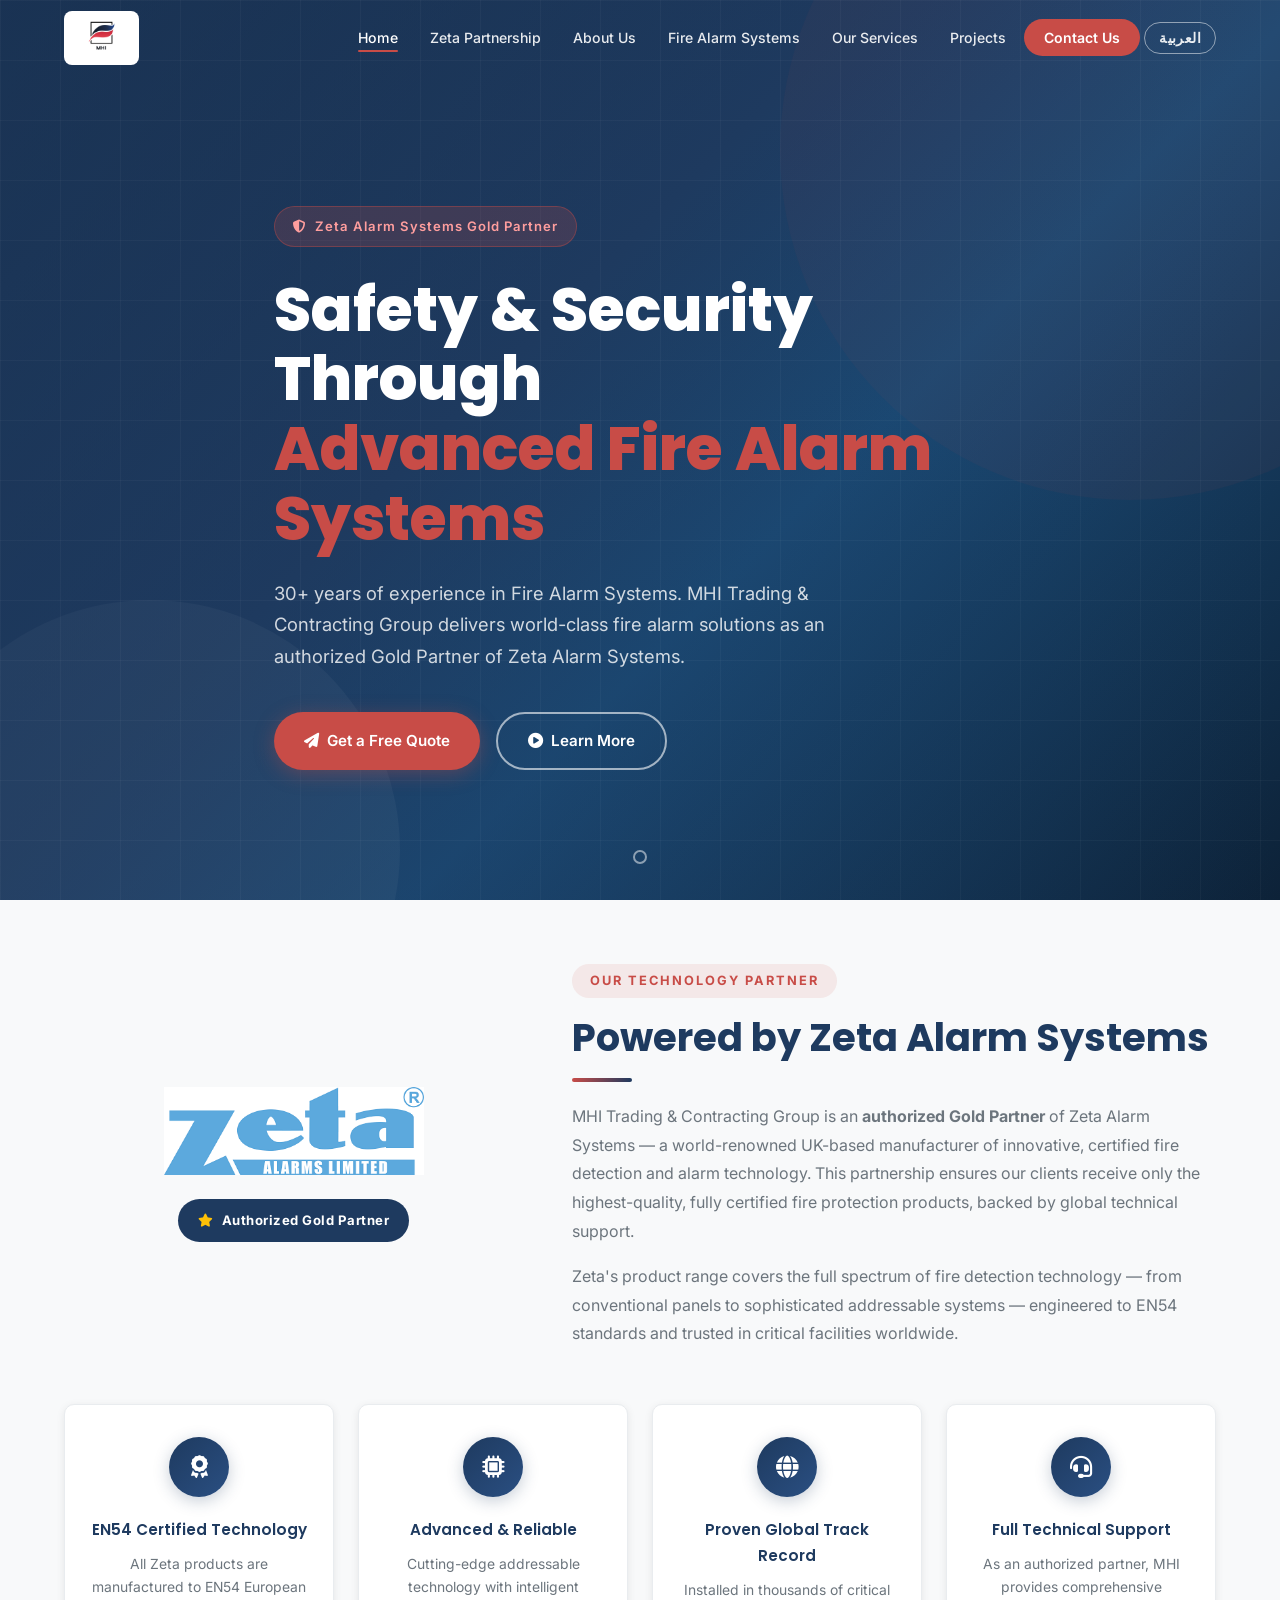
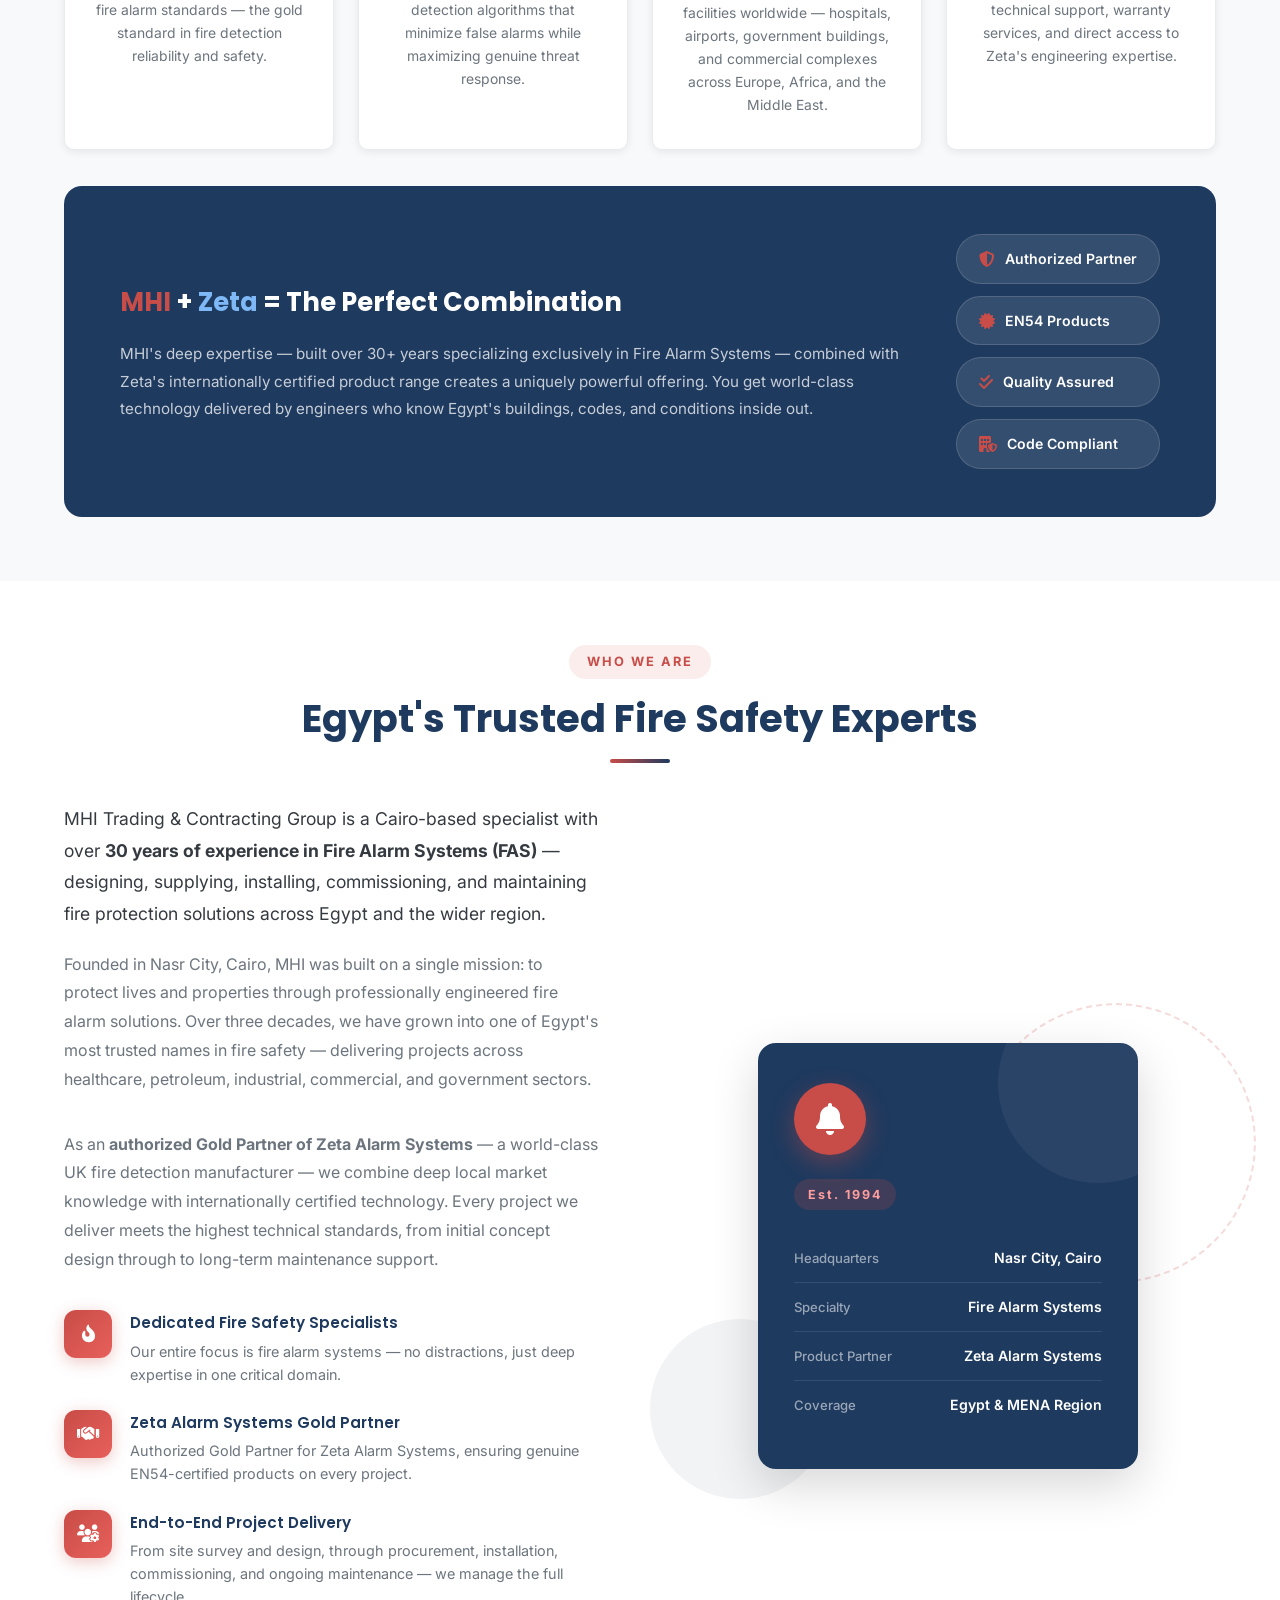
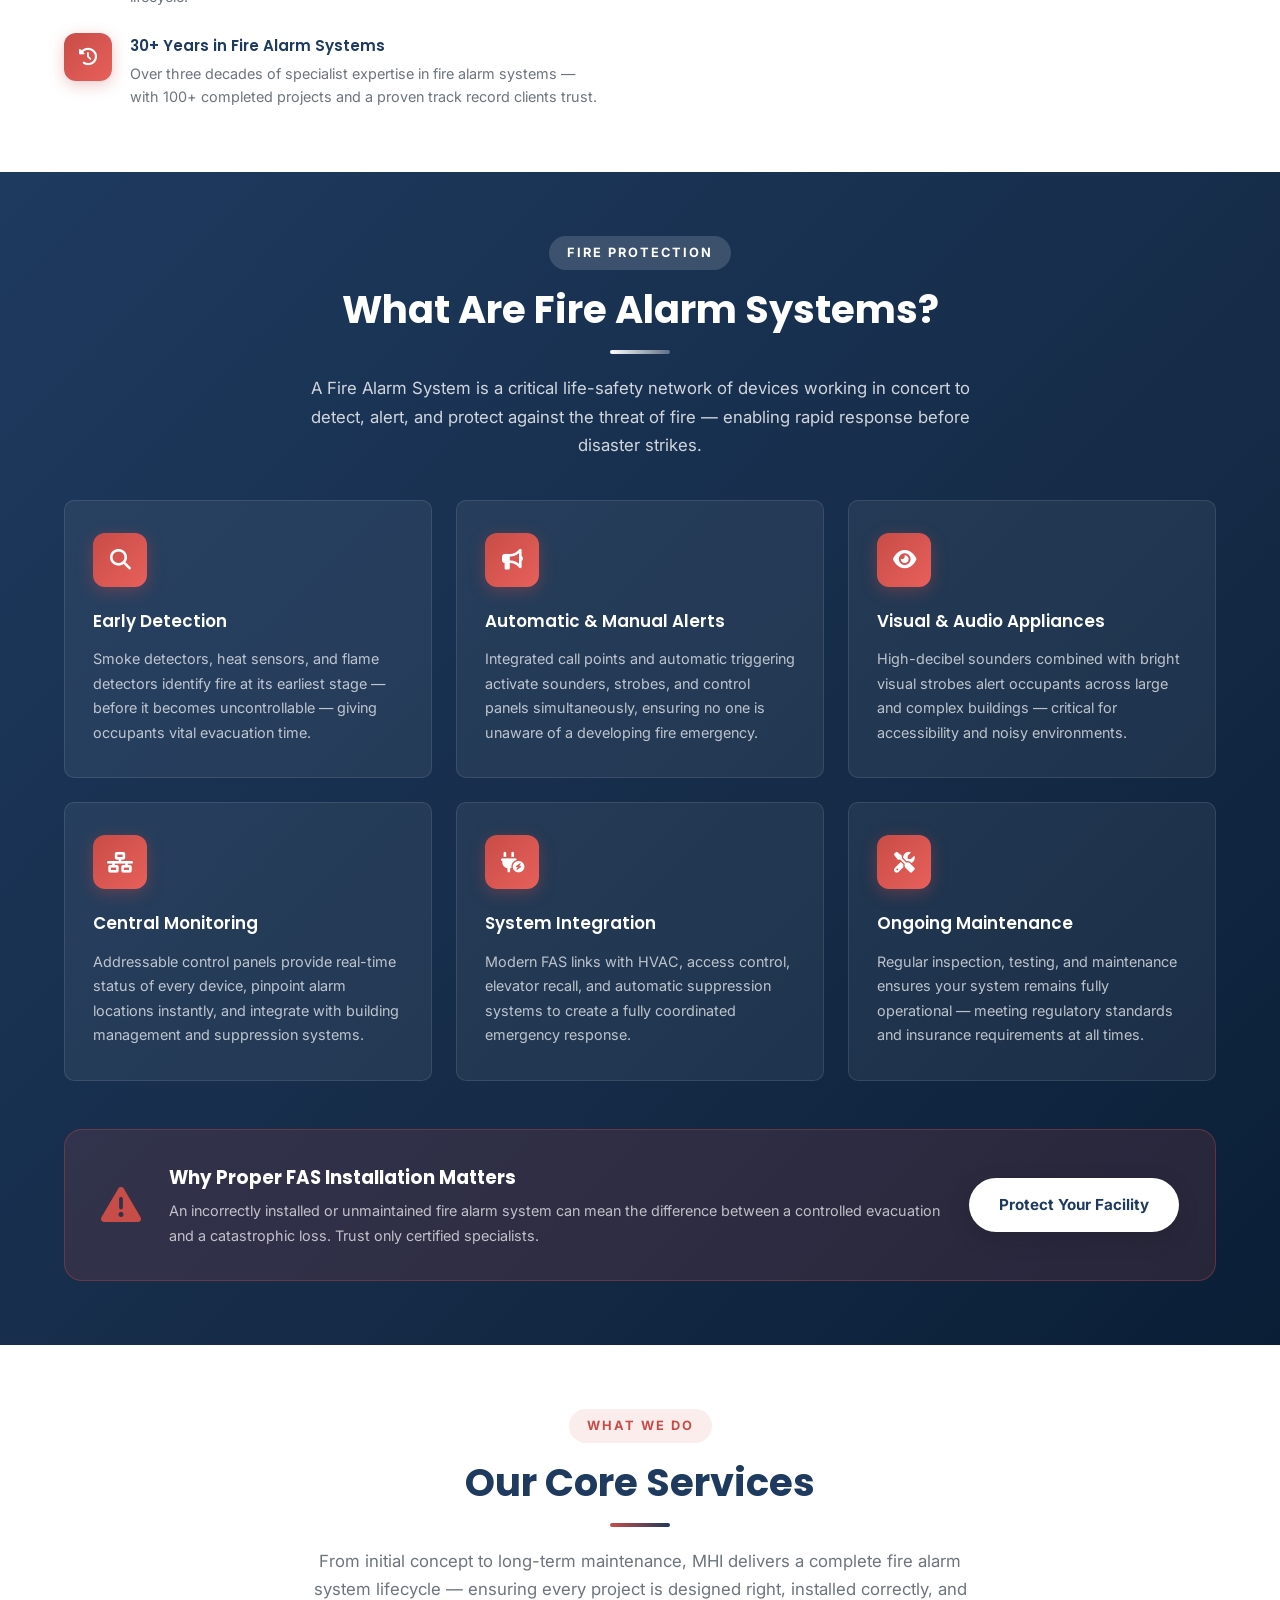
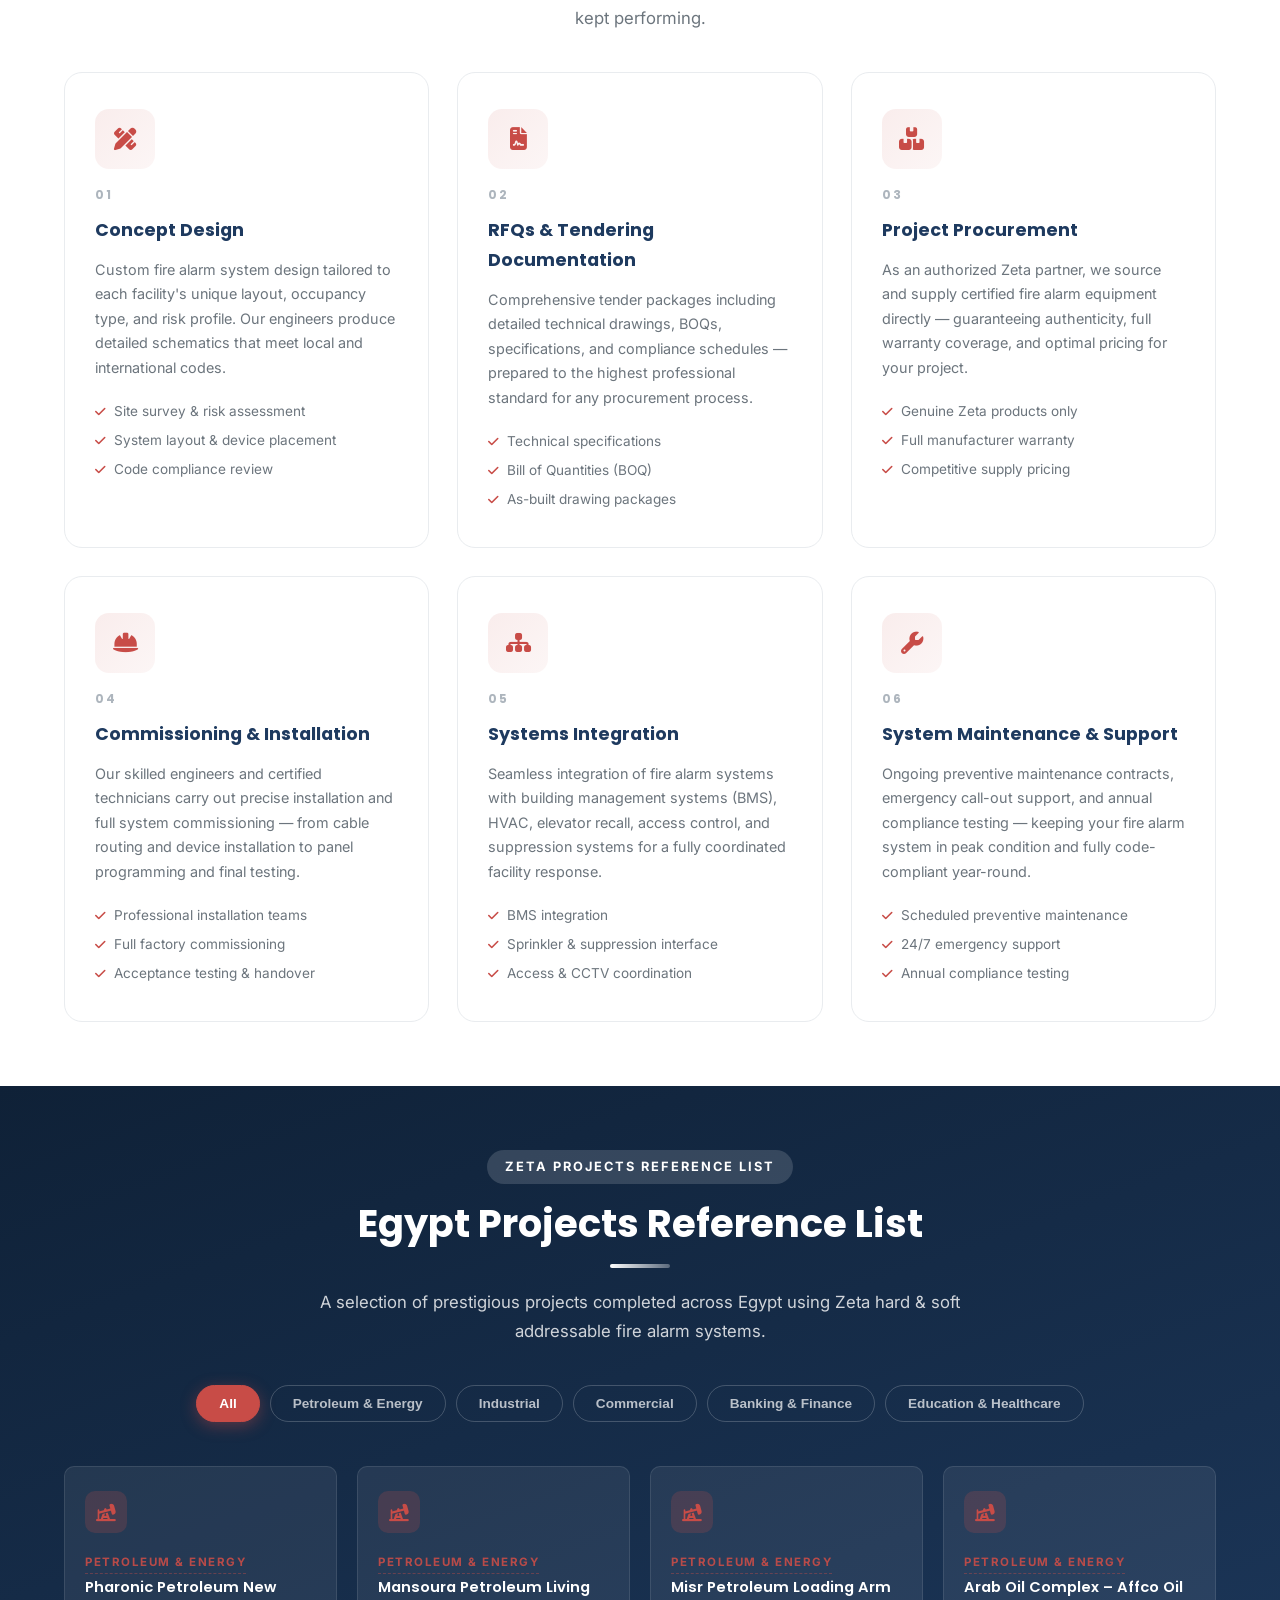
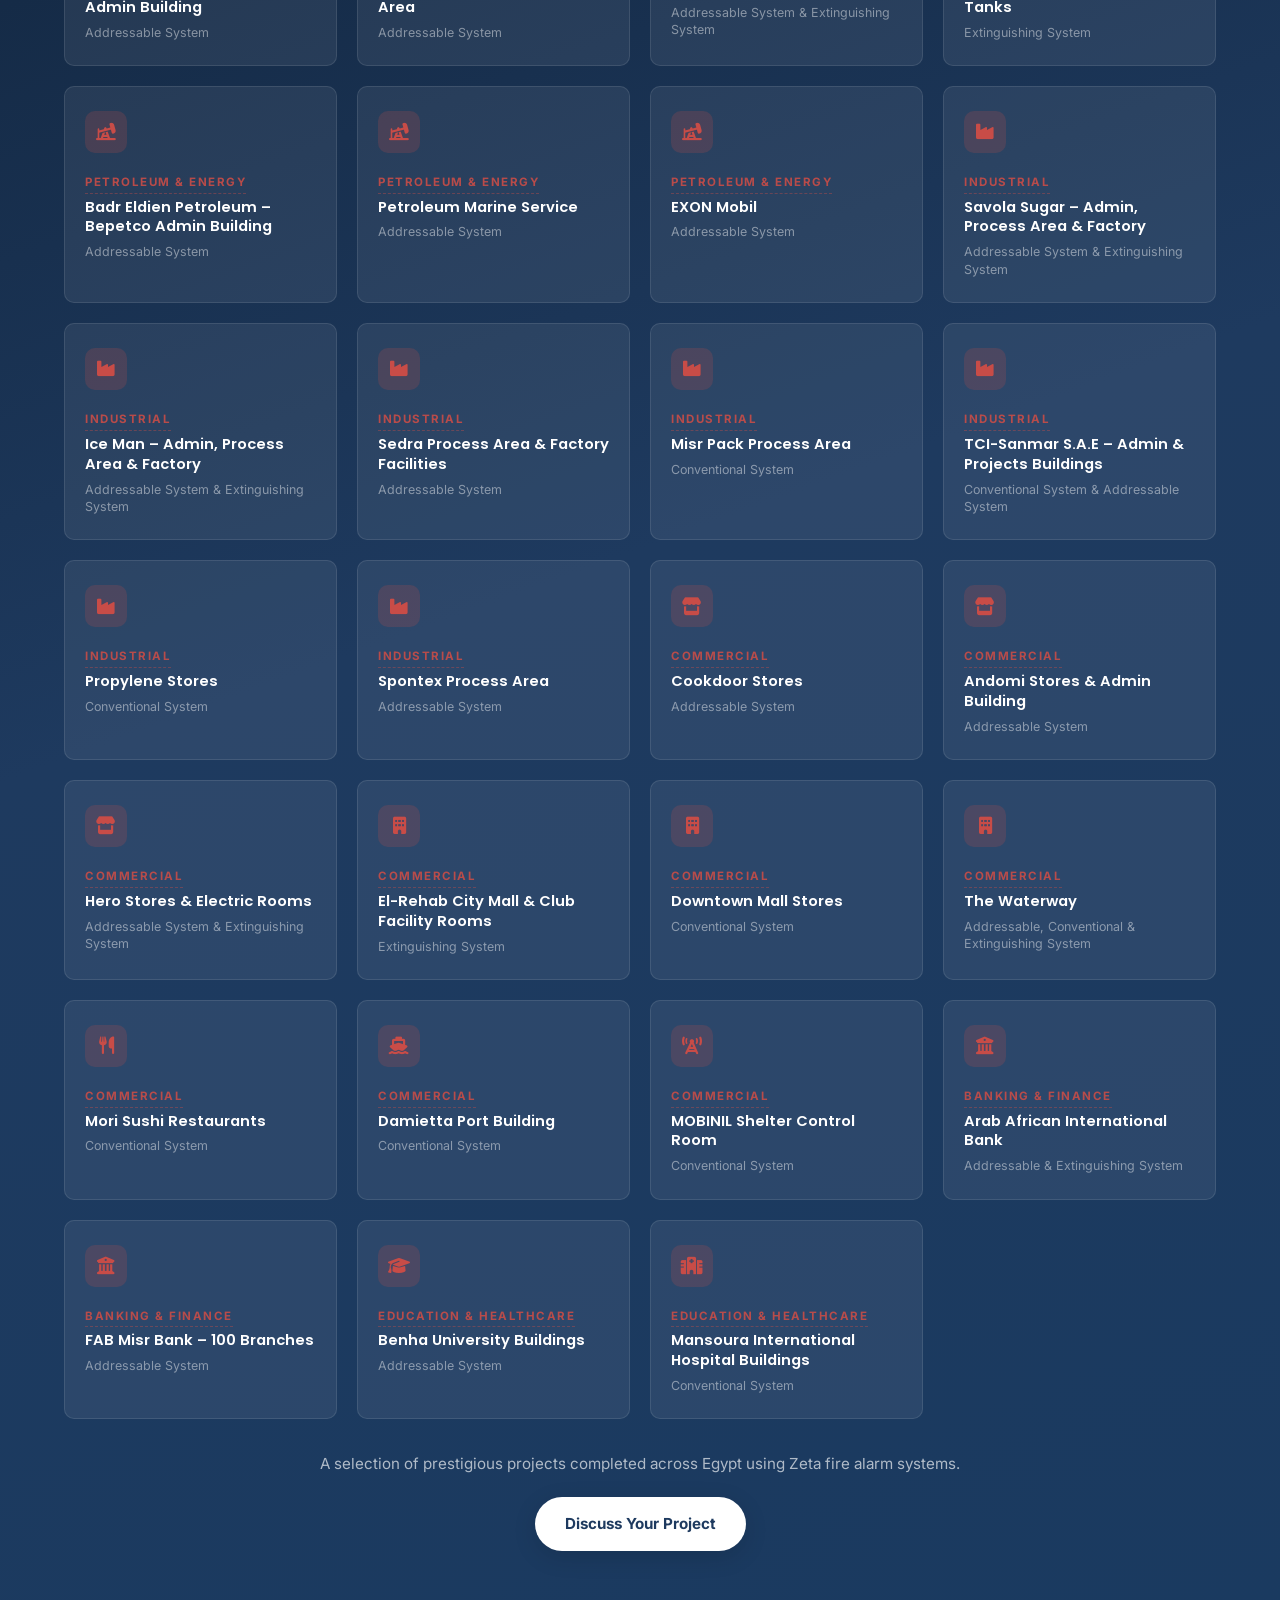
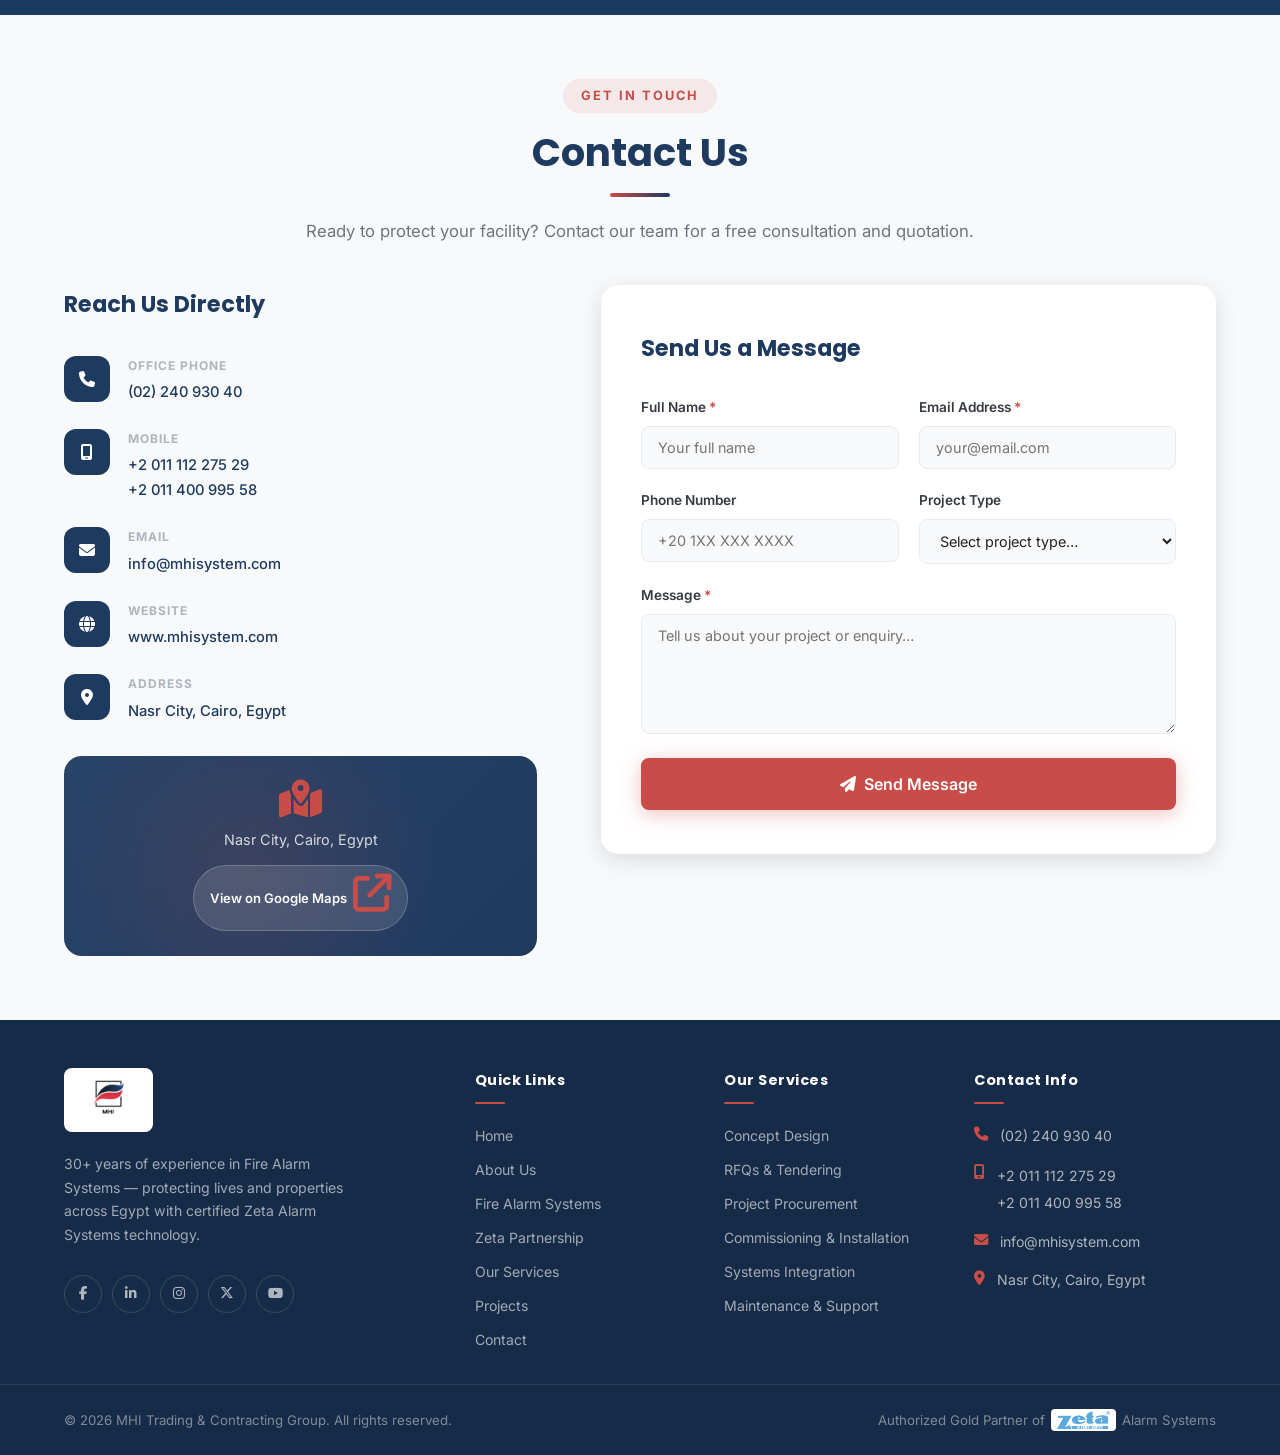
==== index.html @ 606766be "Add Web3Forms access key for mostafa@mhisystem.com Co-Authored-By: Claude Sonnet 4.6 <noreply@anthro" ====
<!DOCTYPE html>
<html lang="en">
<head>
  <meta charset="UTF-8" />
  <meta name="viewport" content="width=device-width, initial-scale=1.0" />
  <meta name="description" content="MHI Trading & Contracting Group – Cairo's premier Fire Alarm Systems specialist with 30+ years of experience in Fire Alarm Systems and Gold Partner of Zeta Alarm Systems." />
  <meta name="keywords" content="fire alarm systems, fire safety, Cairo, Egypt, Zeta Alarm Systems, MHI, fire detection, FAS" />
  <title>MHI Trading & Contracting Group | Fire Alarm Systems – Cairo, Egypt</title>

  <!-- Fonts -->
  <link rel="preconnect" href="https://fonts.googleapis.com" />
  <link rel="preconnect" href="https://fonts.gstatic.com" crossorigin />
  <link href="https://fonts.googleapis.com/css2?family=Inter:wght@300;400;500;600;700;800;900&family=Poppins:wght@400;500;600;700;800&display=swap" rel="stylesheet" />

  <!-- Font Awesome -->
  <link rel="stylesheet" href="https://cdnjs.cloudflare.com/ajax/libs/font-awesome/6.5.0/css/all.min.css" />

  <!-- Stylesheet -->
  <link rel="stylesheet" href="css/styles.css" />
</head>
<body>

  <!-- ============================================================
       HEADER / NAVIGATION
  ============================================================ -->
  <header class="header" id="header">
    <nav class="navbar container">

      <!-- Logo -->
      <a href="#home" class="logo" aria-label="MHI Home">
        <img src="images/mhi-logo.jpg" alt="MHI Trading & Contracting Group" class="logo-img" />
      </a>

      <!-- Nav Links -->
      <ul class="nav-links" id="navLinks">
        <li><a href="#home" class="nav-link active">Home</a></li>
        <li><a href="#zeta" class="nav-link">Zeta Partnership</a></li>
        <li><a href="#about" class="nav-link">About Us</a></li>
        <li><a href="#fire-alarm" class="nav-link">Fire Alarm Systems</a></li>
        <li><a href="#services" class="nav-link">Our Services</a></li>
        <li><a href="#projects" class="nav-link">Projects</a></li>
        <li><a href="#contact" class="nav-link nav-cta">Contact Us</a></li>
        <li><a href="ar/index.html" class="nav-link lang-switch" aria-label="Arabic version">العربية</a></li>
      </ul>

      <!-- Hamburger -->
      <button class="hamburger" id="hamburger" aria-label="Toggle navigation" aria-expanded="false">
        <span></span><span></span><span></span>
      </button>
    </nav>
  </header>

  <main>

    <!-- ============================================================
         HERO
    ============================================================ -->
    <section id="home" class="hero">
      <div class="hero-bg"></div>
      <div class="hero-overlay"></div>
      <div class="container hero-content">
        <div class="hero-badge">
          <i class="fas fa-shield-halved"></i>
          Zeta Alarm Systems Gold Partner
        </div>
        <h1 class="hero-title">
          Safety &amp; Security Through<br />
          <span class="hero-highlight">Advanced Fire Alarm Systems</span>
        </h1>
        <p class="hero-subtitle">
          30+ years of experience in Fire Alarm Systems. MHI Trading &amp; Contracting Group delivers world-class fire alarm solutions as an authorized Gold Partner of Zeta Alarm Systems.
        </p>
        <div class="hero-actions">
          <a href="#contact" class="btn btn-primary">
            <i class="fas fa-paper-plane"></i> Get a Free Quote
          </a>
          <a href="#about" class="btn btn-outline">
            <i class="fas fa-play-circle"></i> Learn More
          </a>
        </div>
      </div>
      <div class="hero-scroll-indicator">
        <a href="#stats" aria-label="Scroll down">
          <div class="scroll-dot"></div>
        </a>
      </div>
    </section>

    <!-- ============================================================
         ZETA PARTNERSHIP
    ============================================================ -->
    <section id="zeta" class="section zeta">
      <div class="container">
        <div class="zeta-intro">
          <div class="zeta-logo-wrap reveal-left">
            <!-- Zeta Logo -->
            <img src="images/zeta-logo.png" alt="Zeta Alarm Systems" class="zeta-logo-img" />
            <div class="zeta-badge-exclusive">
              <i class="fas fa-star"></i> Authorized Gold Partner
            </div>
          </div>
          <div class="zeta-headline reveal-right">
            <span class="section-tag">Our Technology Partner</span>
            <h2 class="section-title">Powered by Zeta Alarm Systems</h2>
            <div class="section-divider"></div>
            <p>
              MHI Trading &amp; Contracting Group is an <strong>authorized Gold Partner</strong> of Zeta Alarm Systems — a world-renowned UK-based manufacturer of innovative, certified fire detection and alarm technology. This partnership ensures our clients receive only the highest-quality, fully certified fire protection products, backed by global technical support.
            </p>
            <p>
              Zeta's product range covers the full spectrum of fire detection technology — from conventional panels to sophisticated addressable systems — engineered to EN54 standards and trusted in critical facilities worldwide.
            </p>
          </div>
        </div>

        <div class="zeta-advantages">
          <div class="zeta-adv-card reveal-up">
            <div class="zeta-adv-icon"><i class="fas fa-award"></i></div>
            <h4>EN54 Certified Technology</h4>
            <p>All Zeta products are manufactured to EN54 European fire alarm standards — the gold standard in fire detection reliability and safety.</p>
          </div>
          <div class="zeta-adv-card reveal-up" style="--delay:0.1s">
            <div class="zeta-adv-icon"><i class="fas fa-microchip"></i></div>
            <h4>Advanced &amp; Reliable</h4>
            <p>Cutting-edge addressable technology with intelligent detection algorithms that minimize false alarms while maximizing genuine threat response.</p>
          </div>
          <div class="zeta-adv-card reveal-up" style="--delay:0.2s">
            <div class="zeta-adv-icon"><i class="fas fa-globe"></i></div>
            <h4>Proven Global Track Record</h4>
            <p>Installed in thousands of critical facilities worldwide — hospitals, airports, government buildings, and commercial complexes across Europe, Africa, and the Middle East.</p>
          </div>
          <div class="zeta-adv-card reveal-up" style="--delay:0.3s">
            <div class="zeta-adv-icon"><i class="fas fa-headset"></i></div>
            <h4>Full Technical Support</h4>
            <p>As an authorized partner, MHI provides comprehensive technical support, warranty services, and direct access to Zeta's engineering expertise.</p>
          </div>
        </div>

        <div class="zeta-why-block">
          <div class="zeta-why-content">
            <h3><span class="zeta-why-mhi">MHI</span> + <span class="zeta-why-zeta">Zeta</span> = The Perfect Combination</h3>
            <p>MHI's deep expertise — built over 30+ years specializing exclusively in Fire Alarm Systems — combined with Zeta's internationally certified product range creates a uniquely powerful offering. You get world-class technology delivered by engineers who know Egypt's buildings, codes, and conditions inside out.</p>
          </div>
          <div class="zeta-certifications">
            <div class="cert-badge"><i class="fas fa-shield-halved"></i> Authorized Partner</div>
            <div class="cert-badge"><i class="fas fa-certificate"></i> EN54 Products</div>
            <div class="cert-badge"><i class="fas fa-check-double"></i> Quality Assured</div>
            <div class="cert-badge"><i class="fas fa-building-shield"></i> Code Compliant</div>
          </div>
        </div>
      </div>
    </section>

    <!-- ============================================================
         ABOUT US
    ============================================================ -->
    <section id="about" class="section about">
      <div class="container">
        <div class="section-header">
          <span class="section-tag">Who We Are</span>
          <h2 class="section-title">Egypt's Trusted Fire Safety Experts</h2>
          <div class="section-divider"></div>
        </div>

        <div class="about-grid">
          <!-- Left: Content -->
          <div class="about-content reveal-left">
            <p class="about-lead">
              MHI Trading &amp; Contracting Group is a Cairo-based specialist with over <strong>30 years of experience in Fire Alarm Systems (FAS)</strong> — designing, supplying, installing, commissioning, and maintaining fire protection solutions across Egypt and the wider region.
            </p>
            <p class="about-body">
              Founded in Nasr City, Cairo, MHI was built on a single mission: to protect lives and properties through professionally engineered fire alarm solutions. Over three decades, we have grown into one of Egypt's most trusted names in fire safety — delivering projects across healthcare, petroleum, industrial, commercial, and government sectors.
            </p>
            <p class="about-body">
              As an <strong>authorized Gold Partner of Zeta Alarm Systems</strong> — a world-class UK fire detection manufacturer — we combine deep local market knowledge with internationally certified technology. Every project we deliver meets the highest technical standards, from initial concept design through to long-term maintenance support.
            </p>
            <div class="about-points">
              <div class="about-point">
                <div class="about-point-icon">
                  <i class="fas fa-fire-flame-curved"></i>
                </div>
                <div class="about-point-text">
                  <h4>Dedicated Fire Safety Specialists</h4>
                  <p>Our entire focus is fire alarm systems — no distractions, just deep expertise in one critical domain.</p>
                </div>
              </div>
              <div class="about-point">
                <div class="about-point-icon">
                  <i class="fas fa-handshake"></i>
                </div>
                <div class="about-point-text">
                  <h4>Zeta Alarm Systems Gold Partner</h4>
                  <p>Authorized Gold Partner for Zeta Alarm Systems, ensuring genuine EN54-certified products on every project.</p>
                </div>
              </div>
              <div class="about-point">
                <div class="about-point-icon">
                  <i class="fas fa-users-gear"></i>
                </div>
                <div class="about-point-text">
                  <h4>End-to-End Project Delivery</h4>
                  <p>From site survey and design, through procurement, installation, commissioning, and ongoing maintenance — we manage the full lifecycle.</p>
                </div>
              </div>
              <div class="about-point">
                <div class="about-point-icon">
                  <i class="fas fa-clock-rotate-left"></i>
                </div>
                <div class="about-point-text">
                  <h4>30+ Years in Fire Alarm Systems</h4>
                  <p>Over three decades of specialist expertise in fire alarm systems — with 100+ completed projects and a proven track record clients trust.</p>
                </div>
              </div>
            </div>
          </div>

          <!-- Right: Visual -->
          <div class="about-visual reveal-right">
            <div class="about-visual-card">
              <div class="visual-icon-wrap">
                <i class="fas fa-bell"></i>
              </div>
              <div class="visual-badge">Est. 1994</div>
              <div class="visual-lines">
                <div class="visual-line">
                  <span class="vl-label">Headquarters</span>
                  <span class="vl-value">Nasr City, Cairo</span>
                </div>
                <div class="visual-line">
                  <span class="vl-label">Specialty</span>
                  <span class="vl-value">Fire Alarm Systems</span>
                </div>
                <div class="visual-line">
                  <span class="vl-label">Product Partner</span>
                  <span class="vl-value">Zeta Alarm Systems</span>
                </div>
                <div class="visual-line">
                  <span class="vl-label">Coverage</span>
                  <span class="vl-value">Egypt &amp; MENA Region</span>
                </div>
              </div>
            </div>
            <div class="about-deco-circle about-deco-1"></div>
            <div class="about-deco-circle about-deco-2"></div>
          </div>
        </div>
      </div>
    </section>

    <!-- ============================================================
         FIRE ALARM SYSTEMS
    ============================================================ -->
    <section id="fire-alarm" class="section fire-alarm">
      <div class="fire-alarm-bg-layer"></div>
      <div class="container">
        <div class="section-header section-header-light">
          <span class="section-tag section-tag-light">Fire Protection</span>
          <h2 class="section-title section-title-light">What Are Fire Alarm Systems?</h2>
          <div class="section-divider section-divider-light"></div>
          <p class="section-subtitle section-subtitle-light">
            A Fire Alarm System is a critical life-safety network of devices working in concert to detect, alert, and protect against the threat of fire — enabling rapid response before disaster strikes.
          </p>
        </div>

        <div class="fas-features-grid">
          <div class="fas-feature-card reveal-up">
            <div class="fas-feature-icon">
              <i class="fas fa-magnifying-glass"></i>
            </div>
            <h3>Early Detection</h3>
            <p>Smoke detectors, heat sensors, and flame detectors identify fire at its earliest stage — before it becomes uncontrollable — giving occupants vital evacuation time.</p>
          </div>
          <div class="fas-feature-card reveal-up" style="--delay:0.1s">
            <div class="fas-feature-icon">
              <i class="fas fa-bullhorn"></i>
            </div>
            <h3>Automatic &amp; Manual Alerts</h3>
            <p>Integrated call points and automatic triggering activate sounders, strobes, and control panels simultaneously, ensuring no one is unaware of a developing fire emergency.</p>
          </div>
          <div class="fas-feature-card reveal-up" style="--delay:0.2s">
            <div class="fas-feature-icon">
              <i class="fas fa-eye"></i>
            </div>
            <h3>Visual &amp; Audio Appliances</h3>
            <p>High-decibel sounders combined with bright visual strobes alert occupants across large and complex buildings — critical for accessibility and noisy environments.</p>
          </div>
          <div class="fas-feature-card reveal-up" style="--delay:0.3s">
            <div class="fas-feature-icon">
              <i class="fas fa-network-wired"></i>
            </div>
            <h3>Central Monitoring</h3>
            <p>Addressable control panels provide real-time status of every device, pinpoint alarm locations instantly, and integrate with building management and suppression systems.</p>
          </div>
          <div class="fas-feature-card reveal-up" style="--delay:0.4s">
            <div class="fas-feature-icon">
              <i class="fas fa-plug-circle-bolt"></i>
            </div>
            <h3>System Integration</h3>
            <p>Modern FAS links with HVAC, access control, elevator recall, and automatic suppression systems to create a fully coordinated emergency response.</p>
          </div>
          <div class="fas-feature-card reveal-up" style="--delay:0.5s">
            <div class="fas-feature-icon">
              <i class="fas fa-screwdriver-wrench"></i>
            </div>
            <h3>Ongoing Maintenance</h3>
            <p>Regular inspection, testing, and maintenance ensures your system remains fully operational — meeting regulatory standards and insurance requirements at all times.</p>
          </div>
        </div>

        <div class="fas-cta-block">
          <div class="fas-cta-icon"><i class="fas fa-triangle-exclamation"></i></div>
          <div class="fas-cta-text">
            <h3>Why Proper FAS Installation Matters</h3>
            <p>An incorrectly installed or unmaintained fire alarm system can mean the difference between a controlled evacuation and a catastrophic loss. Trust only certified specialists.</p>
          </div>
          <a href="#contact" class="btn btn-primary-light">Protect Your Facility</a>
        </div>
      </div>
    </section>

    <!-- ============================================================
         OUR SERVICES
    ============================================================ -->
    <section id="services" class="section services">
      <div class="container">
        <div class="section-header">
          <span class="section-tag">What We Do</span>
          <h2 class="section-title">Our Core Services</h2>
          <div class="section-divider"></div>
          <p class="section-subtitle">
            From initial concept to long-term maintenance, MHI delivers a complete fire alarm system lifecycle — ensuring every project is designed right, installed correctly, and kept performing.
          </p>
        </div>

        <div class="services-grid">
          <div class="service-card reveal-up">
            <div class="service-card-icon">
              <i class="fas fa-pencil-ruler"></i>
            </div>
            <div class="service-card-num">01</div>
            <h3>Concept Design</h3>
            <p>Custom fire alarm system design tailored to each facility's unique layout, occupancy type, and risk profile. Our engineers produce detailed schematics that meet local and international codes.</p>
            <ul class="service-list">
              <li><i class="fas fa-check"></i> Site survey &amp; risk assessment</li>
              <li><i class="fas fa-check"></i> System layout &amp; device placement</li>
              <li><i class="fas fa-check"></i> Code compliance review</li>
            </ul>
          </div>

          <div class="service-card reveal-up" style="--delay:0.1s">
            <div class="service-card-icon">
              <i class="fas fa-file-contract"></i>
            </div>
            <div class="service-card-num">02</div>
            <h3>RFQs &amp; Tendering Documentation</h3>
            <p>Comprehensive tender packages including detailed technical drawings, BOQs, specifications, and compliance schedules — prepared to the highest professional standard for any procurement process.</p>
            <ul class="service-list">
              <li><i class="fas fa-check"></i> Technical specifications</li>
              <li><i class="fas fa-check"></i> Bill of Quantities (BOQ)</li>
              <li><i class="fas fa-check"></i> As-built drawing packages</li>
            </ul>
          </div>

          <div class="service-card reveal-up" style="--delay:0.2s">
            <div class="service-card-icon">
              <i class="fas fa-boxes-stacked"></i>
            </div>
            <div class="service-card-num">03</div>
            <h3>Project Procurement</h3>
            <p>As an authorized Zeta partner, we source and supply certified fire alarm equipment directly — guaranteeing authenticity, full warranty coverage, and optimal pricing for your project.</p>
            <ul class="service-list">
              <li><i class="fas fa-check"></i> Genuine Zeta products only</li>
              <li><i class="fas fa-check"></i> Full manufacturer warranty</li>
              <li><i class="fas fa-check"></i> Competitive supply pricing</li>
            </ul>
          </div>

          <div class="service-card reveal-up" style="--delay:0.3s">
            <div class="service-card-icon">
              <i class="fas fa-hard-hat"></i>
            </div>
            <div class="service-card-num">04</div>
            <h3>Commissioning &amp; Installation</h3>
            <p>Our skilled engineers and certified technicians carry out precise installation and full system commissioning — from cable routing and device installation to panel programming and final testing.</p>
            <ul class="service-list">
              <li><i class="fas fa-check"></i> Professional installation teams</li>
              <li><i class="fas fa-check"></i> Full factory commissioning</li>
              <li><i class="fas fa-check"></i> Acceptance testing &amp; handover</li>
            </ul>
          </div>

          <div class="service-card reveal-up" style="--delay:0.4s">
            <div class="service-card-icon">
              <i class="fas fa-sitemap"></i>
            </div>
            <div class="service-card-num">05</div>
            <h3>Systems Integration</h3>
            <p>Seamless integration of fire alarm systems with building management systems (BMS), HVAC, elevator recall, access control, and suppression systems for a fully coordinated facility response.</p>
            <ul class="service-list">
              <li><i class="fas fa-check"></i> BMS integration</li>
              <li><i class="fas fa-check"></i> Sprinkler &amp; suppression interface</li>
              <li><i class="fas fa-check"></i> Access &amp; CCTV coordination</li>
            </ul>
          </div>

          <div class="service-card reveal-up" style="--delay:0.5s">
            <div class="service-card-icon">
              <i class="fas fa-wrench"></i>
            </div>
            <div class="service-card-num">06</div>
            <h3>System Maintenance &amp; Support</h3>
            <p>Ongoing preventive maintenance contracts, emergency call-out support, and annual compliance testing — keeping your fire alarm system in peak condition and fully code-compliant year-round.</p>
            <ul class="service-list">
              <li><i class="fas fa-check"></i> Scheduled preventive maintenance</li>
              <li><i class="fas fa-check"></i> 24/7 emergency support</li>
              <li><i class="fas fa-check"></i> Annual compliance testing</li>
            </ul>
          </div>
        </div>
      </div>
    </section>

    <!-- ============================================================
         PROJECTS
    ============================================================ -->
    <section id="projects" class="section projects">
      <div class="projects-bg-layer"></div>
      <div class="container">
        <div class="section-header section-header-light">
          <span class="section-tag section-tag-light">Zeta Projects Reference List</span>
          <h2 class="section-title section-title-light">Egypt Projects Reference List</h2>
          <div class="section-divider section-divider-light"></div>
          <p class="section-subtitle section-subtitle-light">
            A selection of prestigious projects completed across Egypt using Zeta hard &amp; soft addressable fire alarm systems.
          </p>
        </div>

        <!-- Filter Tabs -->
        <div class="project-filters">
          <button class="filter-btn active" data-filter="all">All</button>
          <button class="filter-btn" data-filter="petroleum">Petroleum &amp; Energy</button>
          <button class="filter-btn" data-filter="industrial">Industrial</button>
          <button class="filter-btn" data-filter="commercial">Commercial</button>
          <button class="filter-btn" data-filter="banking">Banking &amp; Finance</button>
          <button class="filter-btn" data-filter="education">Education &amp; Healthcare</button>
        </div>

        <!-- Projects Grid -->
        <div class="projects-grid" id="projectsGrid">

          <!-- Petroleum & Energy -->
          <div class="project-card" data-category="petroleum">
            <div class="project-card-icon"><i class="fas fa-oil-well"></i></div>
            <div class="project-card-body">
              <span class="project-type">Petroleum &amp; Energy</span>
              <h4>Pharonic Petroleum New Admin Building</h4>
              <p class="project-sys">Addressable System</p>
            </div>
          </div>

          <!-- Petroleum & Energy -->
          <div class="project-card" data-category="petroleum">
            <div class="project-card-icon"><i class="fas fa-oil-well"></i></div>
            <div class="project-card-body">
              <span class="project-type">Petroleum &amp; Energy</span>
              <h4>Mansoura Petroleum Living Area</h4>
              <p class="project-sys">Addressable System</p>
            </div>
          </div>

          <div class="project-card" data-category="petroleum">
            <div class="project-card-icon"><i class="fas fa-oil-well"></i></div>
            <div class="project-card-body">
              <span class="project-type">Petroleum &amp; Energy</span>
              <h4>Misr Petroleum Loading Arm</h4>
              <p class="project-sys">Addressable System &amp; Extinguishing System</p>
            </div>
          </div>

          <div class="project-card" data-category="petroleum">
            <div class="project-card-icon"><i class="fas fa-oil-well"></i></div>
            <div class="project-card-body">
              <span class="project-type">Petroleum &amp; Energy</span>
              <h4>Arab Oil Complex – Affco Oil Tanks</h4>
              <p class="project-sys">Extinguishing System</p>
            </div>
          </div>

          <div class="project-card" data-category="petroleum">
            <div class="project-card-icon"><i class="fas fa-oil-well"></i></div>
            <div class="project-card-body">
              <span class="project-type">Petroleum &amp; Energy</span>
              <h4>Badr Eldien Petroleum – Bepetco Admin Building</h4>
              <p class="project-sys">Addressable System</p>
            </div>
          </div>

          <div class="project-card" data-category="petroleum">
            <div class="project-card-icon"><i class="fas fa-oil-well"></i></div>
            <div class="project-card-body">
              <span class="project-type">Petroleum &amp; Energy</span>
              <h4>Petroleum Marine Service</h4>
              <p class="project-sys">Addressable System</p>
            </div>
          </div>

          <div class="project-card" data-category="petroleum">
            <div class="project-card-icon"><i class="fas fa-oil-well"></i></div>
            <div class="project-card-body">
              <span class="project-type">Petroleum &amp; Energy</span>
              <h4>EXON Mobil</h4>
              <p class="project-sys">Addressable System</p>
            </div>
          </div>

          <!-- Industrial -->
          <div class="project-card" data-category="industrial">
            <div class="project-card-icon"><i class="fas fa-industry"></i></div>
            <div class="project-card-body">
              <span class="project-type">Industrial</span>
              <h4>Savola Sugar – Admin, Process Area &amp; Factory</h4>
              <p class="project-sys">Addressable System &amp; Extinguishing System</p>
            </div>
          </div>

          <div class="project-card" data-category="industrial">
            <div class="project-card-icon"><i class="fas fa-industry"></i></div>
            <div class="project-card-body">
              <span class="project-type">Industrial</span>
              <h4>Ice Man – Admin, Process Area &amp; Factory</h4>
              <p class="project-sys">Addressable System &amp; Extinguishing System</p>
            </div>
          </div>

          <div class="project-card" data-category="industrial">
            <div class="project-card-icon"><i class="fas fa-industry"></i></div>
            <div class="project-card-body">
              <span class="project-type">Industrial</span>
              <h4>Sedra Process Area &amp; Factory Facilities</h4>
              <p class="project-sys">Addressable System</p>
            </div>
          </div>

          <div class="project-card" data-category="industrial">
            <div class="project-card-icon"><i class="fas fa-industry"></i></div>
            <div class="project-card-body">
              <span class="project-type">Industrial</span>
              <h4>Misr Pack Process Area</h4>
              <p class="project-sys">Conventional System</p>
            </div>
          </div>

          <div class="project-card" data-category="industrial">
            <div class="project-card-icon"><i class="fas fa-industry"></i></div>
            <div class="project-card-body">
              <span class="project-type">Industrial</span>
              <h4>TCI-Sanmar S.A.E – Admin &amp; Projects Buildings</h4>
              <p class="project-sys">Conventional System &amp; Addressable System</p>
            </div>
          </div>

          <div class="project-card" data-category="industrial">
            <div class="project-card-icon"><i class="fas fa-industry"></i></div>
            <div class="project-card-body">
              <span class="project-type">Industrial</span>
              <h4>Propylene Stores</h4>
              <p class="project-sys">Conventional System</p>
            </div>
          </div>

          <div class="project-card" data-category="industrial">
            <div class="project-card-icon"><i class="fas fa-industry"></i></div>
            <div class="project-card-body">
              <span class="project-type">Industrial</span>
              <h4>Spontex Process Area</h4>
              <p class="project-sys">Addressable System</p>
            </div>
          </div>

          <!-- Commercial -->
          <div class="project-card" data-category="commercial">
            <div class="project-card-icon"><i class="fas fa-store"></i></div>
            <div class="project-card-body">
              <span class="project-type">Commercial</span>
              <h4>Cookdoor Stores</h4>
              <p class="project-sys">Addressable System</p>
            </div>
          </div>

          <div class="project-card" data-category="commercial">
            <div class="project-card-icon"><i class="fas fa-store"></i></div>
            <div class="project-card-body">
              <span class="project-type">Commercial</span>
              <h4>Andomi Stores &amp; Admin Building</h4>
              <p class="project-sys">Addressable System</p>
            </div>
          </div>

          <div class="project-card" data-category="commercial">
            <div class="project-card-icon"><i class="fas fa-store"></i></div>
            <div class="project-card-body">
              <span class="project-type">Commercial</span>
              <h4>Hero Stores &amp; Electric Rooms</h4>
              <p class="project-sys">Addressable System &amp; Extinguishing System</p>
            </div>
          </div>

          <div class="project-card" data-category="commercial">
            <div class="project-card-icon"><i class="fas fa-building"></i></div>
            <div class="project-card-body">
              <span class="project-type">Commercial</span>
              <h4>El-Rehab City Mall &amp; Club Facility Rooms</h4>
              <p class="project-sys">Extinguishing System</p>
            </div>
          </div>

          <div class="project-card" data-category="commercial">
            <div class="project-card-icon"><i class="fas fa-building"></i></div>
            <div class="project-card-body">
              <span class="project-type">Commercial</span>
              <h4>Downtown Mall Stores</h4>
              <p class="project-sys">Conventional System</p>
            </div>
          </div>

          <div class="project-card" data-category="commercial">
            <div class="project-card-icon"><i class="fas fa-building"></i></div>
            <div class="project-card-body">
              <span class="project-type">Commercial</span>
              <h4>The Waterway</h4>
              <p class="project-sys">Addressable, Conventional &amp; Extinguishing System</p>
            </div>
          </div>

          <div class="project-card" data-category="commercial">
            <div class="project-card-icon"><i class="fas fa-utensils"></i></div>
            <div class="project-card-body">
              <span class="project-type">Commercial</span>
              <h4>Mori Sushi Restaurants</h4>
              <p class="project-sys">Conventional System</p>
            </div>
          </div>

          <div class="project-card" data-category="commercial">
            <div class="project-card-icon"><i class="fas fa-ship"></i></div>
            <div class="project-card-body">
              <span class="project-type">Commercial</span>
              <h4>Damietta Port Building</h4>
              <p class="project-sys">Conventional System</p>
            </div>
          </div>

          <div class="project-card" data-category="commercial">
            <div class="project-card-icon"><i class="fas fa-tower-cell"></i></div>
            <div class="project-card-body">
              <span class="project-type">Commercial</span>
              <h4>MOBINIL Shelter Control Room</h4>
              <p class="project-sys">Conventional System</p>
            </div>
          </div>

          <!-- Banking & Finance -->
          <div class="project-card" data-category="banking">
            <div class="project-card-icon"><i class="fas fa-building-columns"></i></div>
            <div class="project-card-body">
              <span class="project-type">Banking &amp; Finance</span>
              <h4>Arab African International Bank</h4>
              <p class="project-sys">Addressable &amp; Extinguishing System</p>
            </div>
          </div>

          <div class="project-card" data-category="banking">
            <div class="project-card-icon"><i class="fas fa-building-columns"></i></div>
            <div class="project-card-body">
              <span class="project-type">Banking &amp; Finance</span>
              <h4>FAB Misr Bank – 100 Branches</h4>
              <p class="project-sys">Addressable System</p>
            </div>
          </div>

          <!-- Education & Healthcare -->
          <div class="project-card" data-category="education">
            <div class="project-card-icon"><i class="fas fa-graduation-cap"></i></div>
            <div class="project-card-body">
              <span class="project-type">Education &amp; Healthcare</span>
              <h4>Benha University Buildings</h4>
              <p class="project-sys">Addressable System</p>
            </div>
          </div>

          <div class="project-card" data-category="education">
            <div class="project-card-icon"><i class="fas fa-hospital"></i></div>
            <div class="project-card-body">
              <span class="project-type">Education &amp; Healthcare</span>
              <h4>Mansoura International Hospital Buildings</h4>
              <p class="project-sys">Conventional System</p>
            </div>
          </div>

        </div><!-- /projects-grid -->

        <div class="projects-cta">
          <p>A selection of prestigious projects completed across Egypt using Zeta fire alarm systems.</p>
          <a href="#contact" class="btn btn-primary-light">Discuss Your Project</a>
        </div>

      </div>
    </section>

    <!-- ============================================================
         CONTACT
    ============================================================ -->
    <section id="contact" class="section contact">
      <div class="container">
        <div class="section-header">
          <span class="section-tag">Get In Touch</span>
          <h2 class="section-title">Contact Us</h2>
          <div class="section-divider"></div>
          <p class="section-subtitle">
            Ready to protect your facility? Contact our team for a free consultation and quotation.
          </p>
        </div>

        <div class="contact-grid">

          <!-- Contact Info -->
          <div class="contact-info reveal-left">
            <h3>Reach Us Directly</h3>

            <div class="contact-item">
              <div class="contact-item-icon"><i class="fas fa-phone"></i></div>
              <div class="contact-item-body">
                <span class="contact-item-label">Office Phone</span>
                <a href="tel:+20224093040" class="contact-item-value">(02) 240 930 40</a>
              </div>
            </div>

            <div class="contact-item">
              <div class="contact-item-icon"><i class="fas fa-mobile-screen"></i></div>
              <div class="contact-item-body">
                <span class="contact-item-label">Mobile</span>
                <a href="tel:+201111227529" class="contact-item-value">+2 011 112 275 29</a>
                <a href="tel:+201140099558" class="contact-item-value">+2 011 400 995 58</a>
              </div>
            </div>

            <div class="contact-item">
              <div class="contact-item-icon"><i class="fas fa-envelope"></i></div>
              <div class="contact-item-body">
                <span class="contact-item-label">Email</span>
                <a href="mailto:info@mhisystem.com" class="contact-item-value">info@mhisystem.com</a>
              </div>
            </div>

            <div class="contact-item">
              <div class="contact-item-icon"><i class="fas fa-globe"></i></div>
              <div class="contact-item-body">
                <span class="contact-item-label">Website</span>
                <a href="https://www.mhisystem.com" target="_blank" rel="noopener" class="contact-item-value">www.mhisystem.com</a>
              </div>
            </div>

            <div class="contact-item">
              <div class="contact-item-icon"><i class="fas fa-location-dot"></i></div>
              <div class="contact-item-body">
                <span class="contact-item-label">Address</span>
                <span class="contact-item-value">Nasr City, Cairo, Egypt</span>
              </div>
            </div>

            <!-- Map placeholder -->
            <div class="map-placeholder">
              <div class="map-inner">
                <i class="fas fa-map-location-dot"></i>
                <p>Nasr City, Cairo, Egypt</p>
                <a href="https://maps.google.com/?q=Nasr+City,+Cairo,+Egypt" target="_blank" rel="noopener" class="map-link">
                  View on Google Maps <i class="fas fa-external-link"></i>
                </a>
              </div>
            </div>
          </div>

          <!-- Contact Form -->
          <div class="contact-form-wrap reveal-right">
            <form class="contact-form" id="contactForm" novalidate>
              <input type="hidden" name="access_key" value="a216b57f-4d25-4ff0-a7a1-caee9b956564" />
              <input type="hidden" name="subject" value="New Enquiry — MHI Website" />
              <input type="hidden" name="from_name" value="MHI Website" />
              <input type="hidden" name="redirect" value="false" />
              <h3>Send Us a Message</h3>

              <div class="form-row">
                <div class="form-group">
                  <label for="name">Full Name <span class="req">*</span></label>
                  <input type="text" id="name" name="name" placeholder="Your full name" required />
                </div>
                <div class="form-group">
                  <label for="email">Email Address <span class="req">*</span></label>
                  <input type="email" id="email" name="email" placeholder="your@email.com" required />
                </div>
              </div>

              <div class="form-row">
                <div class="form-group">
                  <label for="phone">Phone Number</label>
                  <input type="tel" id="phone" name="phone" placeholder="+20 1XX XXX XXXX" />
                </div>
                <div class="form-group">
                  <label for="project-type">Project Type</label>
                  <select id="project-type" name="project_type">
                    <option value="">Select project type…</option>
                    <option value="healthcare">Healthcare / Hospital</option>
                    <option value="commercial">Commercial / Mall</option>
                    <option value="government">Government / Institutional</option>
                    <option value="education">Education / University</option>
                    <option value="hospitality">Hotel / Hospitality</option>
                    <option value="industrial">Industrial / Warehouse</option>
                    <option value="residential">Residential Complex</option>
                    <option value="other">Other</option>
                  </select>
                </div>
              </div>

              <div class="form-group">
                <label for="message">Message <span class="req">*</span></label>
                <textarea id="message" name="message" rows="5" placeholder="Tell us about your project or enquiry…" required></textarea>
              </div>

              <button type="submit" class="btn btn-primary btn-submit">
                <i class="fas fa-paper-plane"></i> Send Message
              </button>

              <div class="form-success" id="formSuccess" style="display:none">
                <i class="fas fa-circle-check"></i>
                <span>Thank you! We'll be in touch within 24 hours.</span>
              </div>
            </form>
          </div>

        </div>
      </div>
    </section>

  </main>

  <!-- ============================================================
       FOOTER
  ============================================================ -->
  <footer class="footer">
    <div class="footer-top">
      <div class="container footer-top-grid">

        <!-- Brand -->
        <div class="footer-brand">
          <img src="images/mhi-logo.jpg" alt="MHI Trading & Contracting Group" class="footer-logo-img" />
          <p class="footer-brand-desc">30+ years of experience in Fire Alarm Systems — protecting lives and properties across Egypt with certified Zeta Alarm Systems technology.</p>
          <div class="footer-social">
            <a href="#" aria-label="Facebook" class="social-link"><i class="fab fa-facebook-f"></i></a>
            <a href="#" aria-label="LinkedIn" class="social-link"><i class="fab fa-linkedin-in"></i></a>
            <a href="#" aria-label="Instagram" class="social-link"><i class="fab fa-instagram"></i></a>
            <a href="#" aria-label="Twitter" class="social-link"><i class="fab fa-x-twitter"></i></a>
            <a href="#" aria-label="YouTube" class="social-link"><i class="fab fa-youtube"></i></a>
          </div>
        </div>

        <!-- Quick Links -->
        <div class="footer-col">
          <h4 class="footer-col-title">Quick Links</h4>
          <ul class="footer-links">
            <li><a href="#home">Home</a></li>
            <li><a href="#about">About Us</a></li>
            <li><a href="#fire-alarm">Fire Alarm Systems</a></li>
            <li><a href="#zeta">Zeta Partnership</a></li>
            <li><a href="#services">Our Services</a></li>
            <li><a href="#projects">Projects</a></li>
            <li><a href="#contact">Contact</a></li>
          </ul>
        </div>

        <!-- Services -->
        <div class="footer-col">
          <h4 class="footer-col-title">Our Services</h4>
          <ul class="footer-links">
            <li><a href="#services">Concept Design</a></li>
            <li><a href="#services">RFQs &amp; Tendering</a></li>
            <li><a href="#services">Project Procurement</a></li>
            <li><a href="#services">Commissioning &amp; Installation</a></li>
            <li><a href="#services">Systems Integration</a></li>
            <li><a href="#services">Maintenance &amp; Support</a></li>
          </ul>
        </div>

        <!-- Contact -->
        <div class="footer-col">
          <h4 class="footer-col-title">Contact Info</h4>
          <ul class="footer-contact-list">
            <li>
              <i class="fas fa-phone"></i>
              <a href="tel:+20224093040">(02) 240 930 40</a>
            </li>
            <li>
              <i class="fas fa-mobile-screen"></i>
              <div>
                <a href="tel:+201111227529">+2 011 112 275 29</a><br />
                <a href="tel:+201140099558">+2 011 400 995 58</a>
              </div>
            </li>
            <li>
              <i class="fas fa-envelope"></i>
              <a href="mailto:info@mhisystem.com">info@mhisystem.com</a>
            </li>
            <li>
              <i class="fas fa-location-dot"></i>
              <span>Nasr City, Cairo, Egypt</span>
            </li>
          </ul>
        </div>

      </div>
    </div>

    <div class="footer-bottom">
      <div class="container footer-bottom-inner">
        <p>&copy; <span id="currentYear"></span> MHI Trading &amp; Contracting Group. All rights reserved.</p>
        <p class="footer-partner-note">
          Authorized Gold Partner of
          <img src="images/zeta-logo.png" alt="Zeta" class="footer-zeta-logo" />
          Alarm Systems
        </p>
      </div>
    </div>
  </footer>

  <!-- Back to Top -->
  <button class="back-to-top" id="backToTop" aria-label="Back to top">
    <i class="fas fa-chevron-up"></i>
  </button>

  <script src="js/main.js"></script>
</body>
</html>
---- css/styles.css ----
/* ============================================================
   MHI Trading & Contracting Group — Main Stylesheet
   Colors: Red #C84C47 | Dark Blue #1E3A5F | Black #222222
============================================================ */

/* --- Reset & Base --- */
*, *::before, *::after { box-sizing: border-box; margin: 0; padding: 0; }

:root {
  --red:       #C84C47;
  --red-dark:  #a63a36;
  --blue:      #1E3A5F;
  --blue-dark: #152b47;
  --blue-light:#2a4f82;
  --black:     #222222;
  --white:     #FFFFFF;
  --gray-50:   #F8F9FA;
  --gray-100:  #F1F3F5;
  --gray-200:  #E9ECEF;
  --gray-400:  #ADB5BD;
  --gray-600:  #6C757D;
  --gray-800:  #343A40;
  --shadow-sm: 0 2px 8px rgba(0,0,0,.08);
  --shadow-md: 0 6px 24px rgba(0,0,0,.12);
  --shadow-lg: 0 16px 48px rgba(0,0,0,.16);
  --radius:    10px;
  --radius-lg: 18px;
  --transition: 0.3s ease;
  --font-body: 'Inter', sans-serif;
  --font-head: 'Poppins', sans-serif;
}

html { scroll-behavior: smooth; font-size: 16px; }

body {
  font-family: var(--font-body);
  color: var(--black);
  background: var(--white);
  line-height: 1.7;
  overflow-x: hidden;
}

img { max-width: 100%; display: block; }
a { text-decoration: none; color: inherit; }
ul { list-style: none; }
button { cursor: pointer; border: none; background: none; }

.container {
  width: 100%;
  max-width: 1200px;
  margin: 0 auto;
  padding: 0 24px;
}

/* ============================================================
   BUTTONS
============================================================ */
.btn {
  display: inline-flex;
  align-items: center;
  gap: 8px;
  padding: 14px 30px;
  border-radius: 50px;
  font-family: var(--font-body);
  font-weight: 600;
  font-size: .95rem;
  transition: var(--transition);
  white-space: nowrap;
}

.btn-primary {
  background: var(--red);
  color: var(--white);
  box-shadow: 0 4px 20px rgba(200,76,71,.35);
}
.btn-primary:hover {
  background: var(--red-dark);
  transform: translateY(-2px);
  box-shadow: 0 8px 28px rgba(200,76,71,.45);
}

.btn-outline {
  background: transparent;
  color: var(--white);
  border: 2px solid rgba(255,255,255,.6);
}
.btn-outline:hover {
  background: rgba(255,255,255,.12);
  border-color: var(--white);
}

.btn-primary-light {
  background: var(--white);
  color: var(--blue);
  font-weight: 700;
  box-shadow: var(--shadow-md);
}
.btn-primary-light:hover {
  background: var(--gray-100);
  transform: translateY(-2px);
  box-shadow: var(--shadow-lg);
}

/* ============================================================
   SECTION COMMONS
============================================================ */
.section { padding: 64px 0; }

.section-header {
  text-align: center;
  margin-bottom: 40px;
}

.section-tag {
  display: inline-block;
  background: rgba(200,76,71,.1);
  color: var(--red);
  font-size: .8rem;
  font-weight: 700;
  letter-spacing: 2px;
  text-transform: uppercase;
  padding: 6px 18px;
  border-radius: 50px;
  margin-bottom: 16px;
}

.section-tag-light {
  background: rgba(255,255,255,.15);
  color: var(--white);
}

.section-title {
  font-family: var(--font-head);
  font-size: clamp(1.8rem, 3vw, 2.6rem);
  font-weight: 700;
  color: var(--blue);
  line-height: 1.25;
  margin-bottom: 16px;
}

.section-title-light { color: var(--white); }

.section-divider {
  width: 60px;
  height: 4px;
  background: linear-gradient(90deg, var(--red), var(--blue));
  border-radius: 2px;
  margin: 0 auto 20px;
}

.section-divider-light {
  background: linear-gradient(90deg, var(--white), rgba(255,255,255,.3));
}

.section-subtitle {
  color: var(--gray-600);
  max-width: 680px;
  margin: 0 auto;
  font-size: 1.05rem;
}

.section-subtitle-light { color: rgba(255,255,255,.8); }

/* ============================================================
   HEADER / NAV
============================================================ */
.header {
  position: fixed;
  top: 0;
  left: 0;
  right: 0;
  z-index: 1000;
  background: transparent;
  transition: background .35s ease, box-shadow .35s ease;
  padding: 0;
}

.header.scrolled {
  background: var(--white);
  box-shadow: 0 2px 24px rgba(0,0,0,.1);
}

.navbar {
  display: flex;
  align-items: center;
  justify-content: space-between;
  height: 76px;
}

.logo-img {
  height: 54px;
  width: auto;
  object-fit: contain;
  background: var(--white);
  border-radius: 8px;
  padding: 5px 10px;
  transition: var(--transition);
}

.nav-links {
  display: flex;
  align-items: center;
  gap: 4px;
}

.nav-link {
  font-size: .88rem;
  font-weight: 500;
  padding: 8px 14px;
  border-radius: 6px;
  color: rgba(255,255,255,.9);
  transition: var(--transition);
  position: relative;
}

.nav-link::after {
  content: '';
  position: absolute;
  bottom: 2px;
  left: 14px;
  right: 14px;
  height: 2px;
  background: var(--red);
  transform: scaleX(0);
  transition: transform .25s ease;
  border-radius: 1px;
}

.nav-link:hover::after,
.nav-link.active::after { transform: scaleX(1); }

.nav-link:hover,
.nav-link.active { color: var(--white); }

.header.scrolled .nav-link { color: var(--gray-800); }
.header.scrolled .nav-link:hover,
.header.scrolled .nav-link.active { color: var(--blue); }

.nav-link.nav-cta {
  background: var(--red);
  color: var(--white) !important;
  padding: 10px 20px;
  border-radius: 50px;
  font-weight: 600;
}

.nav-link.nav-cta::after { display: none; }

.nav-link.nav-cta:hover {
  background: var(--red-dark);
  transform: translateY(-1px);
  box-shadow: 0 4px 16px rgba(200,76,71,.4);
}

.nav-link.lang-switch {
  border: 1.5px solid rgba(255,255,255,.5);
  padding: 7px 14px;
  border-radius: 50px;
  font-size: .85rem;
  font-weight: 600;
  letter-spacing: .03em;
  transition: background var(--transition), border-color var(--transition), color var(--transition);
}
.nav-link.lang-switch::after { display: none; }
.nav-link.lang-switch:hover {
  background: rgba(255,255,255,.15);
  border-color: rgba(255,255,255,.9);
}
.header.scrolled .nav-link.lang-switch {
  border-color: var(--blue);
  color: var(--blue) !important;
}
.header.scrolled .nav-link.lang-switch:hover {
  background: var(--blue);
  color: var(--white) !important;
}

/* Hamburger */
.hamburger {
  display: none;
  flex-direction: column;
  gap: 5px;
  padding: 6px;
  z-index: 1100;
}

.hamburger span {
  display: block;
  width: 26px;
  height: 2.5px;
  background: var(--white);
  border-radius: 2px;
  transition: var(--transition);
}

.header.scrolled .hamburger span { background: var(--blue); }

.hamburger.open span:nth-child(1) { transform: translateY(7.5px) rotate(45deg); }
.hamburger.open span:nth-child(2) { opacity: 0; transform: scaleX(0); }
.hamburger.open span:nth-child(3) { transform: translateY(-7.5px) rotate(-45deg); }

/* ============================================================
   HERO
============================================================ */
.hero {
  position: relative;
  min-height: 100vh;
  display: flex;
  align-items: center;
  overflow: hidden;
}

.hero-bg {
  position: absolute;
  inset: 0;
  background:
    linear-gradient(135deg, var(--blue-dark) 0%, var(--blue) 40%, #1a4a75 60%, #0d2238 100%);
}

/* Animated geometric shapes */
.hero-bg::before,
.hero-bg::after {
  content: '';
  position: absolute;
  border-radius: 50%;
  opacity: .06;
}
.hero-bg::before {
  width: 700px; height: 700px;
  background: var(--red);
  top: -200px; right: -200px;
  animation: float1 12s ease-in-out infinite alternate;
}
.hero-bg::after {
  width: 500px; height: 500px;
  background: var(--white);
  bottom: -200px; left: -100px;
  animation: float2 15s ease-in-out infinite alternate;
}

@keyframes float1 { from { transform: translate(0,0) scale(1); } to { transform: translate(40px, 40px) scale(1.1); } }
@keyframes float2 { from { transform: translate(0,0) scale(1); } to { transform: translate(-30px, 30px) scale(1.08); } }

.hero-overlay {
  position: absolute;
  inset: 0;
  background: linear-gradient(to right, rgba(30,58,95,.5), transparent);
}

/* Grid pattern overlay */
.hero::before {
  content: '';
  position: absolute;
  inset: 0;
  background-image:
    linear-gradient(rgba(255,255,255,.03) 1px, transparent 1px),
    linear-gradient(90deg, rgba(255,255,255,.03) 1px, transparent 1px);
  background-size: 60px 60px;
  z-index: 1;
}

.hero-content {
  position: relative;
  z-index: 2;
  padding-top: 76px;
  max-width: 780px;
}

.hero-badge {
  display: inline-flex;
  align-items: center;
  gap: 8px;
  background: rgba(200,76,71,.2);
  border: 1px solid rgba(200,76,71,.4);
  color: #ff9e9e;
  font-size: .82rem;
  font-weight: 600;
  letter-spacing: 1px;
  padding: 8px 18px;
  border-radius: 50px;
  margin-bottom: 28px;
  animation: fadeInDown .7s ease both;
}

.hero-title {
  font-family: var(--font-head);
  font-size: clamp(2.2rem, 5vw, 3.8rem);
  font-weight: 800;
  color: var(--white);
  line-height: 1.15;
  margin-bottom: 24px;
  animation: fadeInUp .8s .15s ease both;
}

.hero-highlight {
  color: var(--red);
  display: block;
}

.hero-subtitle {
  font-size: clamp(1rem, 1.8vw, 1.15rem);
  color: rgba(255,255,255,.8);
  max-width: 620px;
  margin-bottom: 40px;
  animation: fadeInUp .8s .3s ease both;
}

.hero-actions {
  display: flex;
  gap: 16px;
  flex-wrap: wrap;
  animation: fadeInUp .8s .45s ease both;
}

.hero-scroll-indicator {
  position: absolute;
  bottom: 36px;
  left: 50%;
  transform: translateX(-50%);
  z-index: 2;
}

.scroll-dot {
  width: 14px;
  height: 14px;
  border: 2px solid rgba(255,255,255,.5);
  border-radius: 50%;
  animation: scrollBounce 2s infinite;
  margin: 0 auto;
}

@keyframes scrollBounce {
  0%, 100% { transform: translateY(0); opacity: .5; }
  50%       { transform: translateY(8px); opacity: 1; }
}

@keyframes fadeInDown {
  from { opacity: 0; transform: translateY(-20px); }
  to   { opacity: 1; transform: translateY(0); }
}

@keyframes fadeInUp {
  from { opacity: 0; transform: translateY(30px); }
  to   { opacity: 1; transform: translateY(0); }
}

/* ============================================================
   STATS BAR
============================================================ */
.stats-bar {
  background: var(--blue);
  padding: 40px 0;
}

.stats-grid {
  display: flex;
  align-items: center;
  justify-content: center;
  gap: 0;
  flex-wrap: wrap;
}

.stat-item {
  flex: 1;
  min-width: 160px;
  text-align: center;
  padding: 16px 24px;
  color: var(--white);
}

.stat-number {
  display: block;
  font-family: var(--font-head);
  font-size: 2.8rem;
  font-weight: 800;
  color: var(--white);
  line-height: 1;
}

.stat-suffix {
  font-family: var(--font-head);
  font-size: 2rem;
  font-weight: 800;
  color: var(--red);
}

.stat-label {
  display: block;
  font-size: .82rem;
  color: rgba(255,255,255,.65);
  letter-spacing: 1px;
  text-transform: uppercase;
  margin-top: 6px;
}

.stat-icon-cert {
  display: block;
  font-size: 2.2rem;
  color: var(--red);
  margin-bottom: 6px;
}

.stat-divider {
  width: 1px;
  height: 60px;
  background: rgba(255,255,255,.15);
  flex-shrink: 0;
}

/* ============================================================
   ABOUT
============================================================ */
.about { background: var(--white); }

.about-grid {
  display: grid;
  grid-template-columns: 1fr 1fr;
  gap: 80px;
  align-items: center;
}

.about-lead {
  font-size: 1.1rem;
  color: var(--gray-800);
  margin-bottom: 20px;
  line-height: 1.8;
}

.about-body {
  color: var(--gray-600);
  margin-bottom: 36px;
  line-height: 1.8;
}

.about-points {
  display: flex;
  flex-direction: column;
  gap: 24px;
}

.about-point {
  display: flex;
  gap: 18px;
  align-items: flex-start;
}

.about-point-icon {
  width: 48px;
  height: 48px;
  min-width: 48px;
  background: linear-gradient(135deg, var(--red), #e8605b);
  border-radius: 12px;
  display: flex;
  align-items: center;
  justify-content: center;
  color: var(--white);
  font-size: 1.1rem;
  box-shadow: 0 4px 16px rgba(200,76,71,.3);
}

.about-point-text h4 {
  font-family: var(--font-head);
  font-size: .95rem;
  font-weight: 600;
  color: var(--blue);
  margin-bottom: 4px;
}

.about-point-text p {
  font-size: .9rem;
  color: var(--gray-600);
  line-height: 1.6;
}

/* About Visual */
.about-visual {
  position: relative;
  display: flex;
  justify-content: center;
  align-items: center;
}

.about-visual-card {
  background: var(--blue);
  border-radius: var(--radius-lg);
  padding: 40px 36px;
  width: 100%;
  max-width: 380px;
  position: relative;
  z-index: 2;
  box-shadow: var(--shadow-lg);
  overflow: hidden;
}

.about-visual-card::before {
  content: '';
  position: absolute;
  top: -60px; right: -60px;
  width: 200px; height: 200px;
  background: rgba(255,255,255,.05);
  border-radius: 50%;
}

.visual-icon-wrap {
  width: 72px;
  height: 72px;
  background: var(--red);
  border-radius: 50%;
  display: flex;
  align-items: center;
  justify-content: center;
  font-size: 2rem;
  color: var(--white);
  margin-bottom: 24px;
  box-shadow: 0 8px 24px rgba(200,76,71,.4);
}

.visual-badge {
  display: inline-block;
  background: rgba(200,76,71,.2);
  color: #ff9e9e;
  font-size: .78rem;
  font-weight: 700;
  letter-spacing: 2px;
  padding: 5px 14px;
  border-radius: 50px;
  margin-bottom: 24px;
}

.visual-lines { display: flex; flex-direction: column; gap: 0; }

.visual-line {
  display: flex;
  justify-content: space-between;
  align-items: center;
  padding: 12px 0;
  border-bottom: 1px solid rgba(255,255,255,.1);
  gap: 16px;
}
.visual-line:last-child { border-bottom: none; }

.vl-label {
  font-size: .82rem;
  color: rgba(255,255,255,.55);
  font-weight: 500;
  white-space: nowrap;
}

.vl-value {
  font-size: .88rem;
  color: var(--white);
  font-weight: 600;
  text-align: right;
}

.about-deco-circle {
  position: absolute;
  border-radius: 50%;
  z-index: 1;
}

.about-deco-1 {
  width: 280px; height: 280px;
  border: 2px dashed rgba(200,76,71,.2);
  top: -40px; right: -40px;
  animation: spin 30s linear infinite;
}

.about-deco-2 {
  width: 180px; height: 180px;
  background: rgba(30,58,95,.06);
  bottom: -30px; left: -30px;
}

@keyframes spin { to { transform: rotate(360deg); } }

/* ============================================================
   FIRE ALARM SYSTEMS
============================================================ */
.fire-alarm {
  position: relative;
  padding: 64px 0;
}

.fire-alarm-bg-layer {
  position: absolute;
  inset: 0;
  background: linear-gradient(135deg, var(--blue) 0%, var(--blue-dark) 60%, #0a1e36 100%);
  z-index: 0;
}

.fire-alarm .container { position: relative; z-index: 1; }

.fas-features-grid {
  display: grid;
  grid-template-columns: repeat(3, 1fr);
  gap: 24px;
  margin-bottom: 48px;
}

.fas-feature-card {
  background: rgba(255,255,255,.06);
  border: 1px solid rgba(255,255,255,.1);
  border-radius: var(--radius);
  padding: 32px 28px;
  transition: var(--transition);
  animation-delay: var(--delay, 0s);
}

.fas-feature-card:hover {
  background: rgba(255,255,255,.1);
  border-color: rgba(200,76,71,.4);
  transform: translateY(-4px);
  box-shadow: 0 12px 40px rgba(0,0,0,.3);
}

.fas-feature-icon {
  width: 54px;
  height: 54px;
  background: linear-gradient(135deg, var(--red), #e8605b);
  border-radius: 12px;
  display: flex;
  align-items: center;
  justify-content: center;
  font-size: 1.3rem;
  color: var(--white);
  margin-bottom: 20px;
  box-shadow: 0 4px 16px rgba(200,76,71,.35);
}

.fas-feature-card h3 {
  font-family: var(--font-head);
  font-size: 1.05rem;
  font-weight: 600;
  color: var(--white);
  margin-bottom: 12px;
}

.fas-feature-card p {
  font-size: .9rem;
  color: rgba(255,255,255,.7);
  line-height: 1.7;
}

/* CTA Block */
.fas-cta-block {
  display: flex;
  align-items: center;
  gap: 28px;
  background: rgba(200,76,71,.15);
  border: 1px solid rgba(200,76,71,.35);
  border-radius: var(--radius-lg);
  padding: 32px 36px;
  flex-wrap: wrap;
}

.fas-cta-icon {
  font-size: 2.5rem;
  color: var(--red);
  flex-shrink: 0;
}

.fas-cta-text { flex: 1; min-width: 200px; }

.fas-cta-text h3 {
  font-family: var(--font-head);
  font-size: 1.15rem;
  font-weight: 700;
  color: var(--white);
  margin-bottom: 6px;
}

.fas-cta-text p {
  font-size: .9rem;
  color: rgba(255,255,255,.7);
}

/* ============================================================
   ZETA
============================================================ */
.zeta { background: var(--gray-50); }

.zeta-intro {
  display: grid;
  grid-template-columns: 1fr 1.4fr;
  gap: 48px;
  align-items: center;
  margin-bottom: 40px;
}

.zeta-logo-wrap {
  text-align: center;
}

.zeta-logo-img {
  max-width: 260px;
  height: auto;
  margin: 0 auto 24px;
  display: block;
  object-fit: contain;
}

.zeta-badge-exclusive {
  display: inline-flex;
  align-items: center;
  gap: 8px;
  background: var(--blue);
  color: var(--white);
  font-size: .82rem;
  font-weight: 700;
  padding: 10px 20px;
  border-radius: 50px;
  letter-spacing: .5px;
}

.zeta-badge-exclusive i { color: #ffc107; }

.zeta-headline .section-title { text-align: left; }
.zeta-headline .section-divider { margin: 0 0 20px; }
.zeta-headline .section-tag { text-align: left; display: inline-block; }

.zeta-headline p {
  color: var(--gray-600);
  margin-bottom: 16px;
  line-height: 1.8;
}

.zeta-advantages {
  display: grid;
  grid-template-columns: repeat(4, 1fr);
  gap: 24px;
  margin-bottom: 36px;
}

.zeta-adv-card {
  background: var(--white);
  border-radius: var(--radius);
  padding: 32px 24px;
  text-align: center;
  box-shadow: var(--shadow-sm);
  border: 1px solid var(--gray-200);
  transition: var(--transition);
}

.zeta-adv-card:hover {
  transform: translateY(-6px);
  box-shadow: var(--shadow-md);
  border-color: rgba(30,58,95,.15);
}

.zeta-adv-icon {
  width: 60px;
  height: 60px;
  background: linear-gradient(135deg, var(--blue), var(--blue-light));
  border-radius: 50%;
  display: flex;
  align-items: center;
  justify-content: center;
  font-size: 1.4rem;
  color: var(--white);
  margin: 0 auto 20px;
  box-shadow: 0 4px 16px rgba(30,58,95,.25);
}

.zeta-adv-card h4 {
  font-family: var(--font-head);
  font-size: .95rem;
  font-weight: 600;
  color: var(--blue);
  margin-bottom: 10px;
}

.zeta-adv-card p {
  font-size: .87rem;
  color: var(--gray-600);
  line-height: 1.65;
}

/* Why Block */
.zeta-why-block {
  background: var(--blue);
  border-radius: var(--radius-lg);
  padding: 48px 56px;
  display: flex;
  align-items: center;
  gap: 48px;
  flex-wrap: wrap;
}

.zeta-why-content { flex: 1; min-width: 260px; }

.zeta-why-content h3 {
  font-family: var(--font-head);
  font-size: 1.6rem;
  font-weight: 700;
  color: var(--white);
  margin-bottom: 16px;
}

.zeta-why-mhi { color: var(--red); }
.zeta-why-zeta { color: #7eb8f7; }

.zeta-why-content p {
  color: rgba(255,255,255,.75);
  line-height: 1.8;
  font-size: .95rem;
}

.zeta-certifications {
  display: flex;
  flex-direction: column;
  gap: 12px;
}

.cert-badge {
  display: inline-flex;
  align-items: center;
  gap: 10px;
  background: rgba(255,255,255,.1);
  border: 1px solid rgba(255,255,255,.15);
  color: var(--white);
  padding: 12px 22px;
  border-radius: 50px;
  font-size: .88rem;
  font-weight: 600;
  white-space: nowrap;
}

.cert-badge i { color: var(--red); font-size: 1rem; }

/* ============================================================
   SERVICES
============================================================ */
.services { background: var(--white); }

.services-grid {
  display: grid;
  grid-template-columns: repeat(3, 1fr);
  gap: 28px;
}

.service-card {
  background: var(--white);
  border: 1px solid var(--gray-200);
  border-radius: var(--radius-lg);
  padding: 36px 30px;
  position: relative;
  transition: var(--transition);
  overflow: hidden;
}

.service-card::before {
  content: '';
  position: absolute;
  top: 0; left: 0; right: 0;
  height: 3px;
  background: linear-gradient(90deg, var(--red), var(--blue));
  transform: scaleX(0);
  transform-origin: left;
  transition: transform .35s ease;
}

.service-card:hover::before { transform: scaleX(1); }

.service-card:hover {
  transform: translateY(-6px);
  box-shadow: var(--shadow-lg);
  border-color: transparent;
}

.service-card-icon {
  width: 60px;
  height: 60px;
  background: linear-gradient(135deg, rgba(200,76,71,.1), rgba(200,76,71,.05));
  border-radius: 14px;
  display: flex;
  align-items: center;
  justify-content: center;
  font-size: 1.4rem;
  color: var(--red);
  margin-bottom: 16px;
  transition: var(--transition);
}

.service-card:hover .service-card-icon {
  background: var(--red);
  color: var(--white);
}

.service-card-num {
  font-family: var(--font-head);
  font-size: .75rem;
  font-weight: 700;
  color: var(--gray-400);
  letter-spacing: 2px;
  margin-bottom: 10px;
}

.service-card h3 {
  font-family: var(--font-head);
  font-size: 1.1rem;
  font-weight: 700;
  color: var(--blue);
  margin-bottom: 12px;
}

.service-card p {
  font-size: .9rem;
  color: var(--gray-600);
  line-height: 1.7;
  margin-bottom: 20px;
}

.service-list {
  display: flex;
  flex-direction: column;
  gap: 6px;
}

.service-list li {
  display: flex;
  align-items: center;
  gap: 8px;
  font-size: .85rem;
  color: var(--gray-600);
}

.service-list li i {
  color: var(--red);
  font-size: .75rem;
  flex-shrink: 0;
}

/* ============================================================
   PROJECTS
============================================================ */
.projects {
  position: relative;
  padding: 64px 0;
}

.projects-bg-layer {
  position: absolute;
  inset: 0;
  background: linear-gradient(160deg, #0f2137 0%, var(--blue) 50%, #1a3a60 100%);
  z-index: 0;
}

.projects .container { position: relative; z-index: 1; }

/* Filter Tabs */
.project-filters {
  display: flex;
  gap: 10px;
  justify-content: center;
  flex-wrap: wrap;
  margin-bottom: 44px;
}

.filter-btn {
  padding: 10px 22px;
  border-radius: 50px;
  font-size: .85rem;
  font-weight: 600;
  color: rgba(255,255,255,.7);
  border: 1px solid rgba(255,255,255,.2);
  background: transparent;
  transition: var(--transition);
}

.filter-btn:hover {
  color: var(--white);
  border-color: rgba(255,255,255,.5);
}

.filter-btn.active {
  background: var(--red);
  color: var(--white);
  border-color: var(--red);
  box-shadow: 0 4px 16px rgba(200,76,71,.4);
}

/* Projects Grid */
.projects-grid {
  display: grid;
  grid-template-columns: repeat(4, 1fr);
  gap: 20px;
  margin-bottom: 32px;
}

.project-card {
  background: rgba(255,255,255,.07);
  border: 1px solid rgba(255,255,255,.1);
  border-radius: var(--radius);
  padding: 24px 20px;
  transition: var(--transition);
  display: flex;
  flex-direction: column;
  gap: 14px;
}

.project-card:hover {
  background: rgba(255,255,255,.12);
  border-color: rgba(200,76,71,.4);
  transform: translateY(-4px);
  box-shadow: 0 12px 36px rgba(0,0,0,.3);
}

.project-card.hidden { display: none; }

.project-card-icon {
  width: 42px;
  height: 42px;
  background: rgba(200,76,71,.2);
  border-radius: 10px;
  display: flex;
  align-items: center;
  justify-content: center;
  font-size: 1.1rem;
  color: var(--red);
  flex-shrink: 0;
}

.project-type {
  display: inline-block;
  font-size: .72rem;
  font-weight: 700;
  letter-spacing: 1.5px;
  text-transform: uppercase;
  color: rgba(200,76,71,.9);
  margin-bottom: 4px;
  cursor: pointer;
  border-bottom: 1px dashed rgba(200,76,71,.4);
  transition: color .2s, border-color .2s;
}

.project-type:hover {
  color: var(--white);
  border-color: rgba(255,255,255,.5);
}

.project-card h4 {
  font-family: var(--font-head);
  font-size: .92rem;
  font-weight: 600;
  color: var(--white);
  line-height: 1.35;
  margin-bottom: 6px;
}

.project-loc {
  font-size: .8rem;
  color: rgba(255,255,255,.55);
  display: flex;
  align-items: center;
  gap: 5px;
  margin-bottom: 4px;
}

.project-loc i { font-size: .7rem; color: var(--red); }

.project-sys {
  font-size: .78rem;
  color: rgba(255,255,255,.45);
  line-height: 1.4;
}

.projects-cta {
  text-align: center;
}

.projects-cta p {
  color: rgba(255,255,255,.65);
  margin-bottom: 20px;
  font-size: .95rem;
}

/* ============================================================
   CONTACT
============================================================ */
.contact { background: var(--gray-50); }

.contact-grid {
  display: grid;
  grid-template-columns: 1fr 1.3fr;
  gap: 64px;
  align-items: start;
}

/* Contact Info */
.contact-info h3 {
  font-family: var(--font-head);
  font-size: 1.4rem;
  font-weight: 700;
  color: var(--blue);
  margin-bottom: 32px;
}

.contact-item {
  display: flex;
  gap: 18px;
  align-items: flex-start;
  margin-bottom: 24px;
}

.contact-item-icon {
  width: 46px;
  height: 46px;
  min-width: 46px;
  background: var(--blue);
  border-radius: 12px;
  display: flex;
  align-items: center;
  justify-content: center;
  font-size: 1rem;
  color: var(--white);
}

.contact-item-label {
  display: block;
  font-size: .75rem;
  font-weight: 700;
  letter-spacing: 1px;
  text-transform: uppercase;
  color: var(--gray-400);
  margin-bottom: 4px;
}

.contact-item-value {
  display: block;
  font-size: .92rem;
  font-weight: 500;
  color: var(--blue);
  transition: color .2s;
}

a.contact-item-value:hover { color: var(--red); }

.map-placeholder {
  margin-top: 32px;
  background: var(--blue);
  border-radius: var(--radius-lg);
  height: 200px;
  display: flex;
  align-items: center;
  justify-content: center;
  position: relative;
  overflow: hidden;
}

.map-placeholder::before {
  content: '';
  position: absolute;
  inset: 0;
  background:
    radial-gradient(circle at 40% 60%, rgba(200,76,71,.15) 0%, transparent 60%),
    linear-gradient(135deg, rgba(255,255,255,.05) 0%, transparent 100%);
}

.map-inner {
  text-align: center;
  position: relative;
  z-index: 1;
}

.map-inner i {
  font-size: 2.4rem;
  color: var(--red);
  margin-bottom: 10px;
}

.map-inner p {
  color: rgba(255,255,255,.8);
  font-size: .9rem;
  margin-bottom: 12px;
}

.map-link {
  display: inline-flex;
  align-items: center;
  gap: 6px;
  color: var(--white);
  font-size: .82rem;
  font-weight: 600;
  background: rgba(255,255,255,.12);
  padding: 8px 16px;
  border-radius: 50px;
  border: 1px solid rgba(255,255,255,.2);
  transition: var(--transition);
}

.map-link:hover {
  background: var(--red);
  border-color: var(--red);
}

/* Contact Form */
.contact-form-wrap {
  background: var(--white);
  border-radius: var(--radius-lg);
  padding: 44px 40px;
  box-shadow: var(--shadow-md);
}

.contact-form h3 {
  font-family: var(--font-head);
  font-size: 1.4rem;
  font-weight: 700;
  color: var(--blue);
  margin-bottom: 28px;
}

.form-row {
  display: grid;
  grid-template-columns: 1fr 1fr;
  gap: 20px;
}

.form-group {
  display: flex;
  flex-direction: column;
  gap: 7px;
  margin-bottom: 20px;
}

.form-group label {
  font-size: .85rem;
  font-weight: 600;
  color: var(--gray-800);
}

.req { color: var(--red); }

.form-group input,
.form-group select,
.form-group textarea {
  font-family: var(--font-body);
  font-size: .9rem;
  color: var(--black);
  background: var(--gray-50);
  border: 1.5px solid var(--gray-200);
  border-radius: 8px;
  padding: 12px 16px;
  transition: border-color .2s, box-shadow .2s;
  outline: none;
  width: 100%;
}

.form-group input:focus,
.form-group select:focus,
.form-group textarea:focus {
  border-color: var(--blue);
  background: var(--white);
  box-shadow: 0 0 0 3px rgba(30,58,95,.1);
}

.form-group textarea { resize: vertical; min-height: 120px; }

.btn-submit {
  width: 100%;
  justify-content: center;
  padding: 16px;
  font-size: 1rem;
  border-radius: 8px;
  margin-top: 4px;
}

.form-success {
  display: flex;
  align-items: center;
  gap: 10px;
  background: rgba(34,197,94,.1);
  border: 1px solid rgba(34,197,94,.3);
  border-radius: 8px;
  padding: 14px 18px;
  margin-top: 16px;
  color: #166534;
  font-weight: 600;
  font-size: .9rem;
}

.form-success i { color: #22c55e; font-size: 1.1rem; }

/* ============================================================
   FOOTER
============================================================ */
.footer { background: var(--blue-dark); }

.footer-top { padding: 48px 0 32px; }

.footer-top-grid {
  display: grid;
  grid-template-columns: 1.8fr 1fr 1fr 1.2fr;
  gap: 48px;
}

.footer-logo-img {
  height: 64px;
  width: auto;
  object-fit: contain;
  margin-bottom: 20px;
  background: var(--white);
  border-radius: 8px;
  padding: 6px 12px;
}

.footer-brand-desc {
  font-size: .88rem;
  color: rgba(255,255,255,.6);
  line-height: 1.7;
  margin-bottom: 28px;
  max-width: 300px;
}

.footer-social {
  display: flex;
  gap: 10px;
}

.social-link {
  width: 38px;
  height: 38px;
  border-radius: 50%;
  border: 1px solid rgba(255,255,255,.15);
  display: flex;
  align-items: center;
  justify-content: center;
  color: rgba(255,255,255,.65);
  font-size: .85rem;
  transition: var(--transition);
}

.social-link:hover {
  background: var(--red);
  border-color: var(--red);
  color: var(--white);
  transform: translateY(-2px);
}

.footer-col-title {
  font-family: var(--font-head);
  font-size: .9rem;
  font-weight: 700;
  color: var(--white);
  letter-spacing: .5px;
  margin-bottom: 20px;
  position: relative;
  padding-bottom: 12px;
}

.footer-col-title::after {
  content: '';
  position: absolute;
  bottom: 0; left: 0;
  width: 30px; height: 2px;
  background: var(--red);
  border-radius: 1px;
}

.footer-links {
  display: flex;
  flex-direction: column;
  gap: 10px;
}

.footer-links a {
  font-size: .88rem;
  color: rgba(255,255,255,.6);
  transition: color .2s;
  display: flex;
  align-items: center;
  gap: 6px;
}

.footer-links a:hover { color: var(--white); padding-left: 4px; }

.footer-contact-list {
  display: flex;
  flex-direction: column;
  gap: 14px;
}

.footer-contact-list li {
  display: flex;
  gap: 12px;
  align-items: flex-start;
}

.footer-contact-list i {
  color: var(--red);
  font-size: .9rem;
  margin-top: 3px;
  flex-shrink: 0;
}

.footer-contact-list a,
.footer-contact-list span {
  font-size: .88rem;
  color: rgba(255,255,255,.65);
  transition: color .2s;
}

.footer-contact-list a:hover { color: var(--white); }

/* Footer Bottom */
.footer-bottom {
  border-top: 1px solid rgba(255,255,255,.1);
  padding: 24px 0;
}

.footer-bottom-inner {
  display: flex;
  align-items: center;
  justify-content: space-between;
  flex-wrap: wrap;
  gap: 12px;
}

.footer-bottom p {
  font-size: .83rem;
  color: rgba(255,255,255,.45);
}

.footer-partner-note {
  display: flex;
  align-items: center;
  gap: 6px;
}

.footer-zeta-logo {
  height: 22px;
  width: auto;
  display: inline-block;
  vertical-align: middle;
  background: var(--white);
  border-radius: 4px;
  padding: 2px 6px;
}

/* ============================================================
   BACK TO TOP
============================================================ */
.back-to-top {
  position: fixed;
  bottom: 32px;
  right: 32px;
  width: 46px;
  height: 46px;
  background: var(--red);
  color: var(--white);
  border-radius: 50%;
  display: flex;
  align-items: center;
  justify-content: center;
  font-size: .9rem;
  box-shadow: 0 4px 20px rgba(200,76,71,.5);
  transition: var(--transition);
  opacity: 0;
  pointer-events: none;
  transform: translateY(12px);
  z-index: 999;
}

.back-to-top.visible {
  opacity: 1;
  pointer-events: auto;
  transform: translateY(0);
}

.back-to-top:hover {
  background: var(--red-dark);
  transform: translateY(-3px);
  box-shadow: 0 8px 28px rgba(200,76,71,.55);
}

/* ============================================================
   SCROLL REVEAL ANIMATIONS
============================================================ */
/* Elements are ALWAYS visible by default (no JS required) */
.reveal-up,
.reveal-left,
.reveal-right {
  transition: opacity .7s ease, transform .7s ease;
  transition-delay: var(--delay, 0s);
}

/* Only hide elements when JS has loaded and confirmed working */
.js-ready .reveal-up    { opacity: 0; transform: translateY(40px); }
.js-ready .reveal-left  { opacity: 0; transform: translateX(-40px); }
.js-ready .reveal-right { opacity: 0; transform: translateX(40px); }

.js-ready .reveal-up.revealed,
.js-ready .reveal-left.revealed,
.js-ready .reveal-right.revealed {
  opacity: 1;
  transform: translate(0);
}

/* ============================================================
   RESPONSIVE
============================================================ */

/* Tablet (≤ 1024px) */
@media (max-width: 1024px) {
  .about-grid       { grid-template-columns: 1fr; gap: 48px; }
  .about-visual     { display: none; }
  .zeta-intro       { grid-template-columns: 1fr; gap: 40px; }
  .zeta-logo-wrap   { text-align: left; }
  .zeta-logo-img    { margin: 0 0 16px; max-width: 200px; }
  .zeta-advantages  { grid-template-columns: repeat(2, 1fr); }
  .services-grid    { grid-template-columns: repeat(2, 1fr); }
  .projects-grid    { grid-template-columns: repeat(3, 1fr); }
  .contact-grid     { grid-template-columns: 1fr; }
  .footer-top-grid  { grid-template-columns: 1fr 1fr; gap: 36px; }
  .fas-features-grid { grid-template-columns: repeat(2, 1fr); }
  .footer-bottom-inner { flex-direction: column; text-align: center; }
}

/* Mobile (≤ 768px) */
@media (max-width: 768px) {
  .section { padding: 48px 0; }

  /* Nav */
  .hamburger { display: flex; }

  .nav-links {
    position: fixed;
    top: 0; right: -100%;
    width: min(320px, 85vw);
    height: 100vh;
    background: var(--blue-dark);
    flex-direction: column;
    align-items: flex-start;
    justify-content: flex-start;
    padding: 100px 32px 48px;
    gap: 6px;
    transition: right .35s cubic-bezier(.25,.46,.45,.94);
    z-index: 1000;
    box-shadow: -8px 0 48px rgba(0,0,0,.4);
  }

  .nav-links.open { right: 0; }

  .nav-link {
    color: rgba(255,255,255,.85);
    padding: 12px 0;
    width: 100%;
    font-size: 1rem;
  }

  .nav-link.nav-cta {
    margin-top: 16px;
    text-align: center;
    justify-content: center;
  }

  .nav-link.lang-switch {
    margin-top: 8px;
    border-color: rgba(255,255,255,.4);
    display: inline-block;
    width: auto;
  }

  /* Hero */
  .hero-title { font-size: 2rem; }
  .hero-actions { flex-direction: column; gap: 12px; }
  .hero-actions .btn { width: 100%; justify-content: center; }

  /* Stats */
  .stats-grid { flex-direction: column; gap: 0; }
  .stat-divider { width: 60px; height: 1px; margin: 0 auto; }

  /* FAS */
  .fas-features-grid { grid-template-columns: 1fr; }
  .fas-cta-block { flex-direction: column; text-align: center; }

  /* Zeta */
  .zeta-advantages { grid-template-columns: 1fr; }
  .zeta-why-block  { flex-direction: column; padding: 36px 28px; gap: 28px; }

  /* Services */
  .services-grid { grid-template-columns: 1fr; }

  /* Projects */
  .projects-grid { grid-template-columns: repeat(2, 1fr); }

  /* Contact */
  .form-row { grid-template-columns: 1fr; }
  .contact-form-wrap { padding: 32px 24px; }

  /* Footer */
  .footer-top-grid { grid-template-columns: 1fr; gap: 32px; }
  .footer-brand-desc { max-width: 100%; }

  /* Back to top */
  .back-to-top { bottom: 20px; right: 20px; }
}

/* Small Mobile (≤ 480px) */
@media (max-width: 480px) {
  .projects-grid { grid-template-columns: 1fr; }
  .hero-badge    { font-size: .75rem; }
}
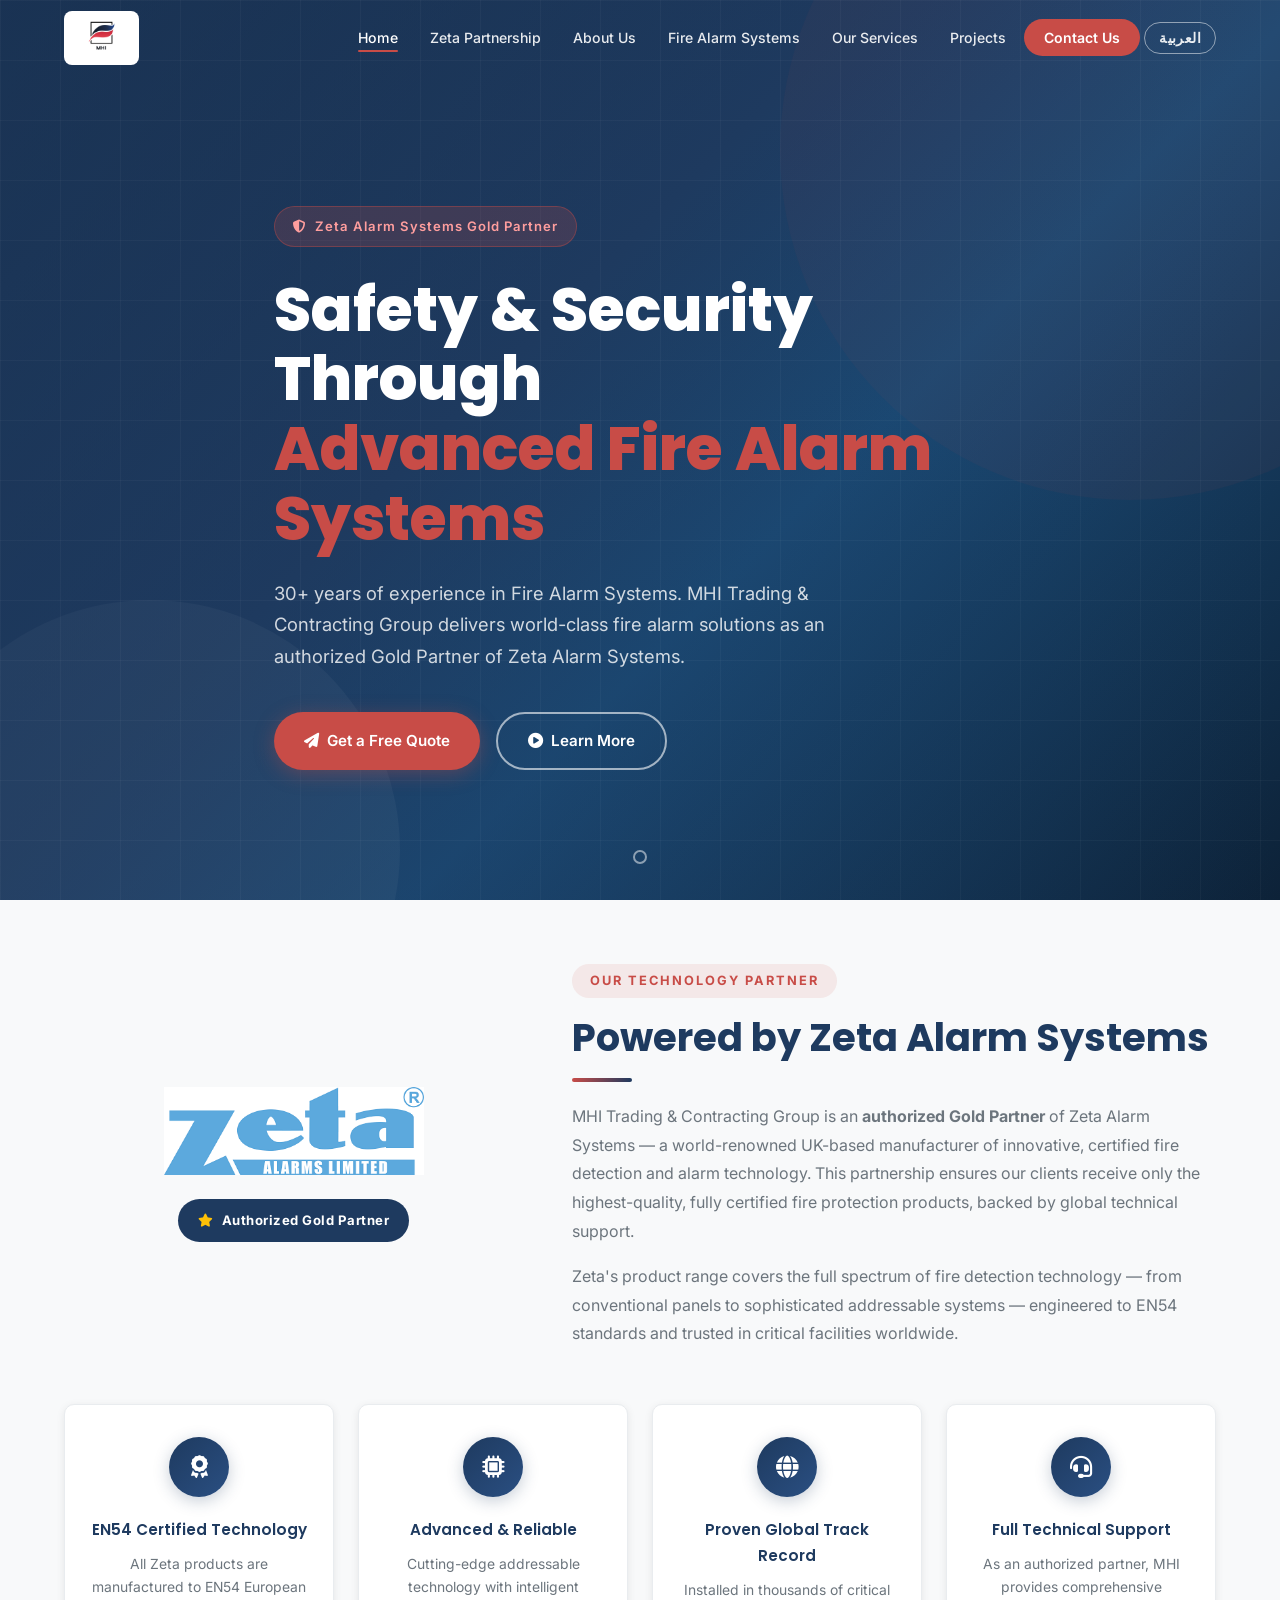
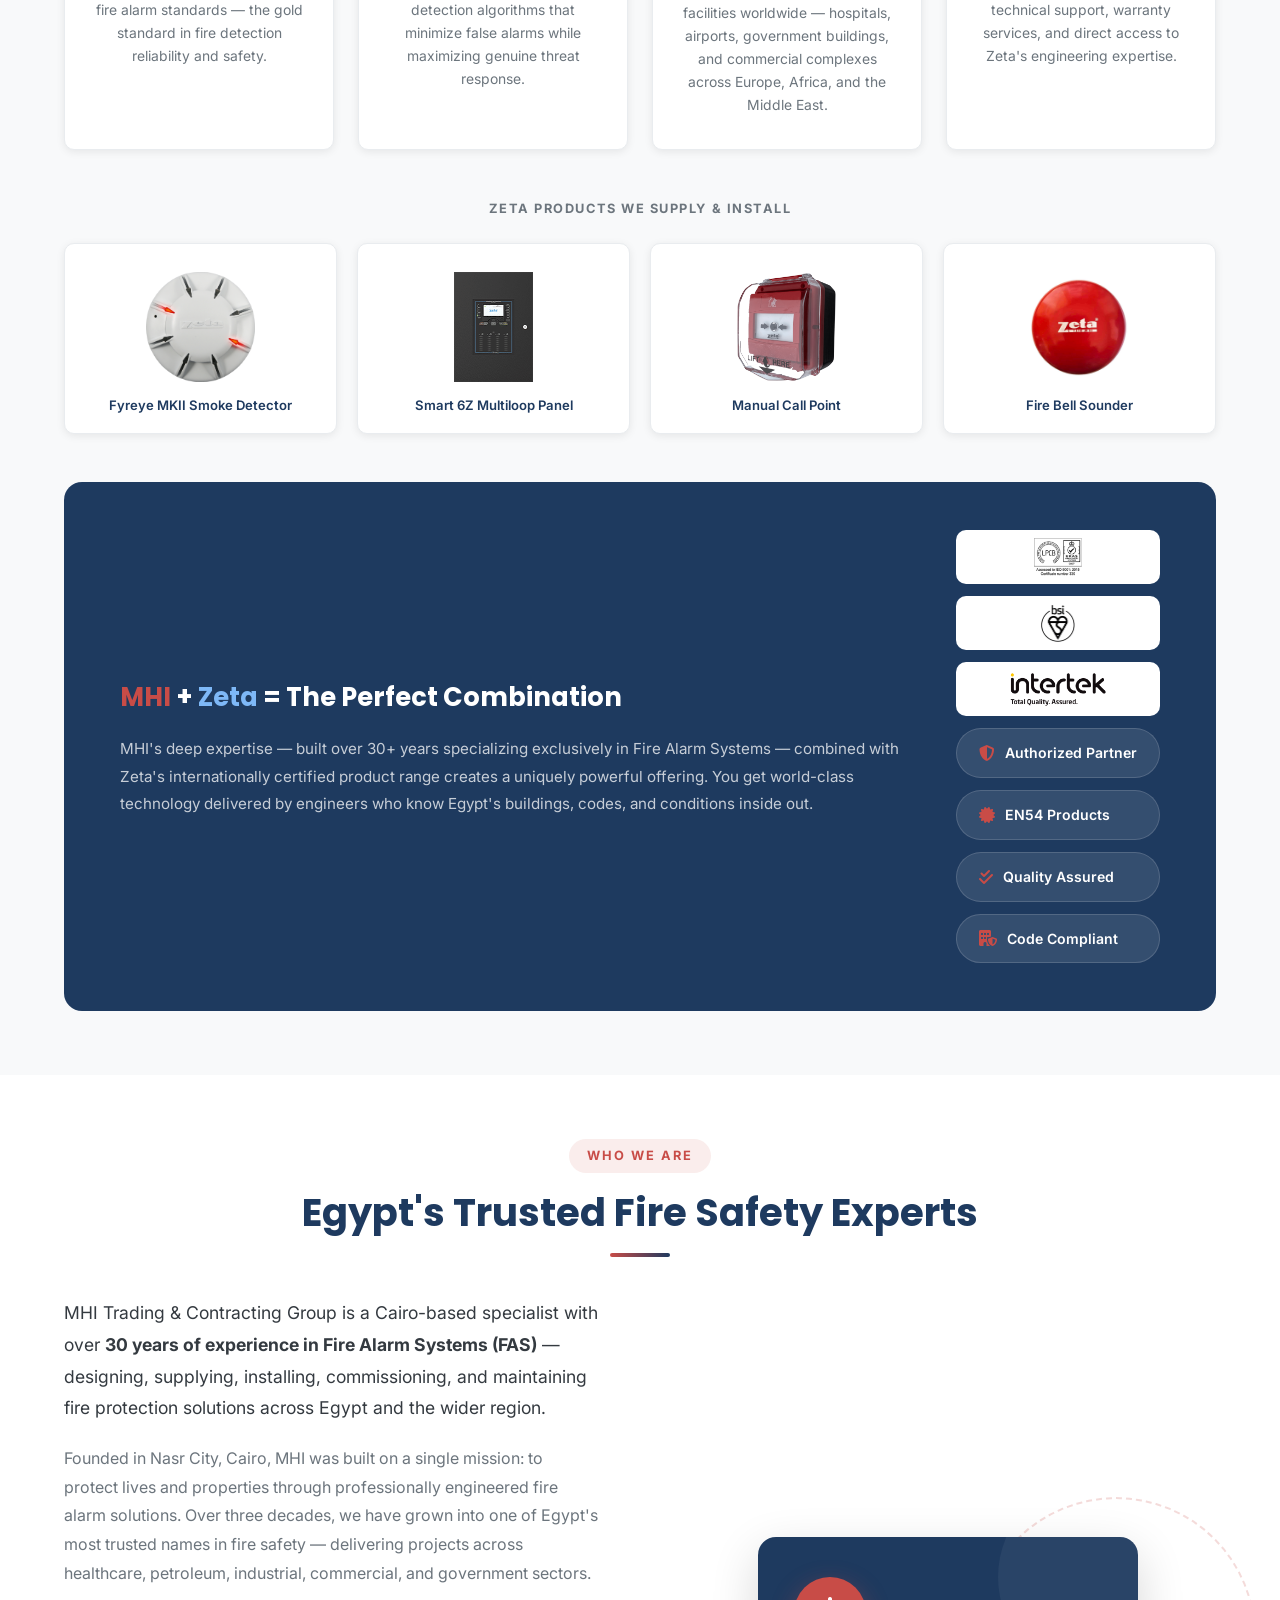
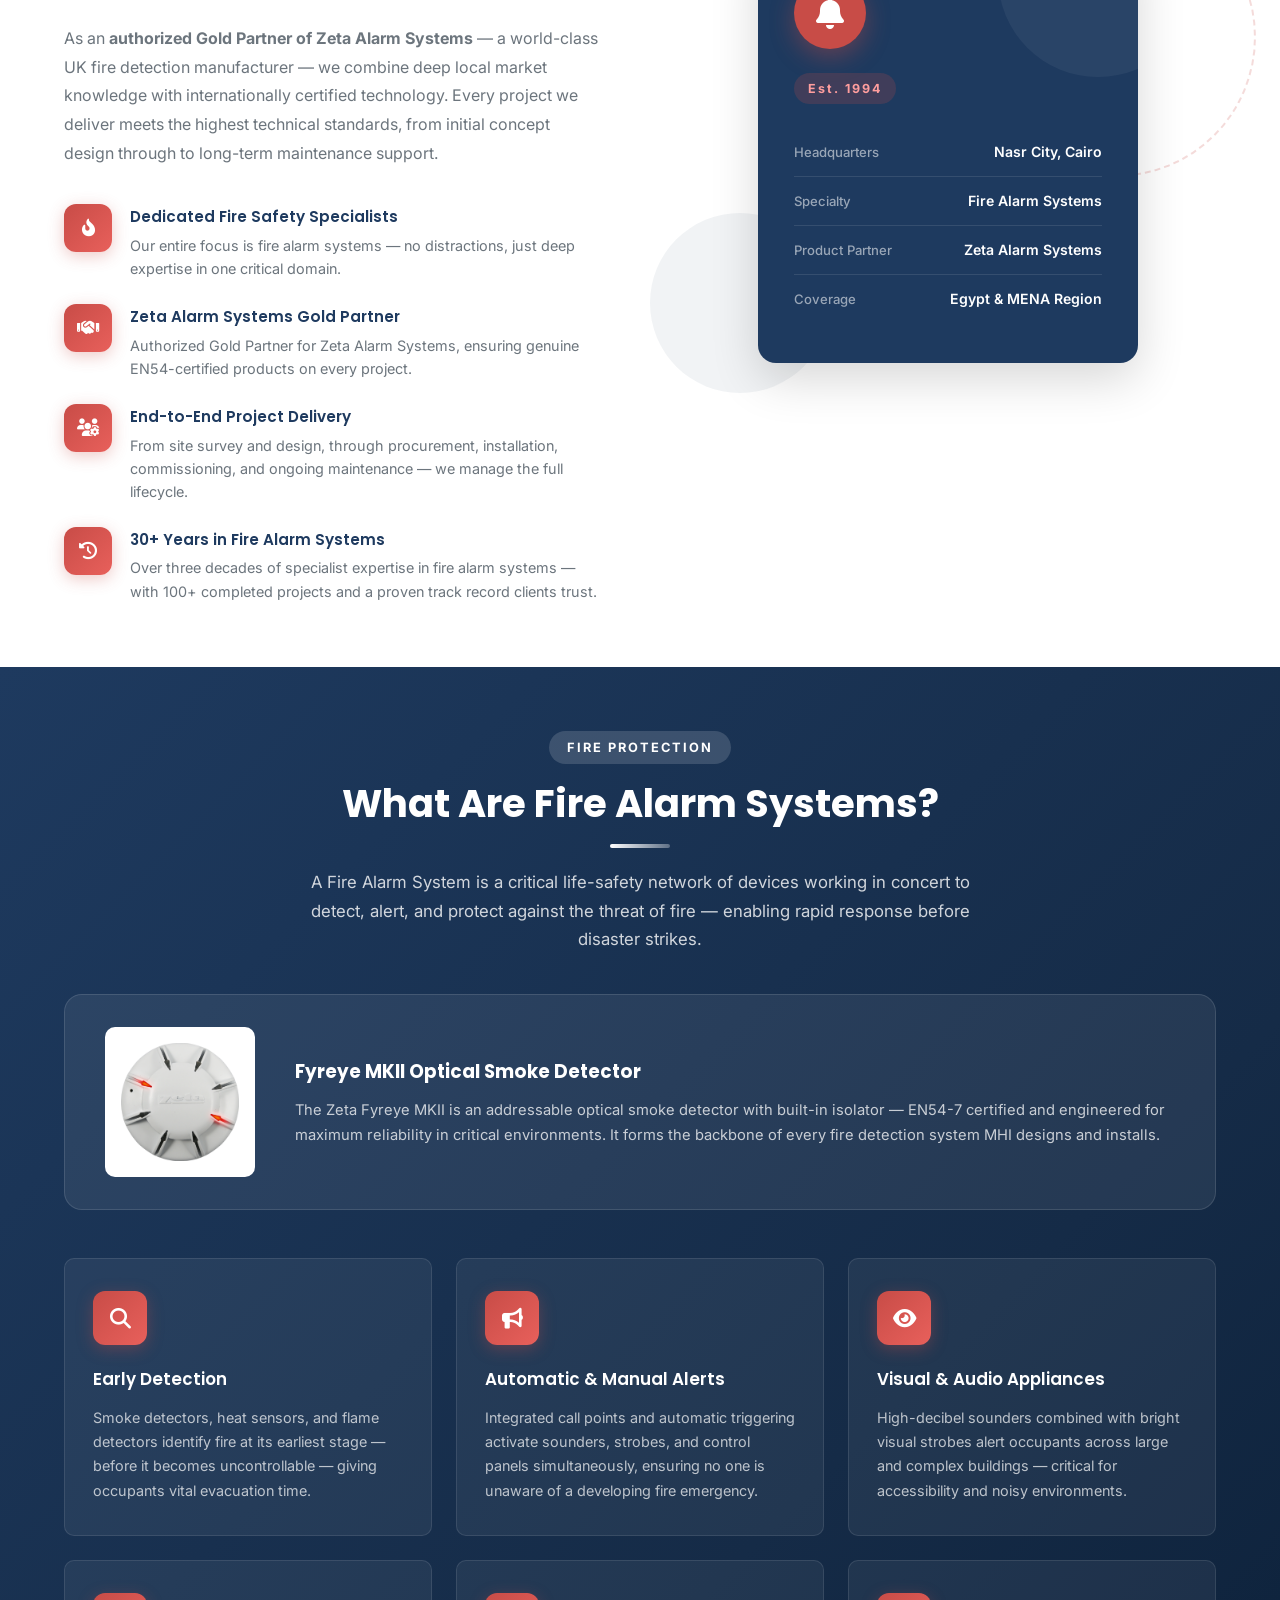
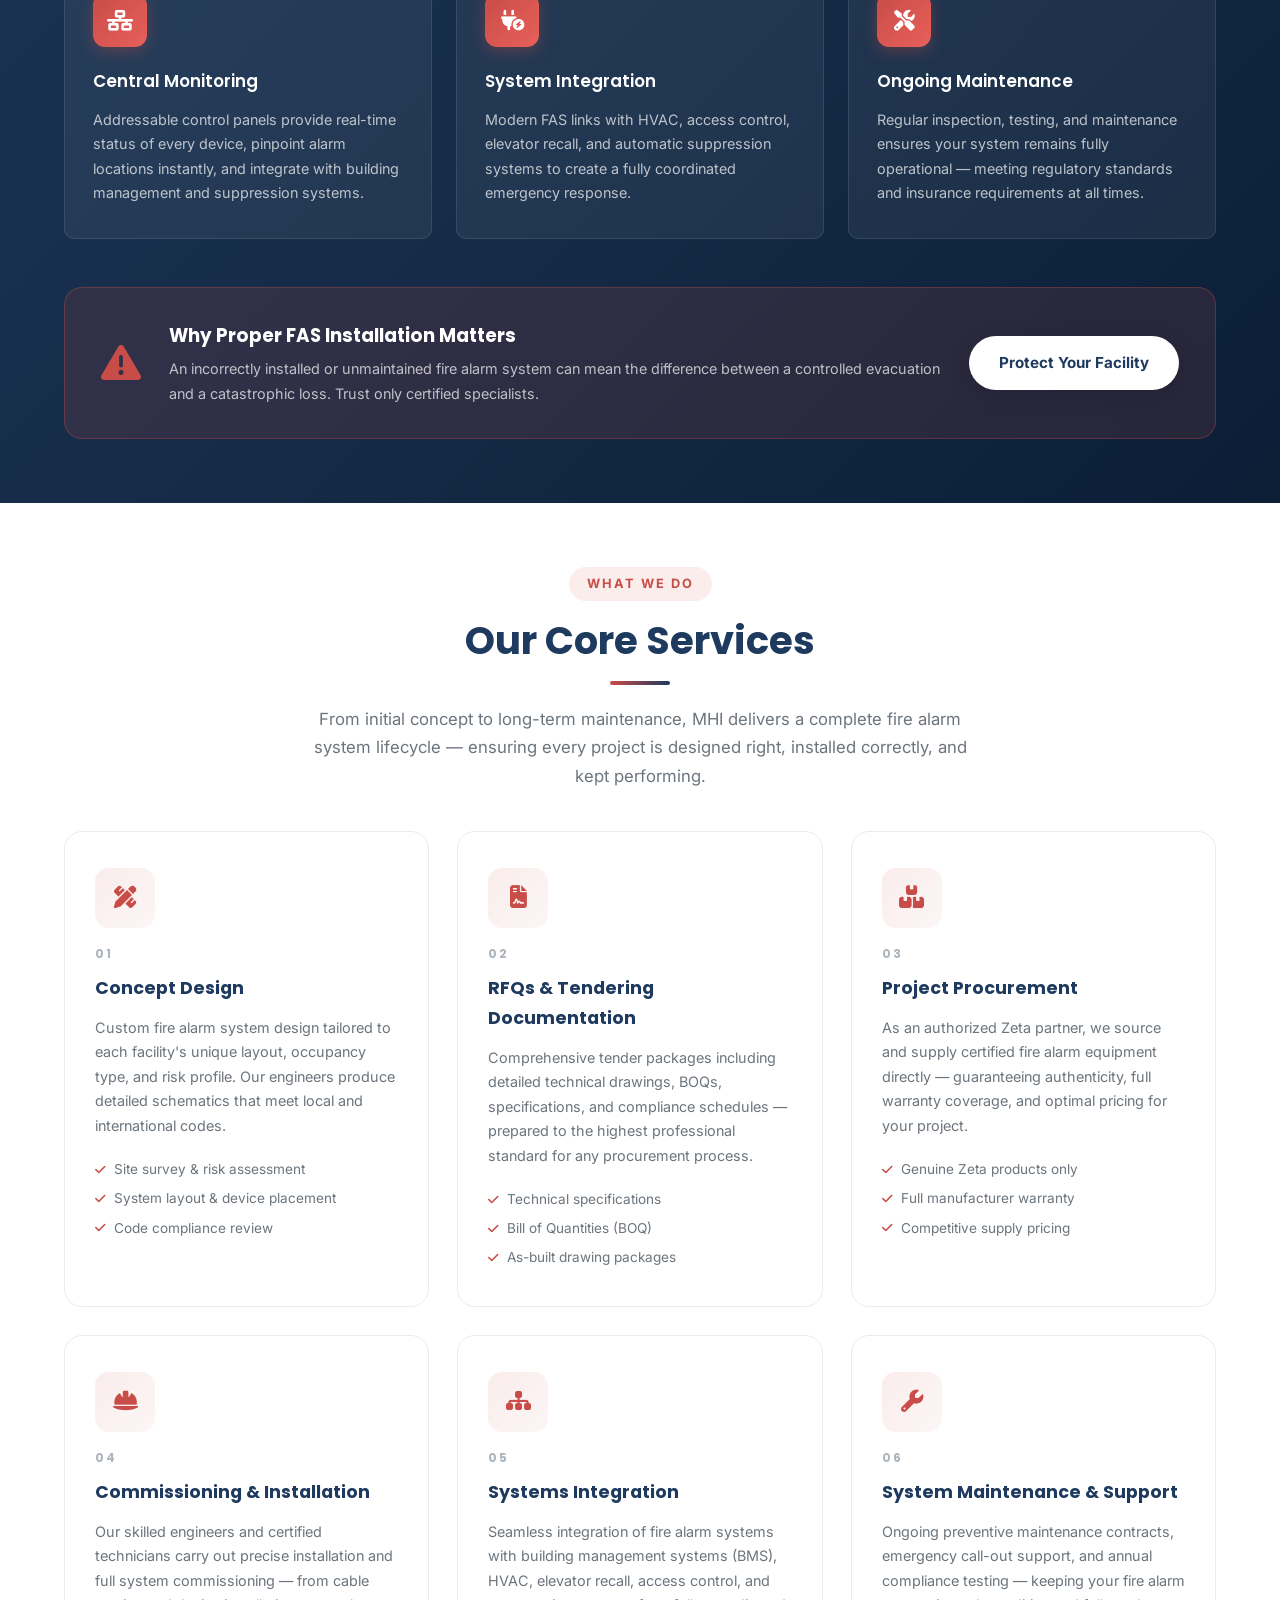
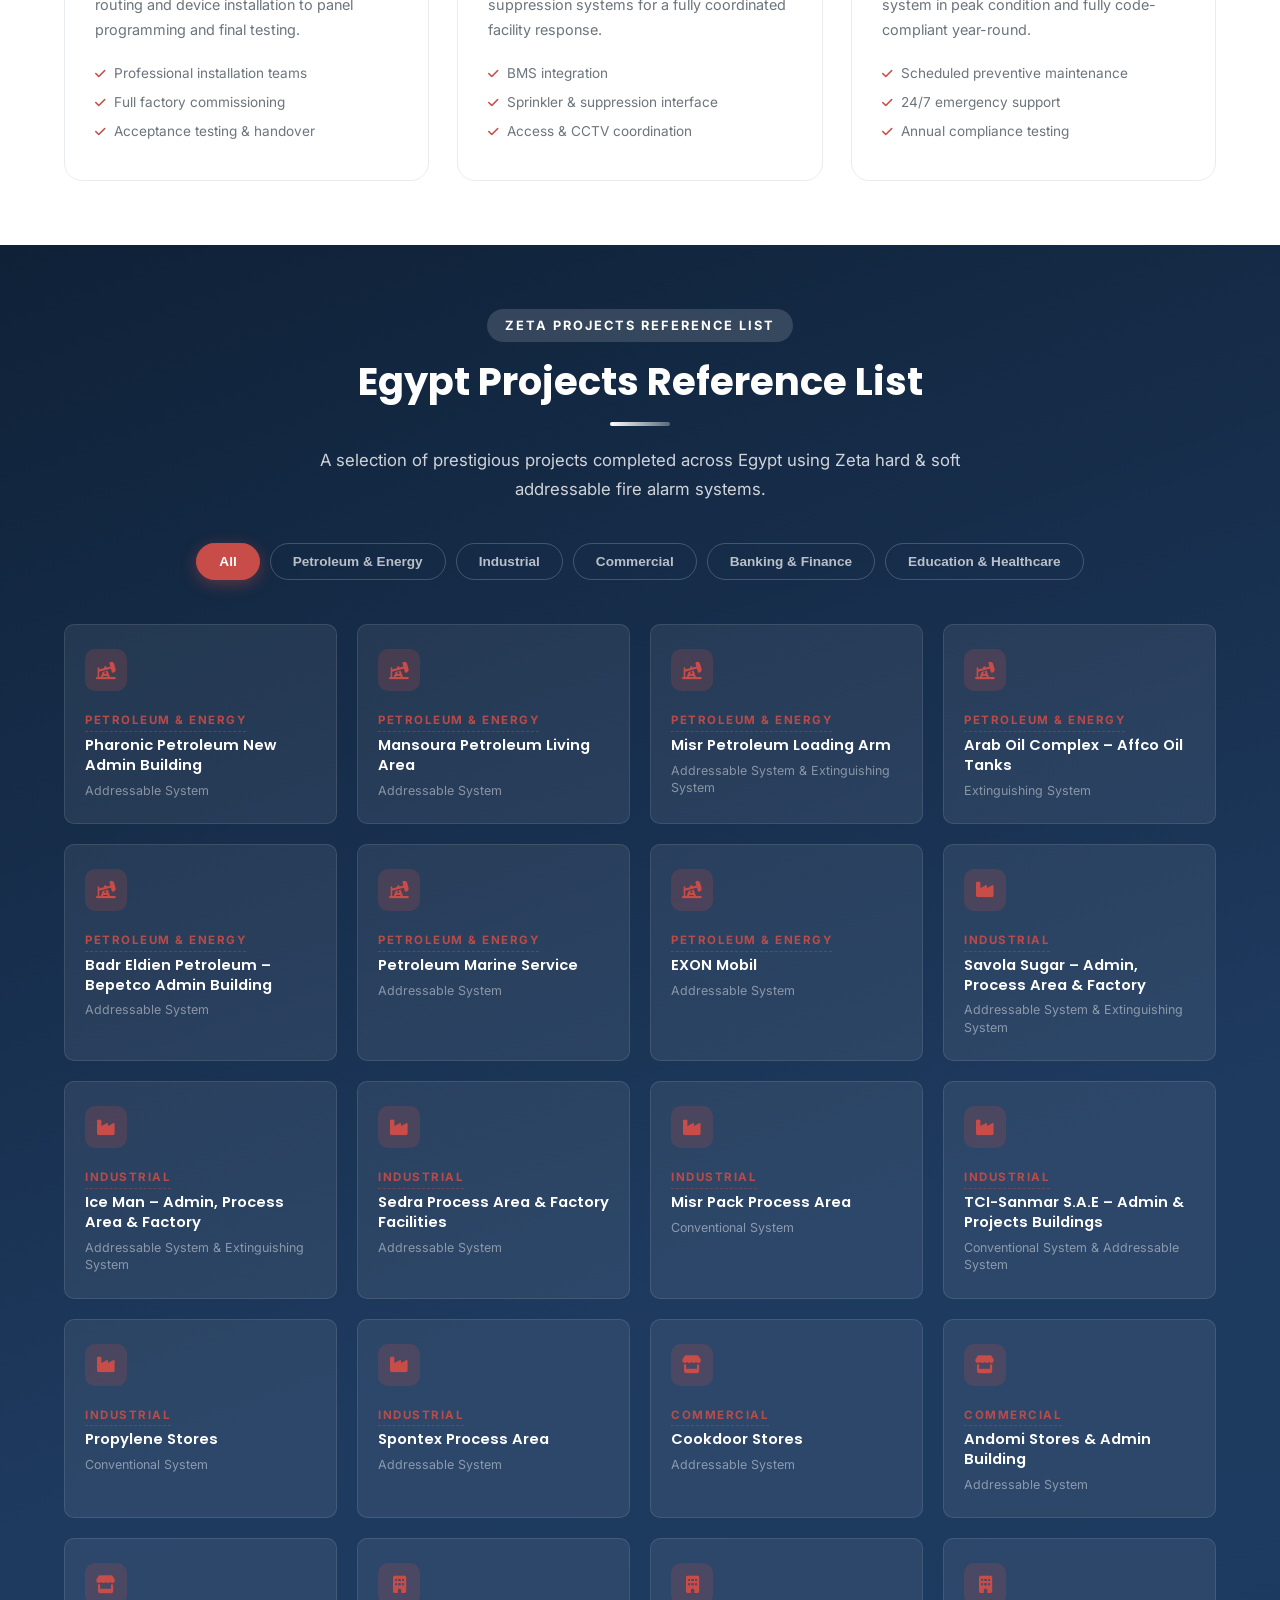
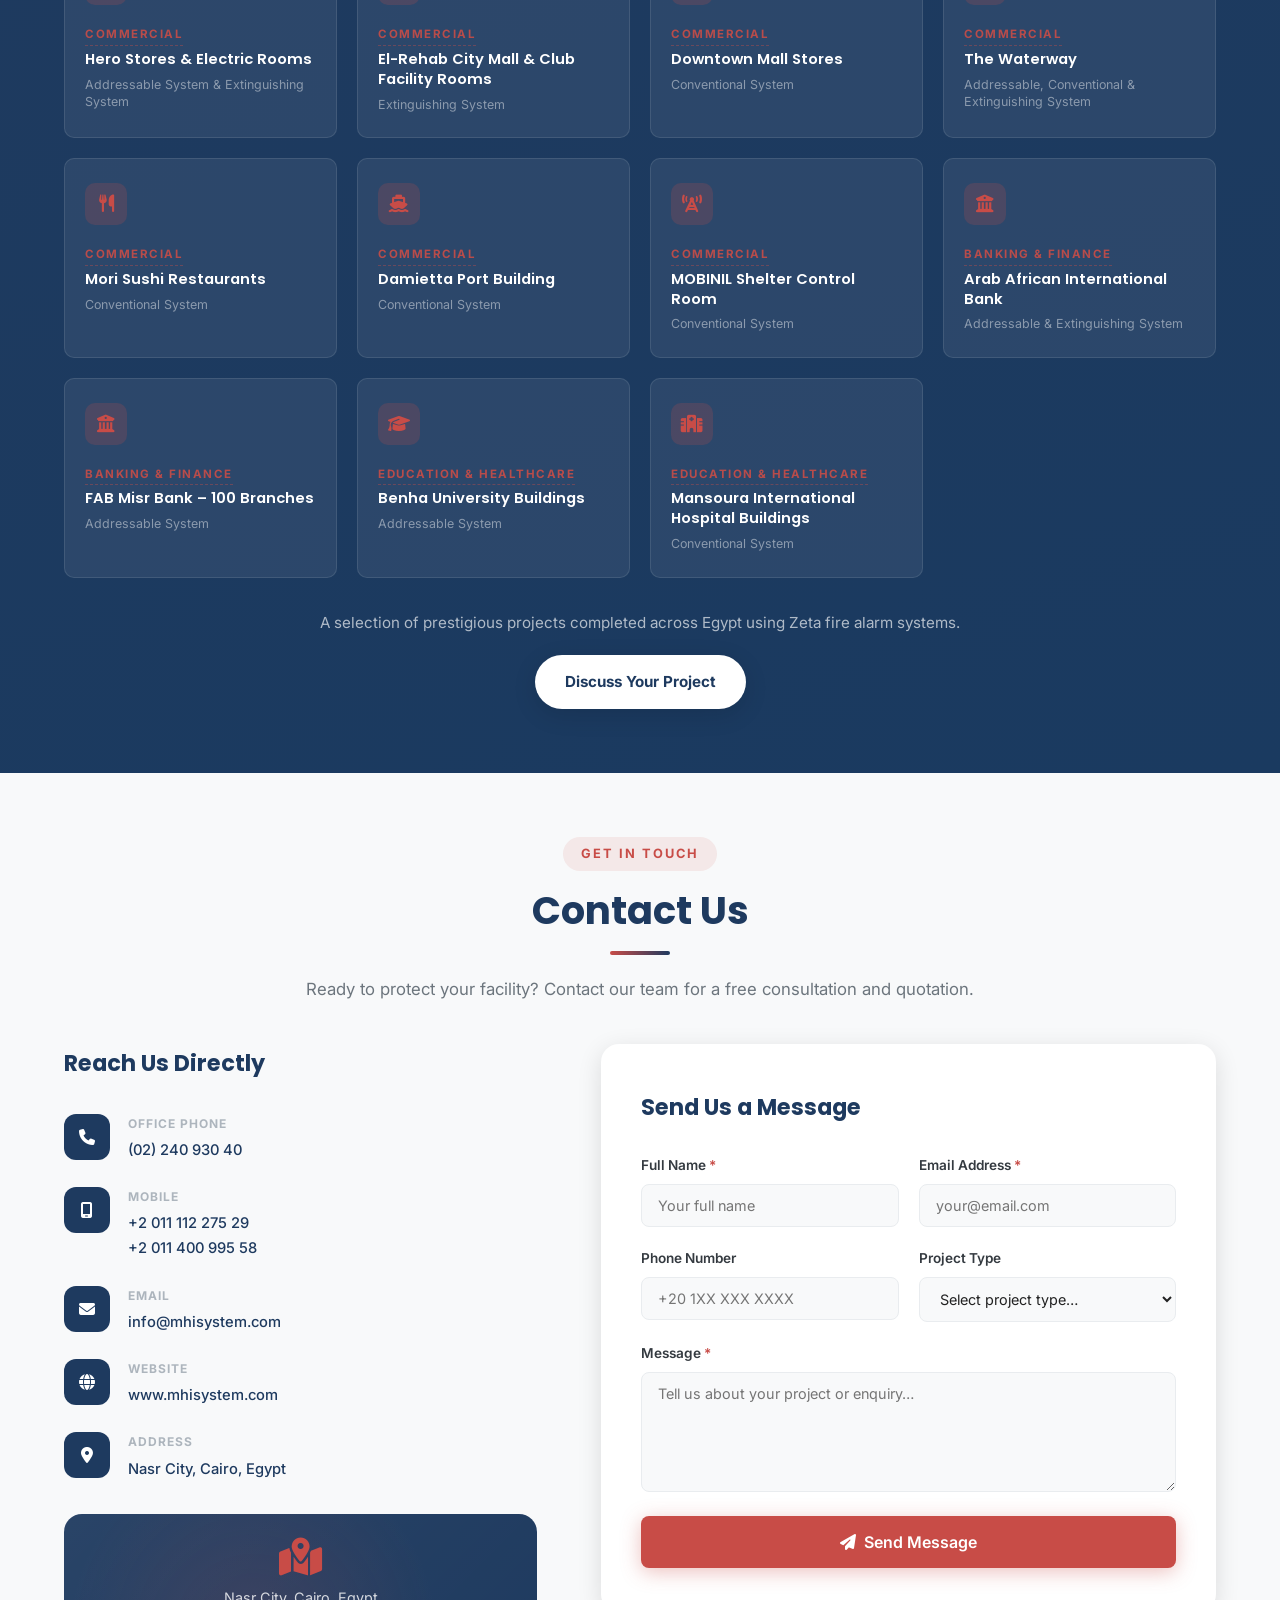
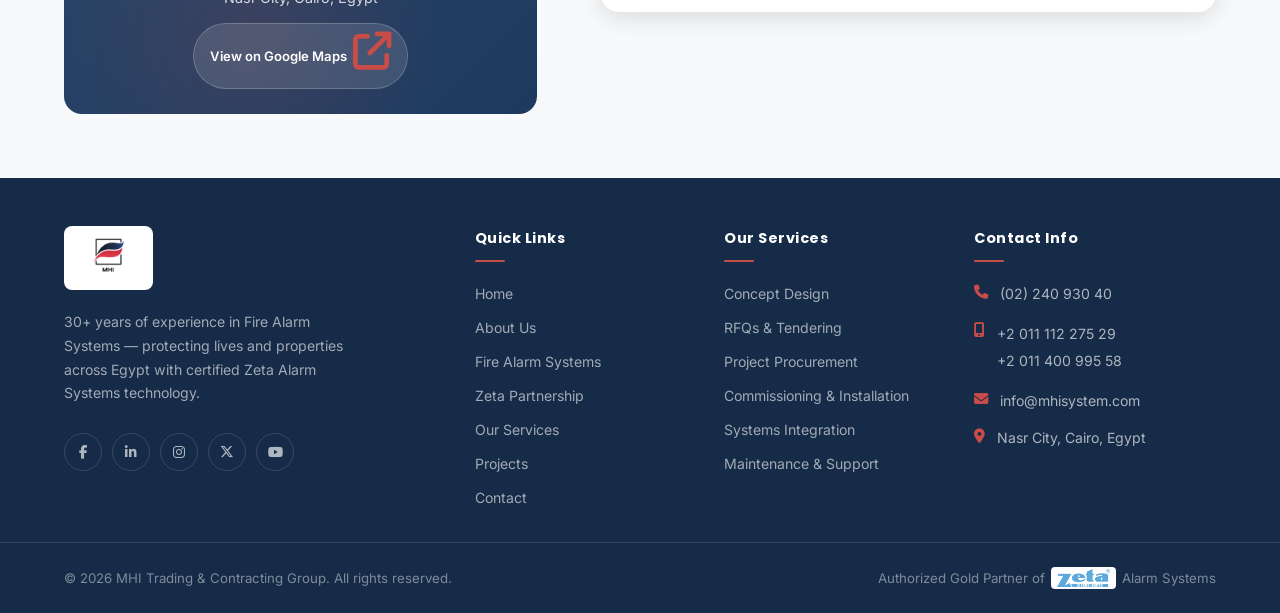
==== commit 3fbc92e0: "Add Zeta product images and certification logos throughout site - Download smoke detector, Smart 6Z " ====
--- a/index.html
+++ b/index.html
@@ -135,12 +135,37 @@
           </div>
         </div>
 
+        <div class="zeta-products reveal-up">
+          <p class="zeta-products-label">Zeta Products We Supply &amp; Install</p>
+          <div class="zeta-products-grid">
+            <div class="zeta-product-card">
+              <img src="images/smoke-detector.png" alt="Fyreye MKII Optical Smoke Detector" />
+              <span>Fyreye MKII Smoke Detector</span>
+            </div>
+            <div class="zeta-product-card">
+              <img src="images/control-panel.png" alt="Smart 6Z Multiloop Control Panel" />
+              <span>Smart 6Z Multiloop Panel</span>
+            </div>
+            <div class="zeta-product-card">
+              <img src="images/call-point.png" alt="Manual Call Point" />
+              <span>Manual Call Point</span>
+            </div>
+            <div class="zeta-product-card">
+              <img src="images/fire-bell.jpg" alt="Fire Bell Sounder" />
+              <span>Fire Bell Sounder</span>
+            </div>
+          </div>
+        </div>
+
         <div class="zeta-why-block">
           <div class="zeta-why-content">
             <h3><span class="zeta-why-mhi">MHI</span> + <span class="zeta-why-zeta">Zeta</span> = The Perfect Combination</h3>
             <p>MHI's deep expertise — built over 30+ years specializing exclusively in Fire Alarm Systems — combined with Zeta's internationally certified product range creates a uniquely powerful offering. You get world-class technology delivered by engineers who know Egypt's buildings, codes, and conditions inside out.</p>
           </div>
           <div class="zeta-certifications">
+            <div class="cert-logo"><img src="images/lpcb.png" alt="LPCB Certified" /></div>
+            <div class="cert-logo"><img src="images/bsi.png" alt="BSI Certified" /></div>
+            <div class="cert-logo"><img src="images/intertek.png" alt="Intertek Certified" /></div>
             <div class="cert-badge"><i class="fas fa-shield-halved"></i> Authorized Partner</div>
             <div class="cert-badge"><i class="fas fa-certificate"></i> EN54 Products</div>
             <div class="cert-badge"><i class="fas fa-check-double"></i> Quality Assured</div>
@@ -261,6 +286,16 @@
           </p>
         </div>
 
+        <div class="fas-product-highlight reveal-up">
+          <div class="fas-product-img">
+            <img src="images/smoke-detector.png" alt="Fyreye MKII Optical Smoke Detector by Zeta" />
+          </div>
+          <div class="fas-product-text">
+            <h3>Fyreye MKII Optical Smoke Detector</h3>
+            <p>The Zeta Fyreye MKII is an addressable optical smoke detector with built-in isolator — EN54-7 certified and engineered for maximum reliability in critical environments. It forms the backbone of every fire detection system MHI designs and installs.</p>
+          </div>
+        </div>
+
         <div class="fas-features-grid">
           <div class="fas-feature-card reveal-up">
             <div class="fas-feature-icon">
--- a/css/styles.css
+++ b/css/styles.css
@@ -928,6 +928,107 @@
 
 .cert-badge i { color: var(--red); font-size: 1rem; }
 
+.cert-logo {
+  background: var(--white);
+  border-radius: var(--radius);
+  padding: 8px 16px;
+  display: flex;
+  align-items: center;
+  justify-content: center;
+}
+.cert-logo img {
+  height: 38px;
+  width: auto;
+  object-fit: contain;
+}
+
+/* Zeta product showcase */
+.zeta-products { margin: 48px 0; }
+
+.zeta-products-label {
+  text-align: center;
+  font-size: .8rem;
+  font-weight: 700;
+  text-transform: uppercase;
+  letter-spacing: .12em;
+  color: var(--gray-600);
+  margin-bottom: 24px;
+}
+
+.zeta-products-grid {
+  display: grid;
+  grid-template-columns: repeat(4, 1fr);
+  gap: 20px;
+}
+
+.zeta-product-card {
+  background: var(--white);
+  border-radius: var(--radius);
+  padding: 28px 20px 18px;
+  box-shadow: var(--shadow-sm);
+  border: 1px solid var(--gray-200);
+  display: flex;
+  flex-direction: column;
+  align-items: center;
+  gap: 14px;
+  transition: box-shadow var(--transition), transform var(--transition);
+}
+.zeta-product-card:hover {
+  box-shadow: var(--shadow-md);
+  transform: translateY(-4px);
+}
+.zeta-product-card img {
+  height: 110px;
+  width: auto;
+  max-width: 100%;
+  object-fit: contain;
+}
+.zeta-product-card span {
+  font-size: .82rem;
+  font-weight: 600;
+  color: var(--blue);
+  text-align: center;
+  line-height: 1.4;
+}
+
+/* Fire Alarm product spotlight */
+.fas-product-highlight {
+  display: flex;
+  align-items: center;
+  gap: 40px;
+  background: rgba(255,255,255,.07);
+  border: 1px solid rgba(255,255,255,.12);
+  border-radius: var(--radius-lg);
+  padding: 32px 40px;
+  margin-bottom: 48px;
+}
+.fas-product-img {
+  flex-shrink: 0;
+  width: 150px;
+  height: 150px;
+  background: var(--white);
+  border-radius: var(--radius);
+  display: flex;
+  align-items: center;
+  justify-content: center;
+  padding: 16px;
+}
+.fas-product-img img { width: 100%; height: 100%; object-fit: contain; }
+.fas-product-text h3 {
+  font-family: var(--font-head);
+  font-size: 1.15rem;
+  font-weight: 700;
+  color: var(--white);
+  margin-bottom: 10px;
+}
+.fas-product-text p { color: rgba(255,255,255,.75); font-size: .92rem; line-height: 1.7; }
+
+@media (max-width: 768px) {
+  .zeta-products-grid { grid-template-columns: repeat(2, 1fr); }
+  .fas-product-highlight { flex-direction: column; text-align: center; padding: 28px 24px; }
+  .fas-product-img { width: 120px; height: 120px; }
+}
+
 /* ============================================================
    SERVICES
 ============================================================ */
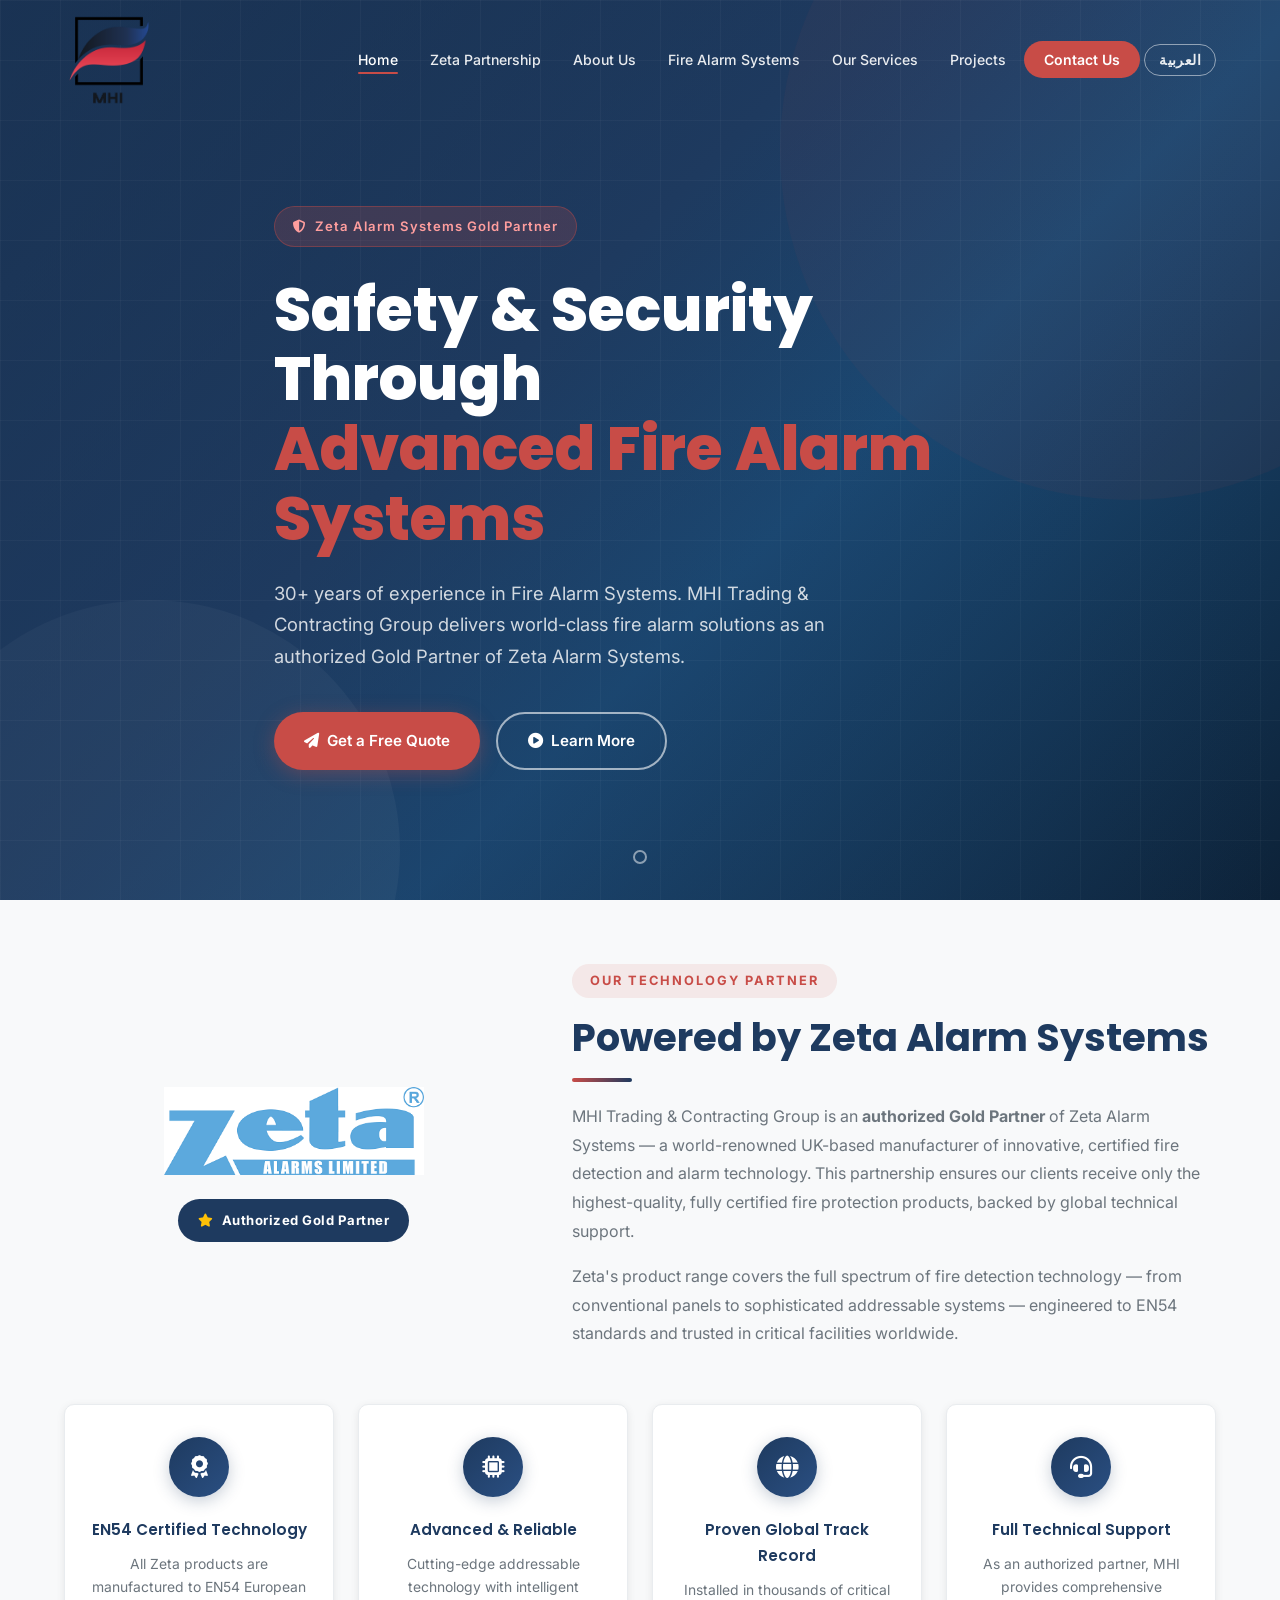
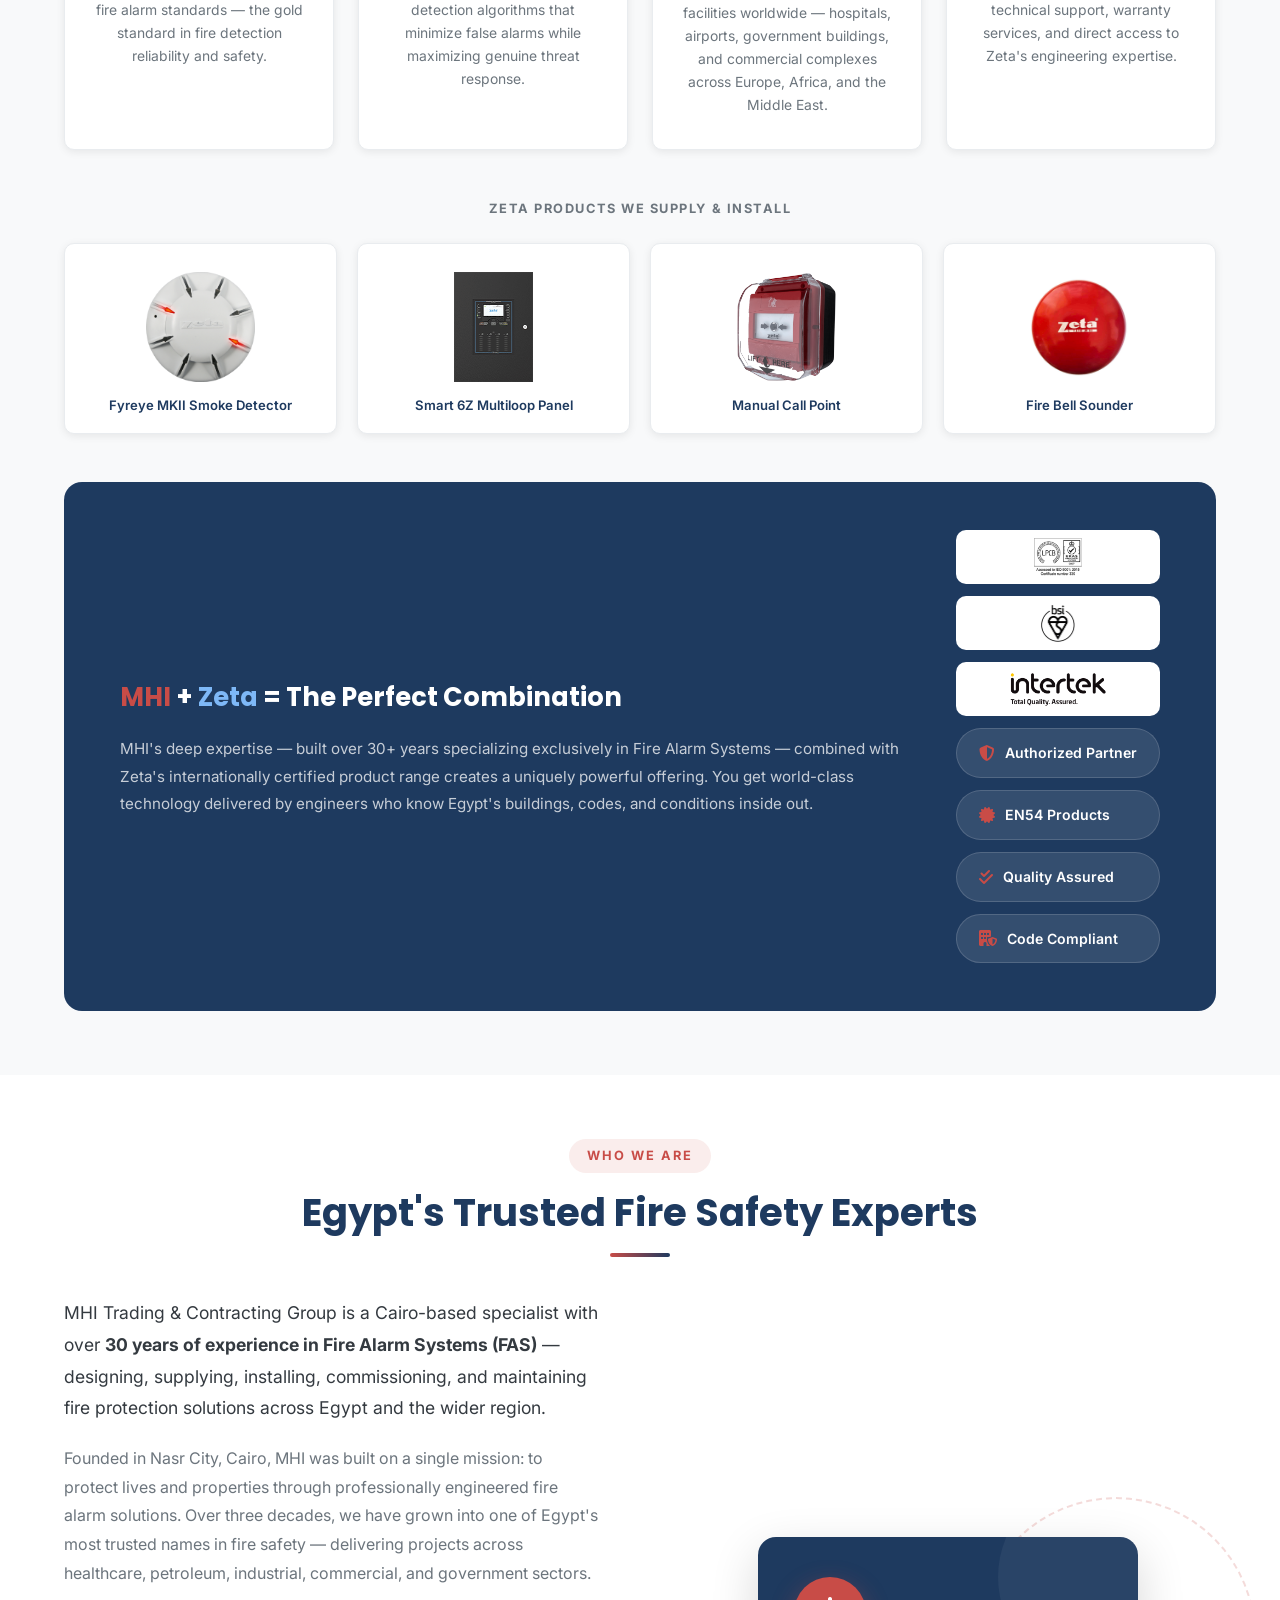
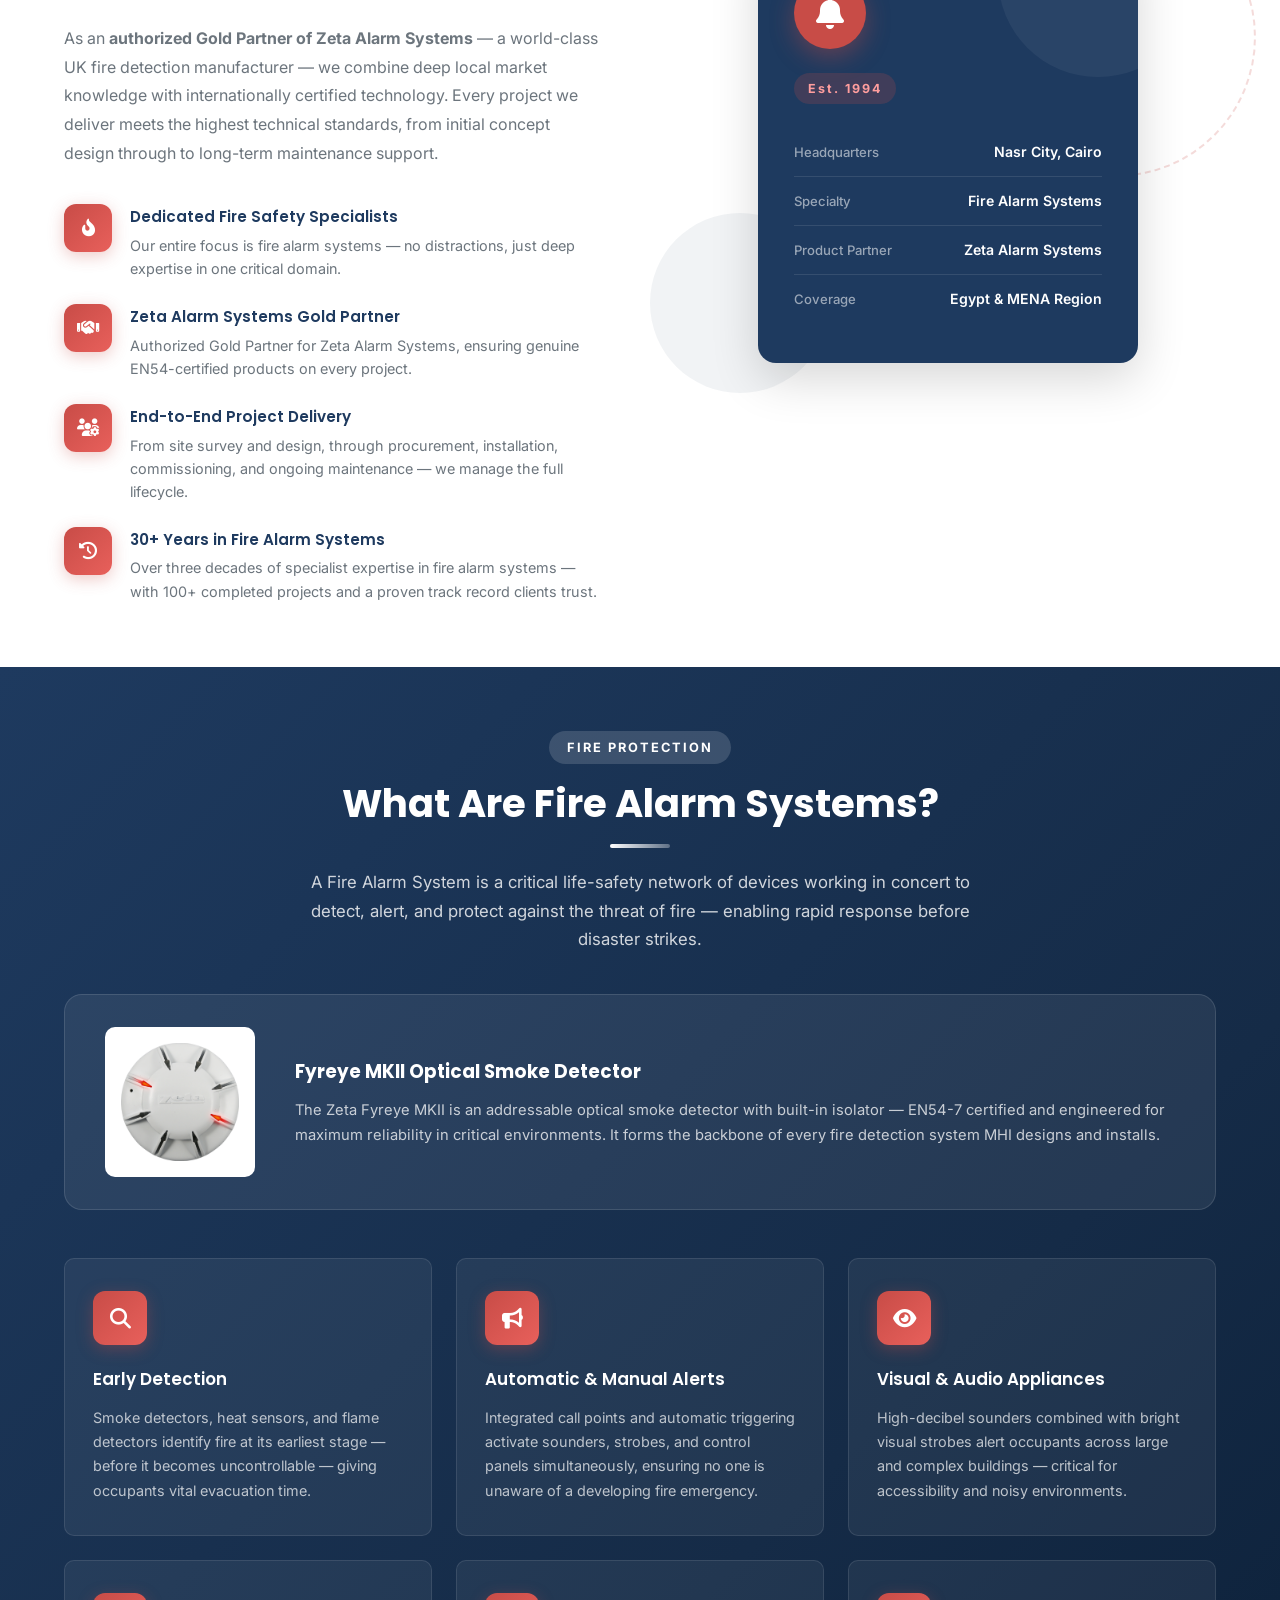
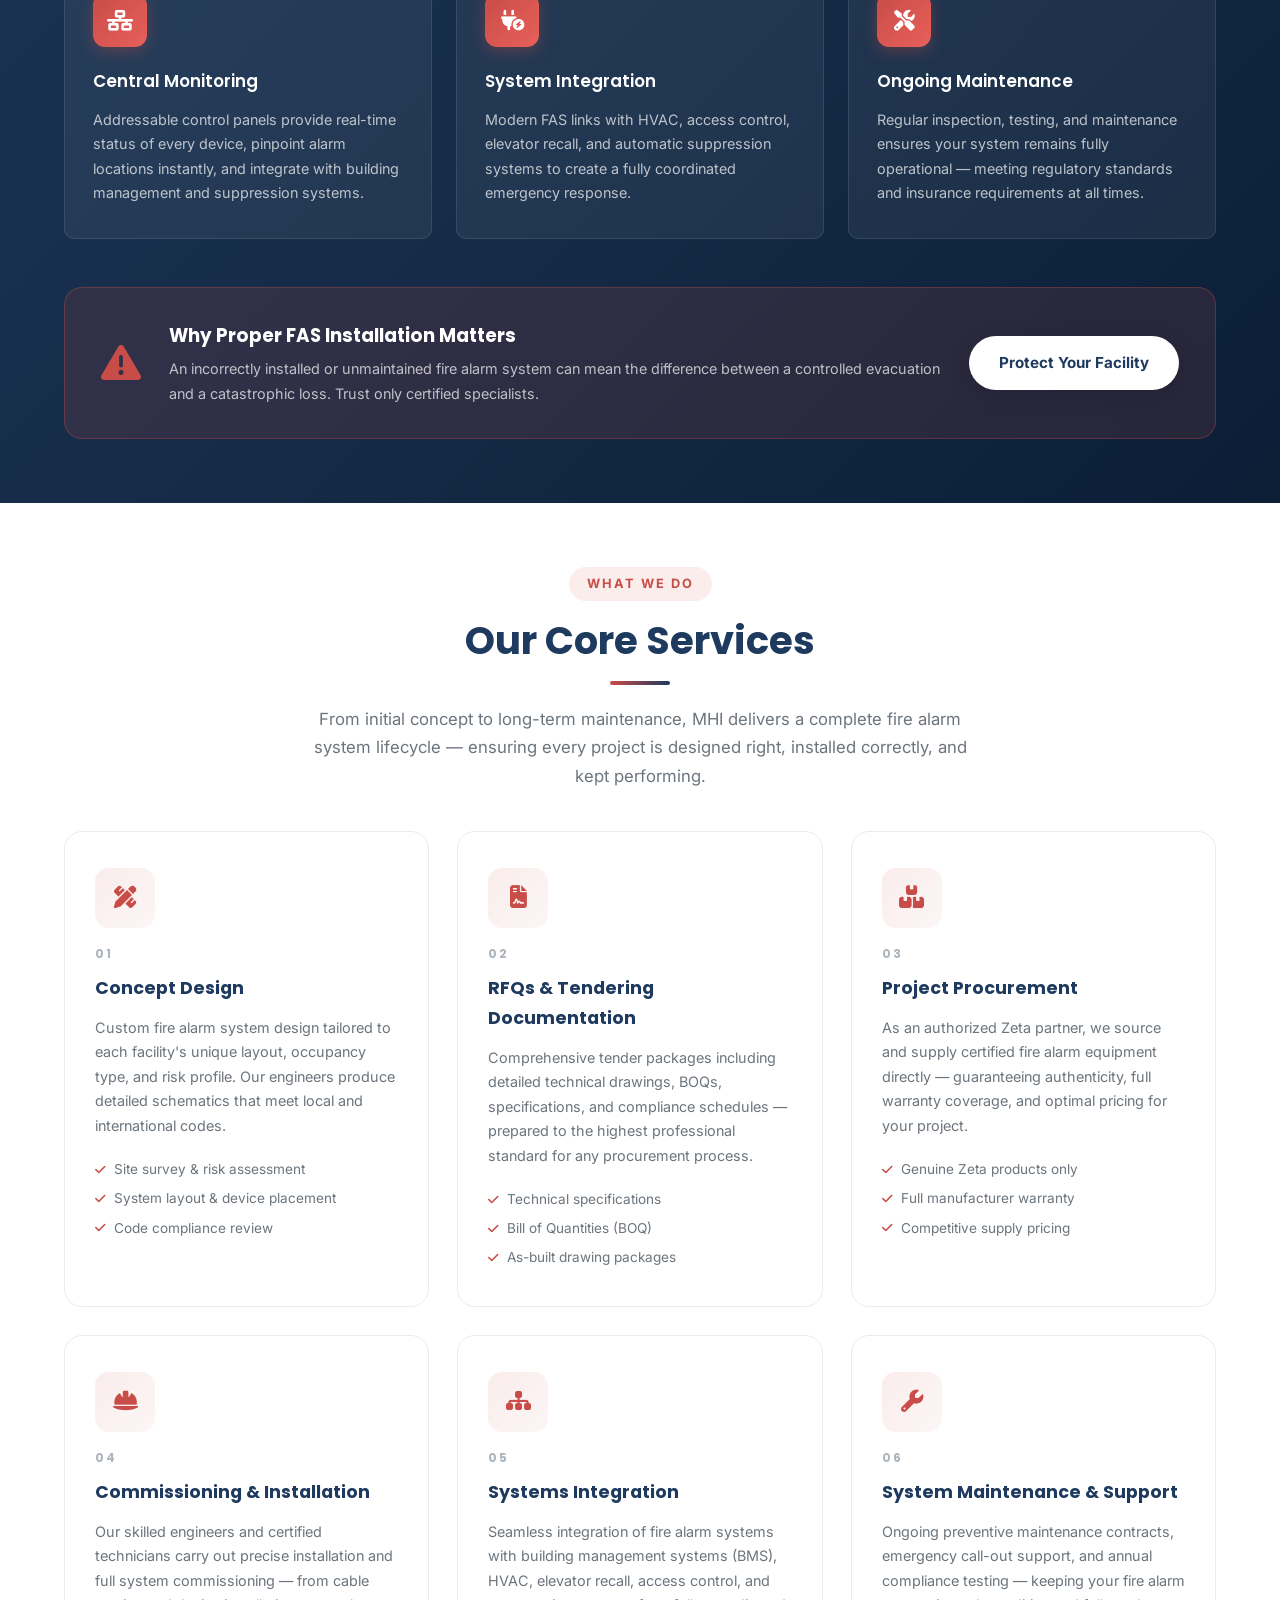
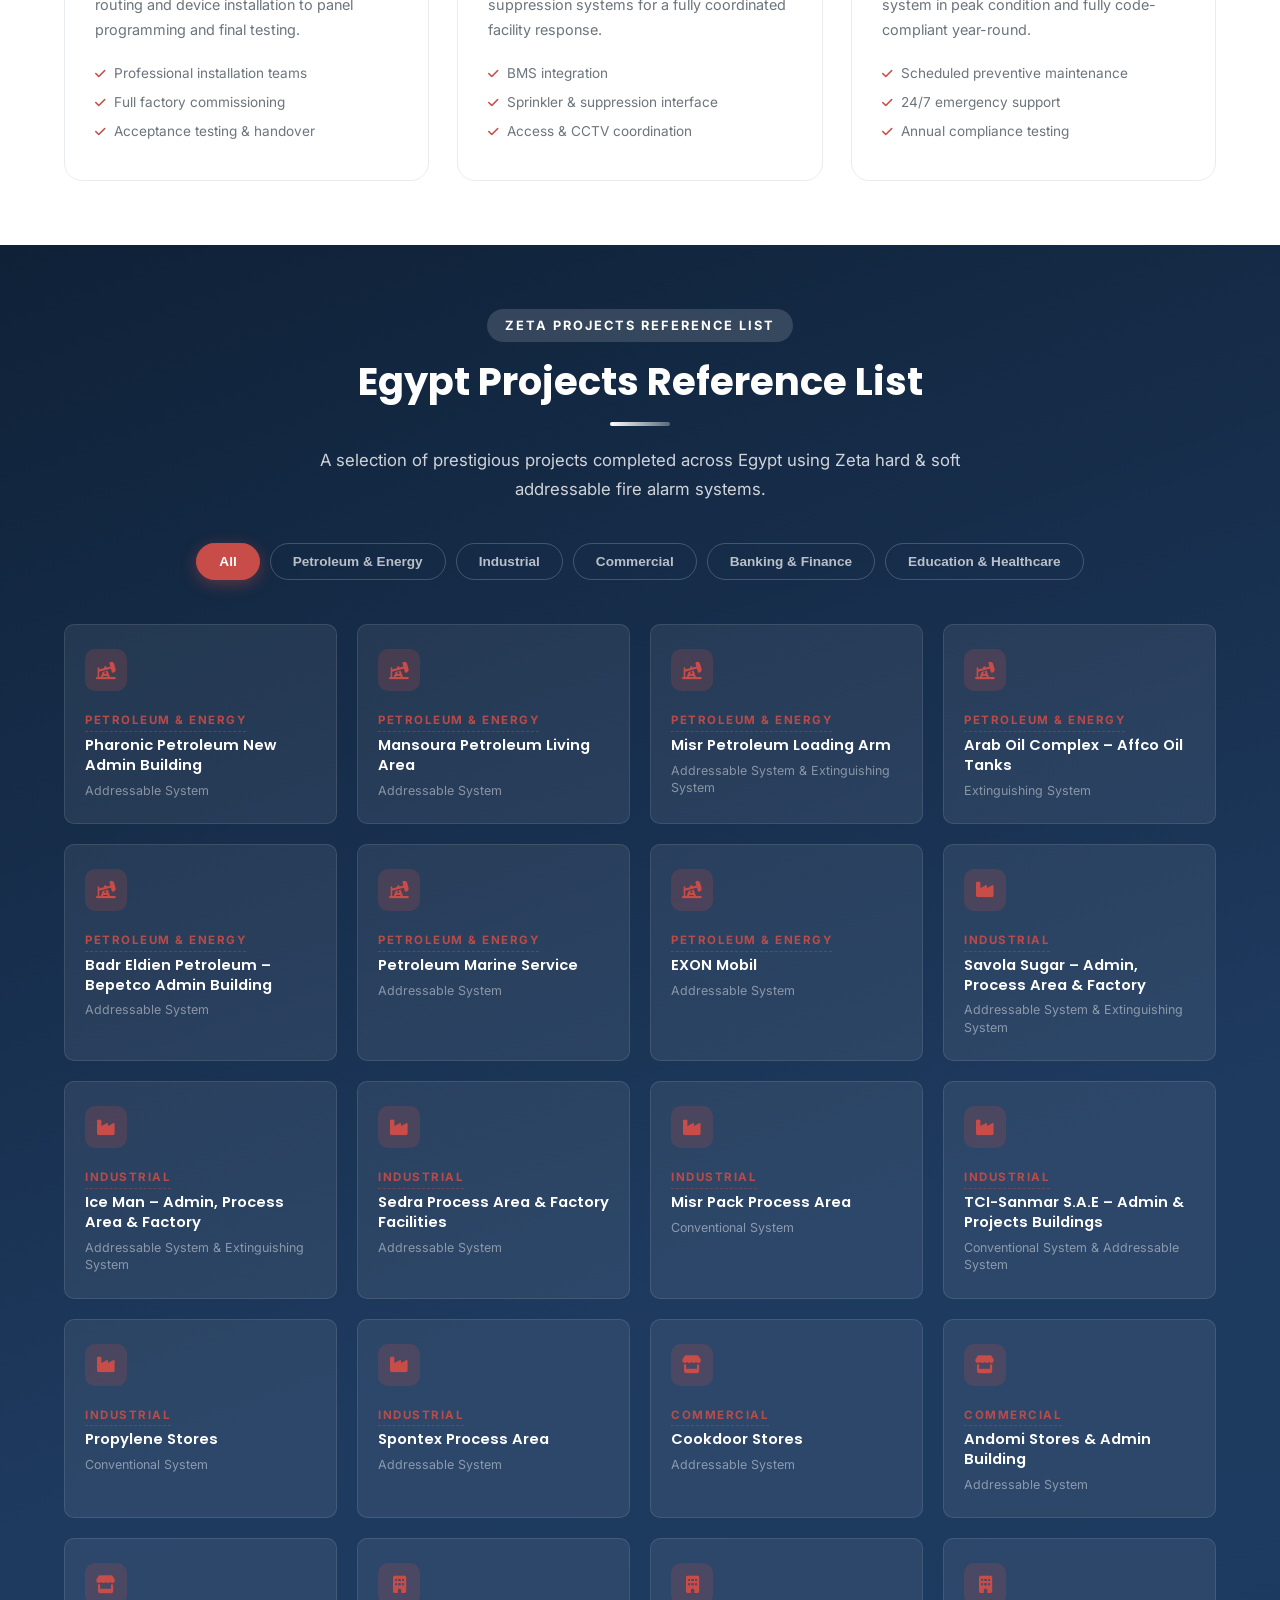
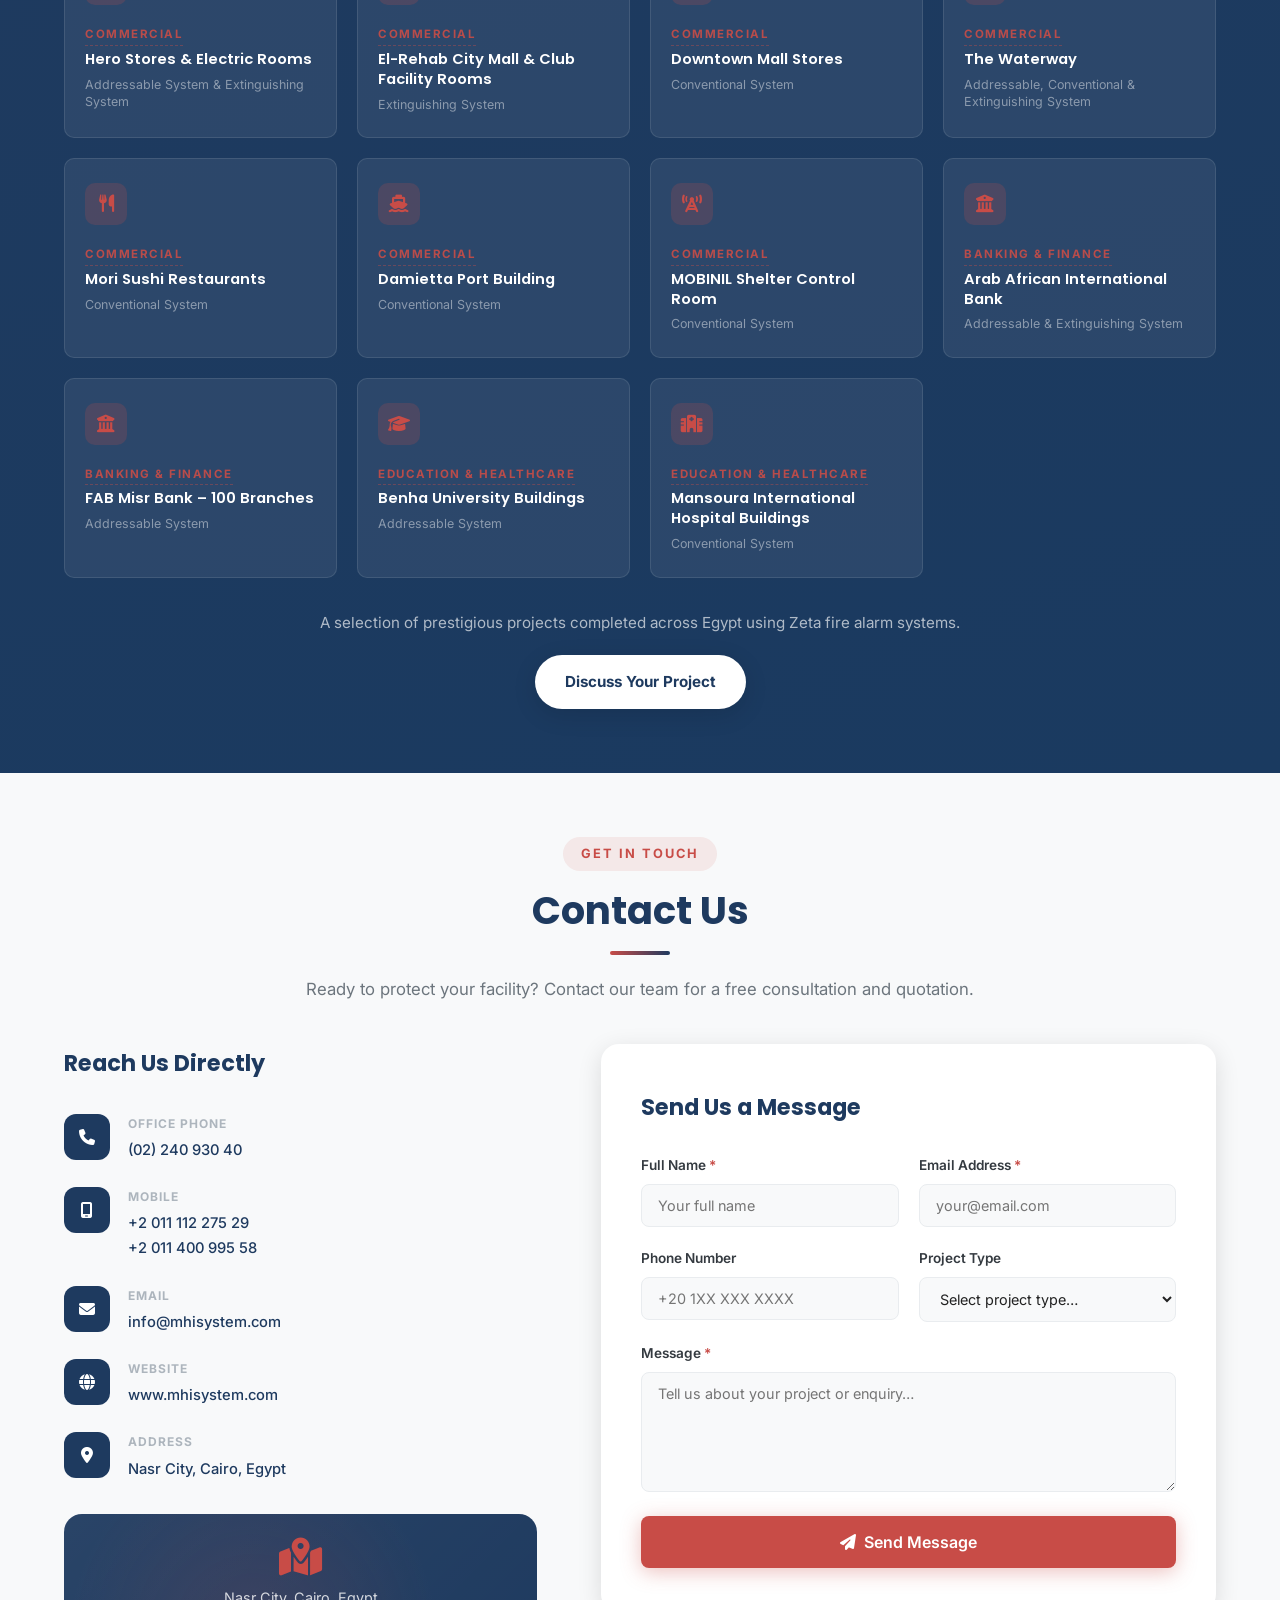
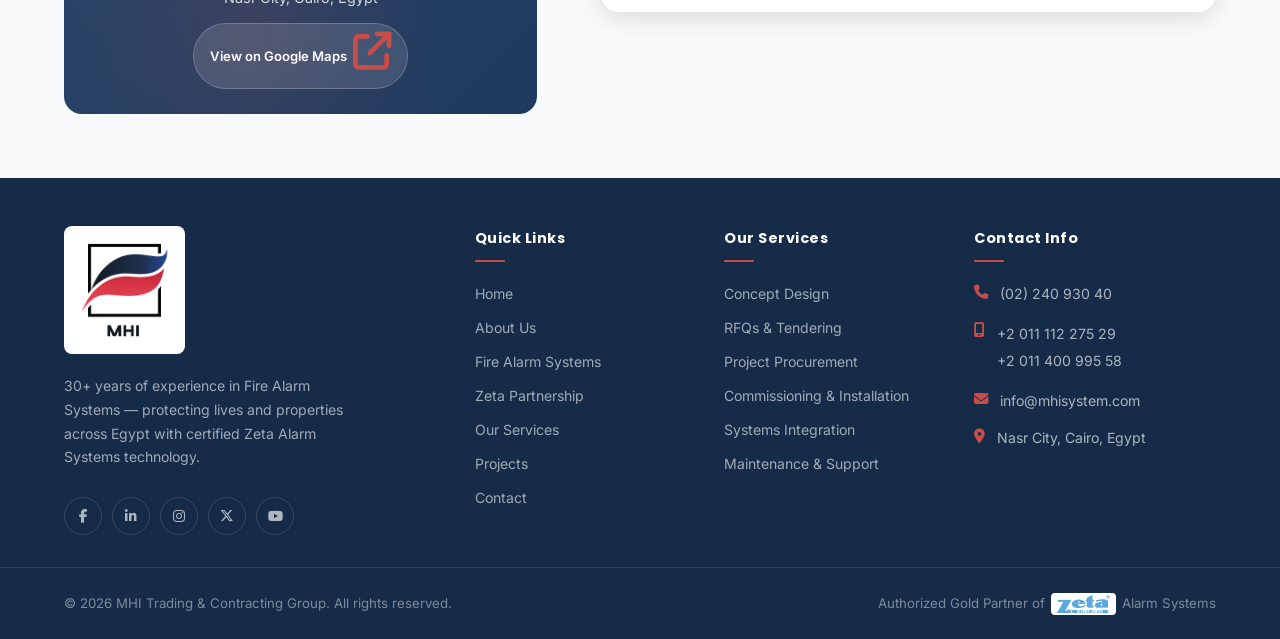
==== commit 32278944: "Replace MHI logo with transparent PNG, fix header alignment - Swap mhi-logo.jpg for mhi-logo.png (tr" ====
--- a/index.html
+++ b/index.html
@@ -28,7 +28,7 @@
 
       <!-- Logo -->
       <a href="#home" class="logo" aria-label="MHI Home">
-        <img src="images/mhi-logo.jpg" alt="MHI Trading & Contracting Group" class="logo-img" />
+        <img src="images/mhi-logo.png" alt="MHI Trading & Contracting Group" class="logo-img" />
       </a>
 
       <!-- Nav Links -->
@@ -886,7 +886,7 @@
 
         <!-- Brand -->
         <div class="footer-brand">
-          <img src="images/mhi-logo.jpg" alt="MHI Trading & Contracting Group" class="footer-logo-img" />
+          <img src="images/mhi-logo.png" alt="MHI Trading & Contracting Group" class="footer-logo-img" />
           <p class="footer-brand-desc">30+ years of experience in Fire Alarm Systems — protecting lives and properties across Egypt with certified Zeta Alarm Systems technology.</p>
           <div class="footer-social">
             <a href="#" aria-label="Facebook" class="social-link"><i class="fab fa-facebook-f"></i></a>
--- a/css/styles.css
+++ b/css/styles.css
@@ -184,16 +184,14 @@
   display: flex;
   align-items: center;
   justify-content: space-between;
-  height: 76px;
+  height: 120px;
 }
 
 .logo-img {
-  height: 54px;
+  height: 108px;
   width: auto;
   object-fit: contain;
-  background: var(--white);
-  border-radius: 8px;
-  padding: 5px 10px;
+  display: block;
   transition: var(--transition);
 }
 
@@ -1496,7 +1494,7 @@
 }
 
 .footer-logo-img {
-  height: 64px;
+  height: 128px;
   width: auto;
   object-fit: contain;
   margin-bottom: 20px;
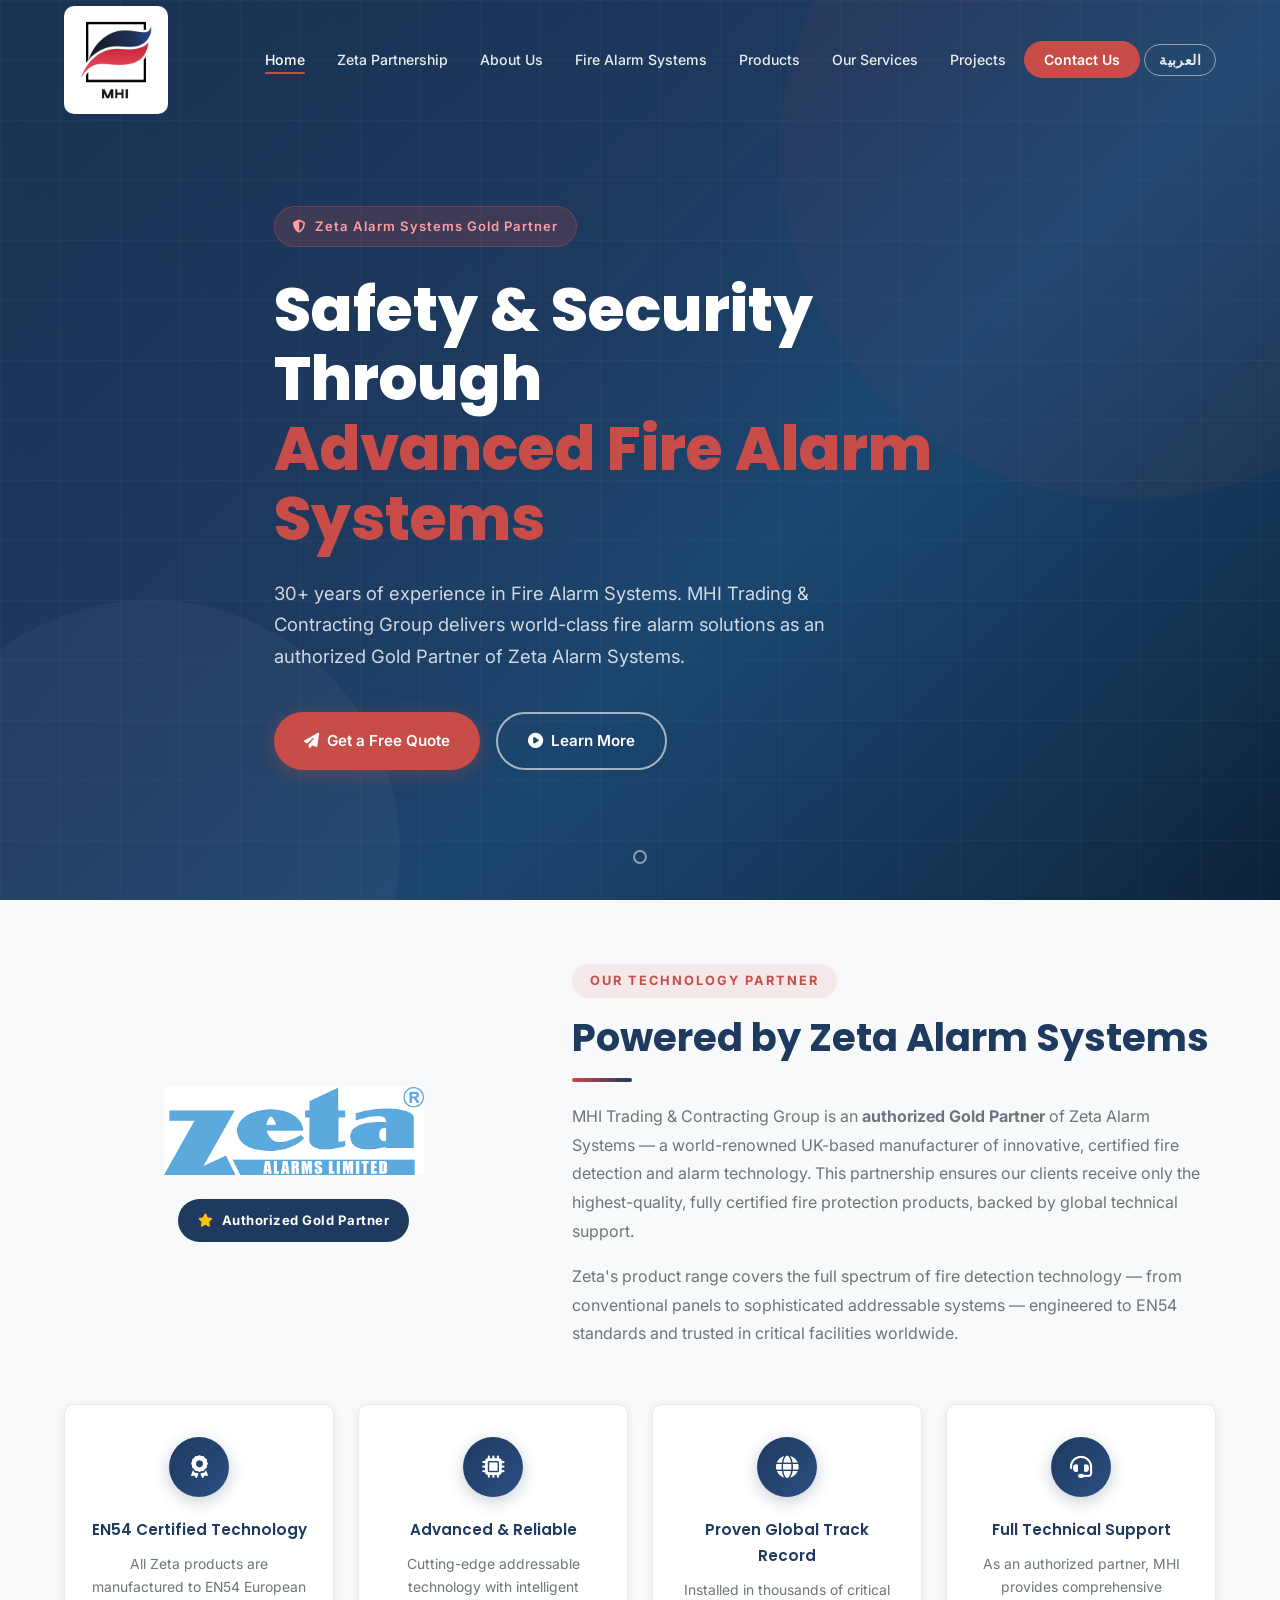
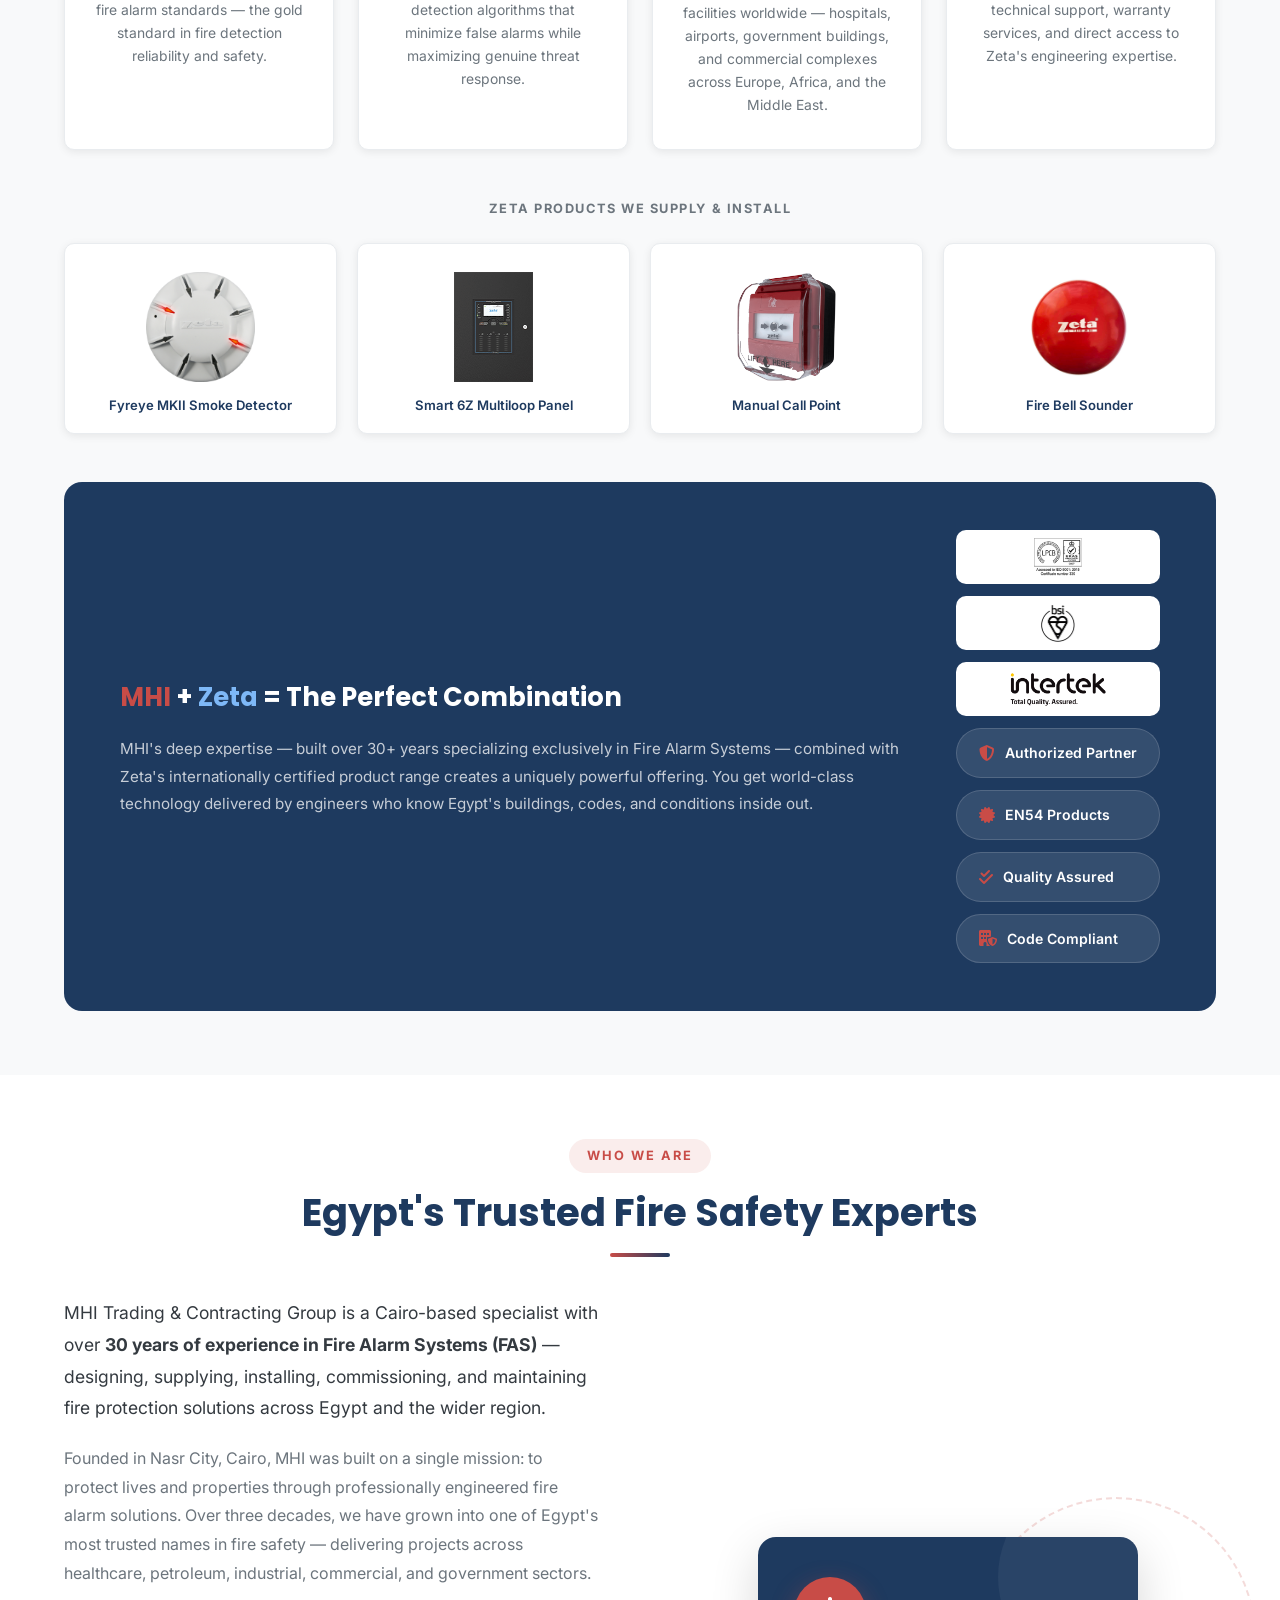
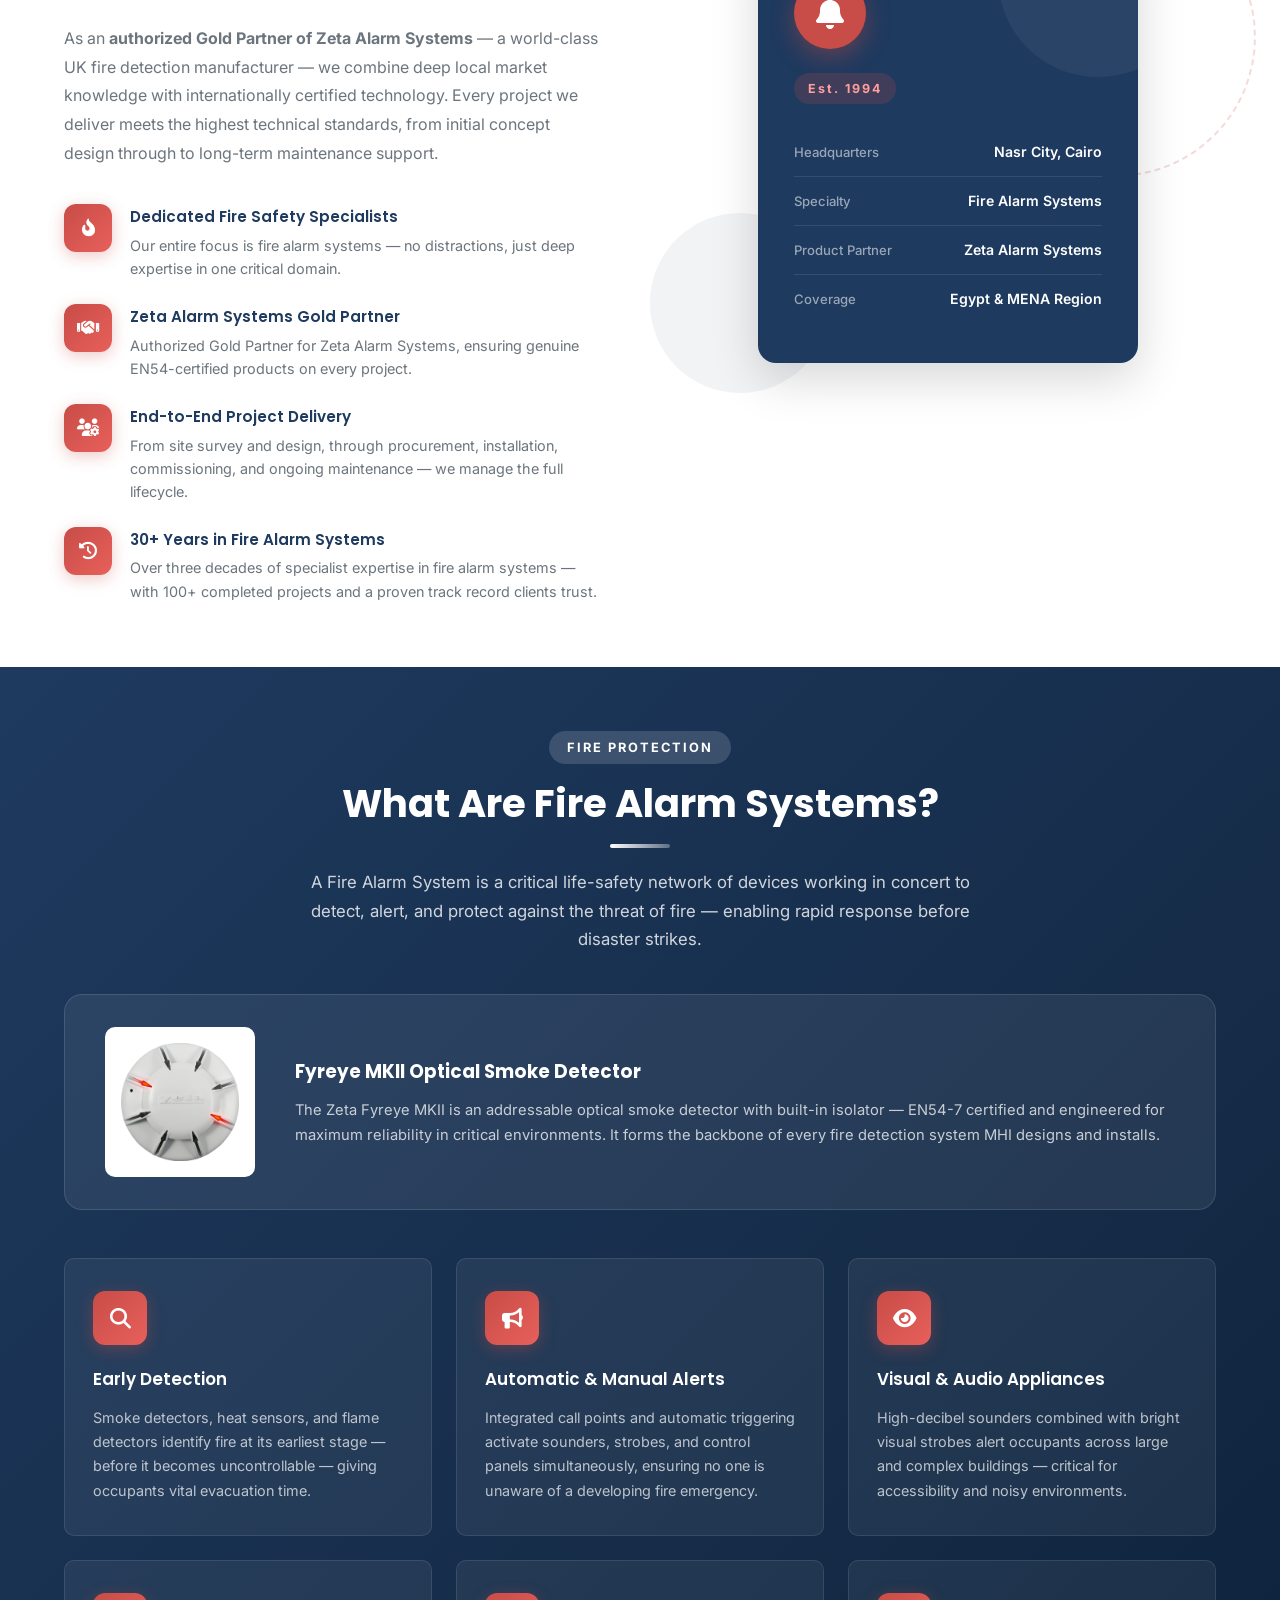
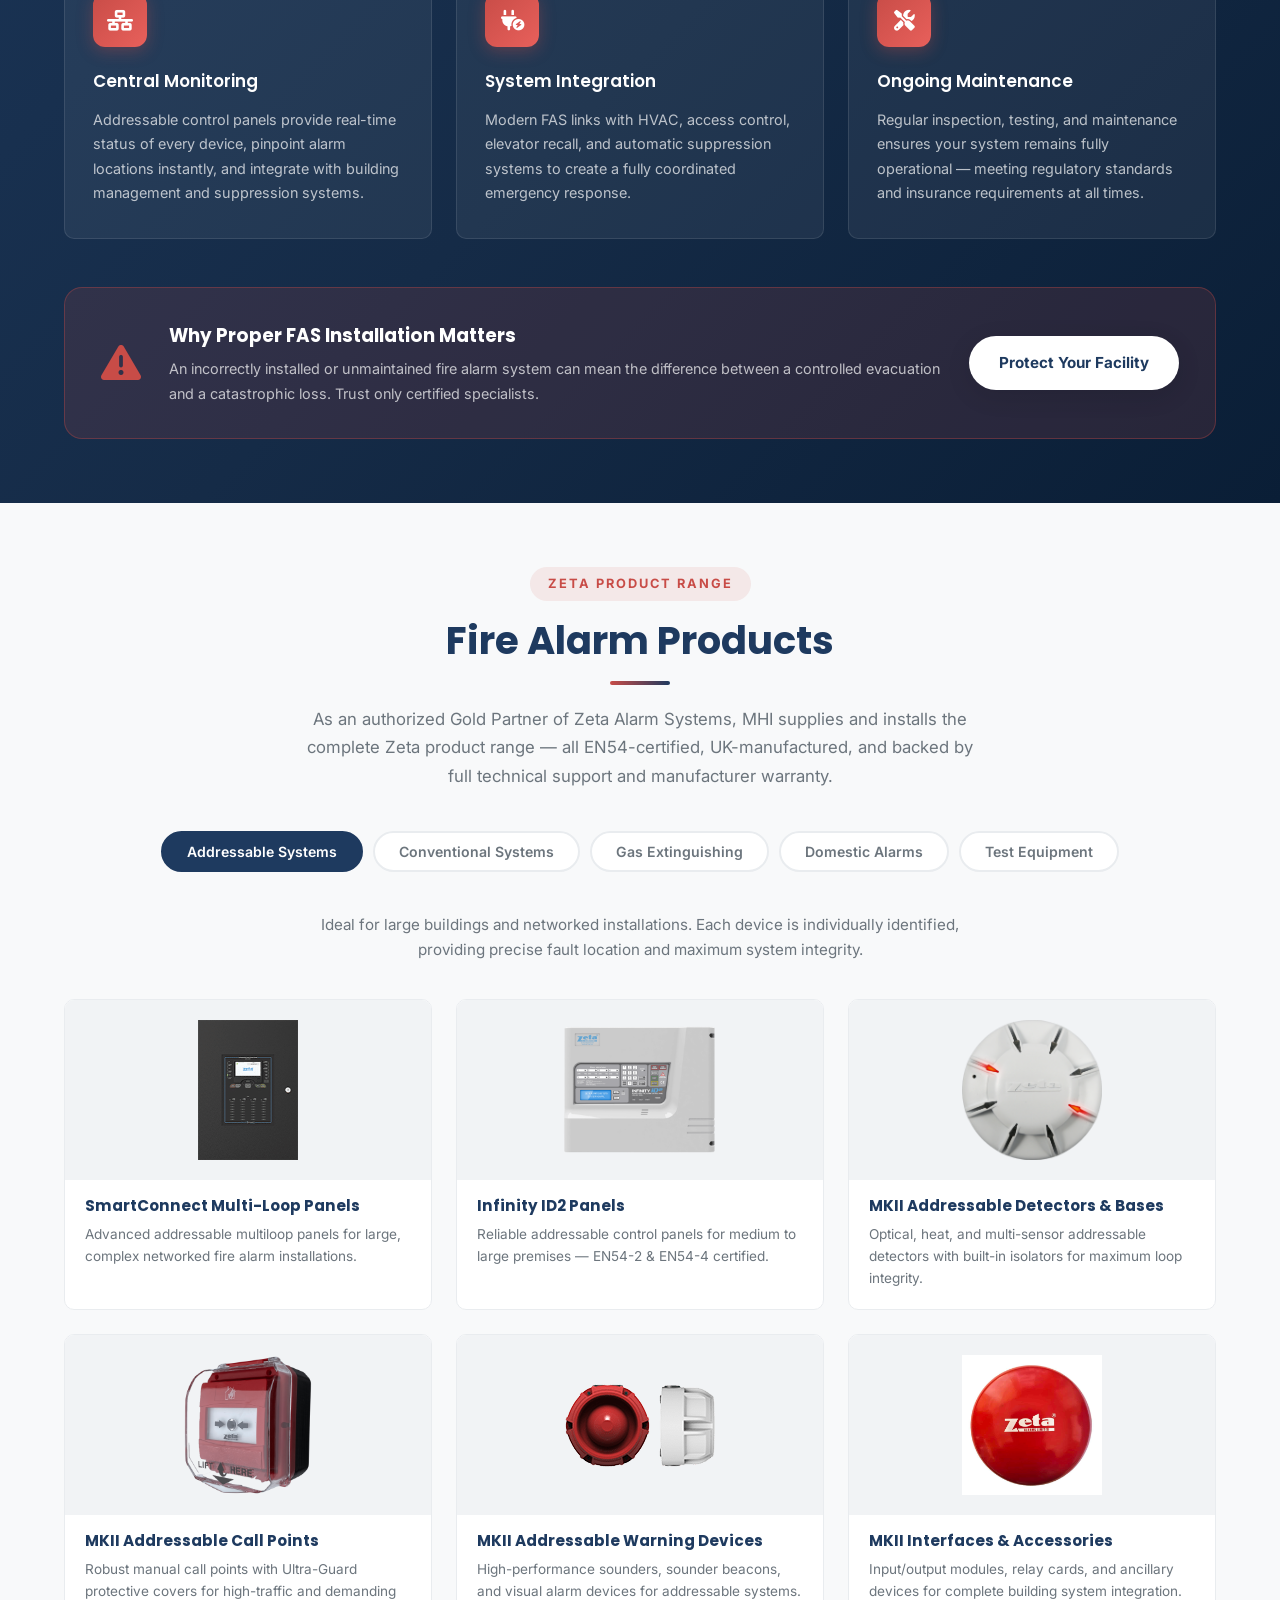
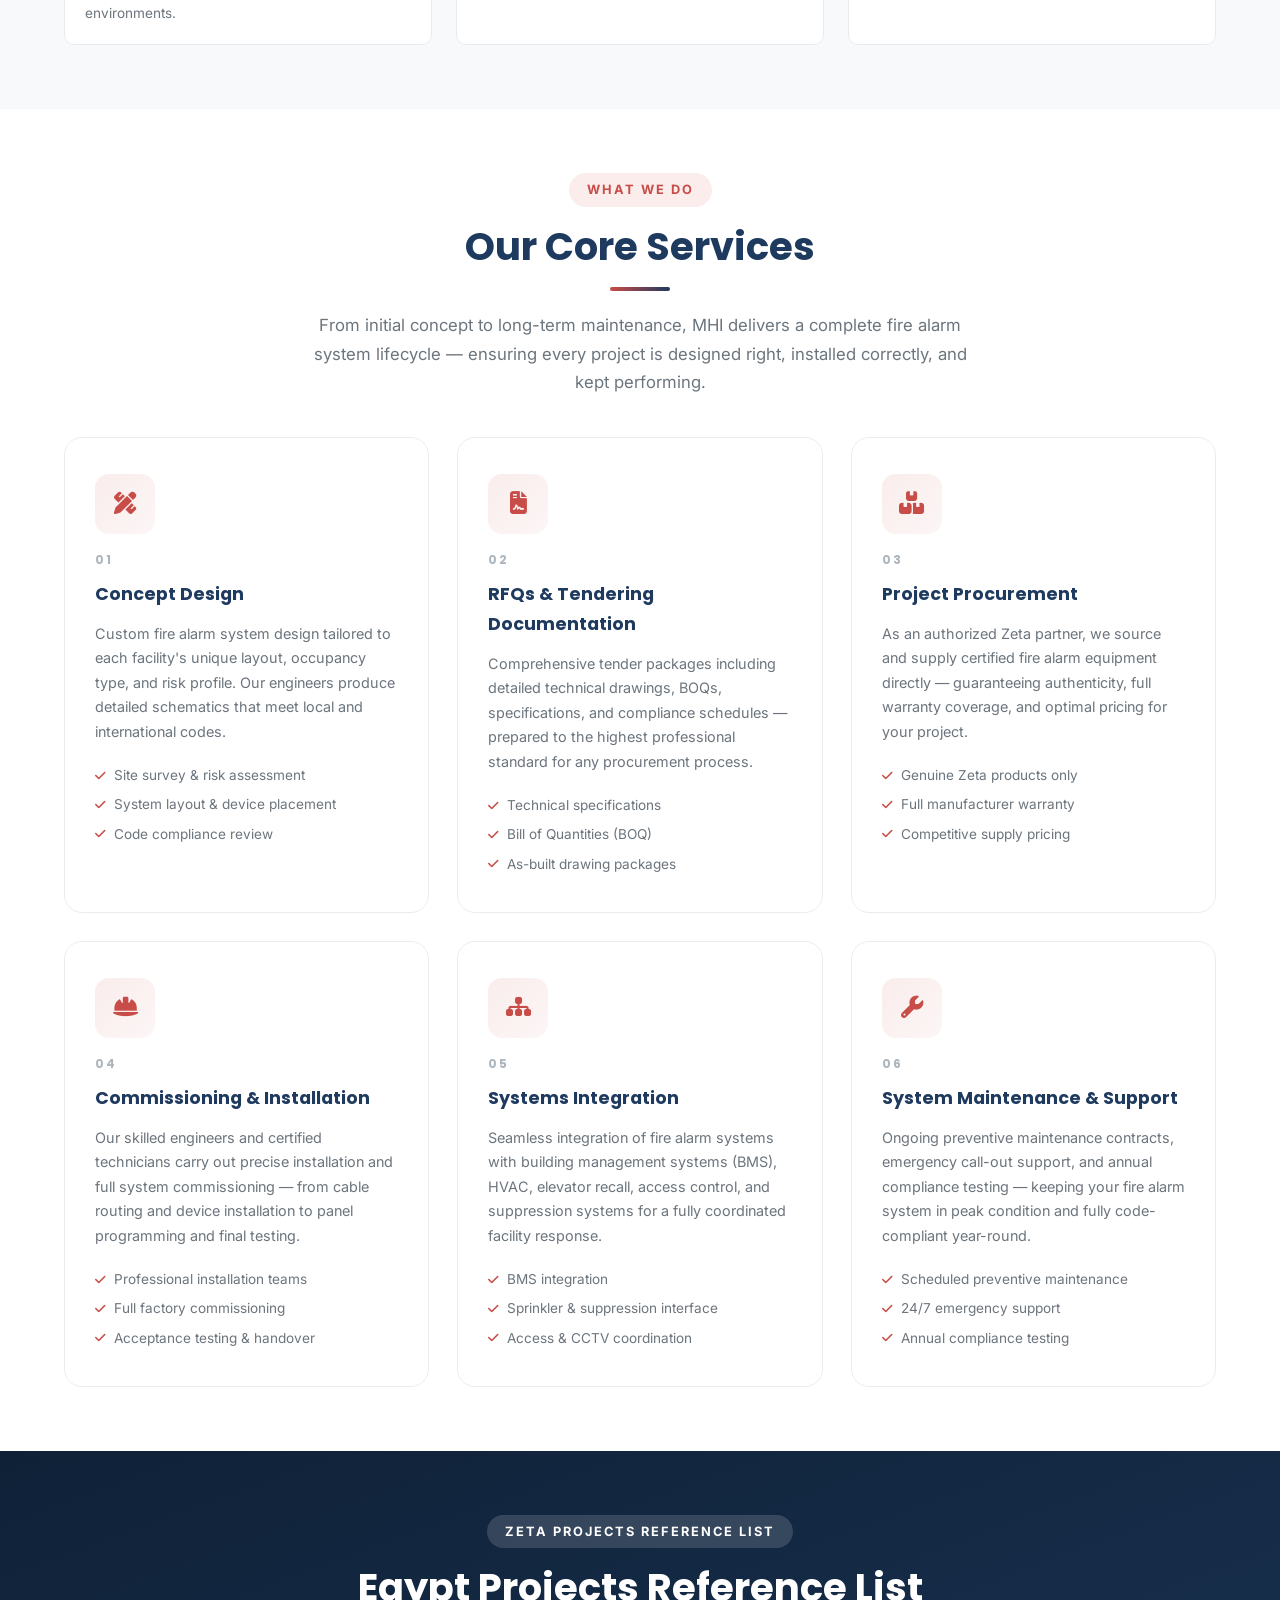
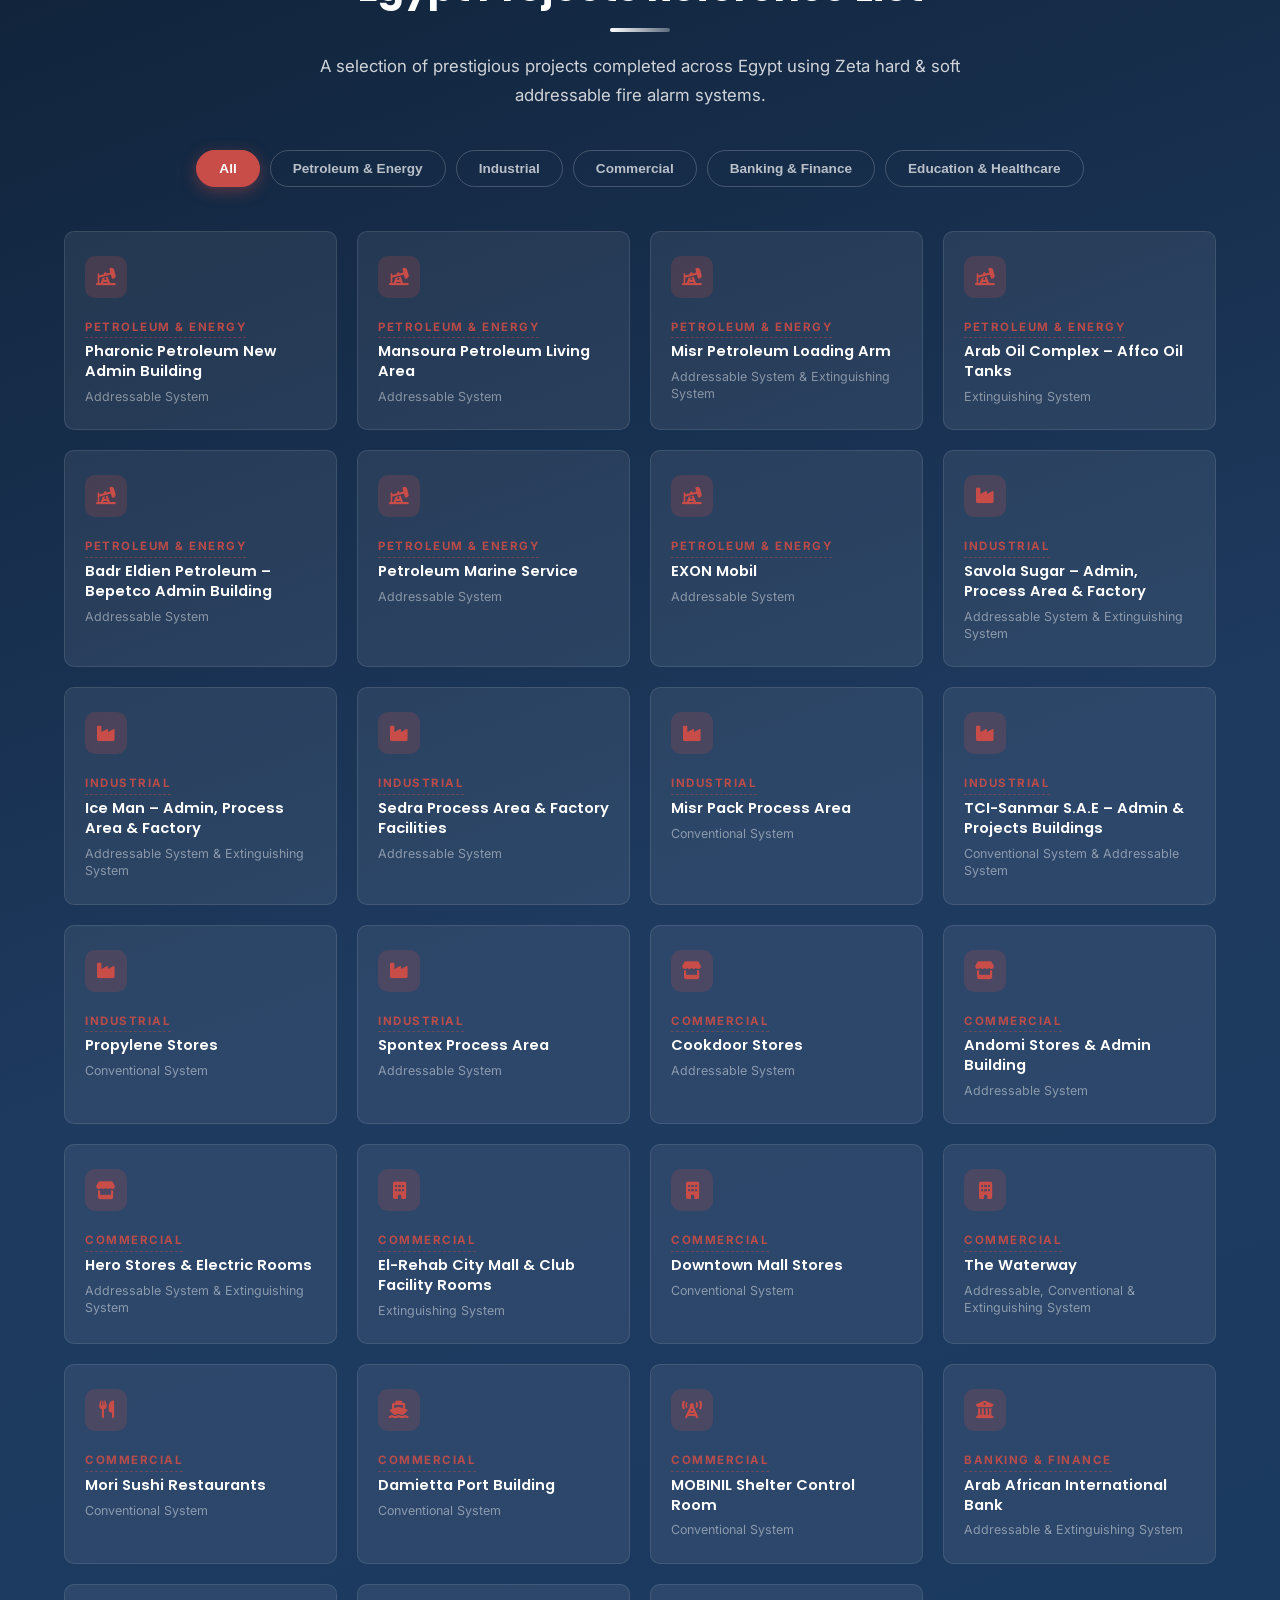
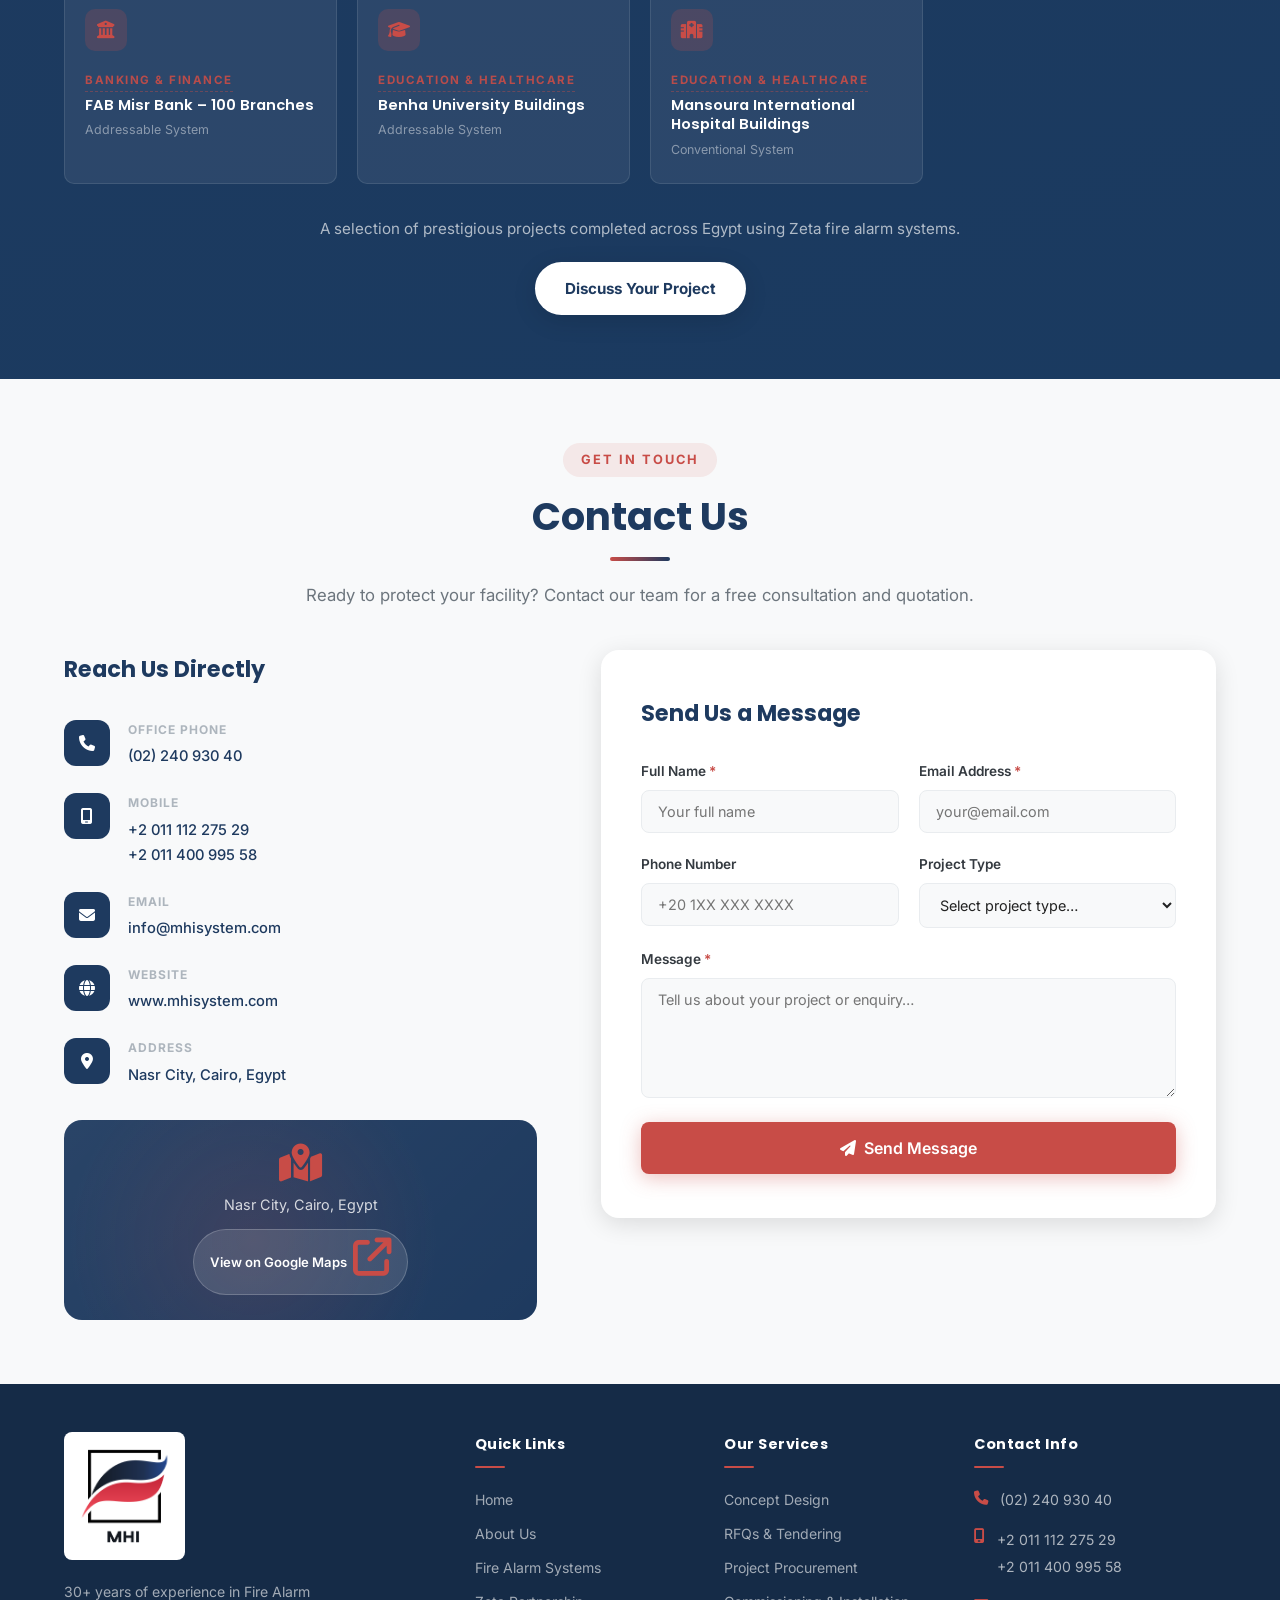
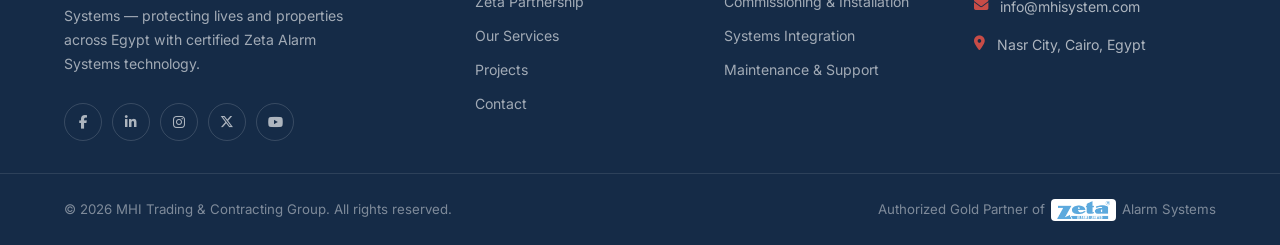
==== commit c4c67457: "Add Zeta product catalog section (EN + AR) with tab navigation Five-tab product browser (Addressable" ====
--- a/index.html
+++ b/index.html
@@ -37,6 +37,7 @@
         <li><a href="#zeta" class="nav-link">Zeta Partnership</a></li>
         <li><a href="#about" class="nav-link">About Us</a></li>
         <li><a href="#fire-alarm" class="nav-link">Fire Alarm Systems</a></li>
+        <li><a href="#products" class="nav-link">Products</a></li>
         <li><a href="#services" class="nav-link">Our Services</a></li>
         <li><a href="#projects" class="nav-link">Projects</a></li>
         <li><a href="#contact" class="nav-link nav-cta">Contact Us</a></li>
@@ -353,6 +354,149 @@
     </section>
 
     <!-- ============================================================
+         PRODUCTS CATALOG
+    ============================================================ -->
+    <section id="products" class="section products-catalog">
+      <div class="container">
+        <div class="section-header">
+          <span class="section-tag">Zeta Product Range</span>
+          <h2 class="section-title">Fire Alarm Products</h2>
+          <div class="section-divider"></div>
+          <p class="section-subtitle">As an authorized Gold Partner of Zeta Alarm Systems, MHI supplies and installs the complete Zeta product range — all EN54-certified, UK-manufactured, and backed by full technical support and manufacturer warranty.</p>
+        </div>
+
+        <div class="prod-cat-tabs">
+          <button class="prod-cat-btn active" data-tab="addressable">Addressable Systems</button>
+          <button class="prod-cat-btn" data-tab="conventional">Conventional Systems</button>
+          <button class="prod-cat-btn" data-tab="gas">Gas Extinguishing</button>
+          <button class="prod-cat-btn" data-tab="domestic">Domestic Alarms</button>
+          <button class="prod-cat-btn" data-tab="test">Test Equipment</button>
+        </div>
+
+        <!-- Addressable Systems -->
+        <div class="prod-panel active" data-tab="addressable">
+          <p class="prod-panel-desc">Ideal for large buildings and networked installations. Each device is individually identified, providing precise fault location and maximum system integrity.</p>
+          <div class="prod-grid">
+            <div class="prod-card">
+              <div class="prod-card-img"><img src="images/control-panel.png" alt="SmartConnect Multi-Loop Panel" /></div>
+              <h4>SmartConnect Multi-Loop Panels</h4>
+              <p>Advanced addressable multiloop panels for large, complex networked fire alarm installations.</p>
+            </div>
+            <div class="prod-card">
+              <div class="prod-card-img"><img src="images/id2-panel.png" alt="Infinity ID2 Panel" /></div>
+              <h4>Infinity ID2 Panels</h4>
+              <p>Reliable addressable control panels for medium to large premises — EN54-2 &amp; EN54-4 certified.</p>
+            </div>
+            <div class="prod-card">
+              <div class="prod-card-img"><img src="images/smoke-detector.png" alt="MKII Addressable Detectors" /></div>
+              <h4>MKII Addressable Detectors &amp; Bases</h4>
+              <p>Optical, heat, and multi-sensor addressable detectors with built-in isolators for maximum loop integrity.</p>
+            </div>
+            <div class="prod-card">
+              <div class="prod-card-img"><img src="images/call-point.png" alt="MKII Addressable Call Points" /></div>
+              <h4>MKII Addressable Call Points</h4>
+              <p>Robust manual call points with Ultra-Guard protective covers for high-traffic and demanding environments.</p>
+            </div>
+            <div class="prod-card">
+              <div class="prod-card-img"><img src="images/raptor-sounder.png" alt="MKII Addressable Warning Devices" /></div>
+              <h4>MKII Addressable Warning Devices</h4>
+              <p>High-performance sounders, sounder beacons, and visual alarm devices for addressable systems.</p>
+            </div>
+            <div class="prod-card">
+              <div class="prod-card-img"><img src="images/fire-bell.jpg" alt="MKII Addressable Interfaces" /></div>
+              <h4>MKII Interfaces &amp; Accessories</h4>
+              <p>Input/output modules, relay cards, and ancillary devices for complete building system integration.</p>
+            </div>
+          </div>
+        </div>
+
+        <!-- Conventional Systems -->
+        <div class="prod-panel" data-tab="conventional">
+          <p class="prod-panel-desc">Ideal for smaller buildings and straightforward installations. Cost-effective and reliable zone-based fire detection for a wide range of premises.</p>
+          <div class="prod-grid">
+            <div class="prod-card">
+              <div class="prod-card-img"><img src="images/infinity8-panel.png" alt="Infinity8 Conventional Panel" /></div>
+              <h4>Infinity8 Conventional Panels</h4>
+              <p>1 to 16 zone conventional fire alarm control panels — compact, reliable, and easy to install.</p>
+            </div>
+            <div class="prod-card">
+              <div class="prod-card-img"><img src="images/control-panel.png" alt="SmartConnect Conventional Multiloop" /></div>
+              <h4>SmartConnect Conventional Multiloop</h4>
+              <p>Multi-loop conventional panels with LED zone indication for medium-sized premises.</p>
+            </div>
+            <div class="prod-card">
+              <div class="prod-card-img"><img src="images/conventional-detectors.png" alt="Fyreye MKII Conventional Detectors" /></div>
+              <h4>Fyreye MKII Conventional Detectors</h4>
+              <p>Optical, heat, and multi-sensor conventional detectors engineered for dependable zone-based detection.</p>
+            </div>
+            <div class="prod-card">
+              <div class="prod-card-img"><img src="images/cp4-call-point.png" alt="CP4 Conventional Call Points" /></div>
+              <h4>CP4 Conventional Call Points</h4>
+              <p>Robust conventional manual call points, surface and flush mounted, for reliable manual activation.</p>
+            </div>
+            <div class="prod-card">
+              <div class="prod-card-img"><img src="images/raptor-sounder.png" alt="Conventional Warning Devices" /></div>
+              <h4>Conventional Warning Devices</h4>
+              <p>Wall sounders, sounder beacons, fire bells, and weatherproof Raptor sounders for all environments.</p>
+            </div>
+            <div class="prod-card">
+              <div class="prod-card-img"><img src="images/beam-detector.png" alt="Beam & Flame Detectors" /></div>
+              <h4>Beam &amp; Flame Detectors</h4>
+              <p>Zeta Beam Xtra and UV/IR flame detectors for large open spaces, warehouses, and high-risk areas.</p>
+            </div>
+          </div>
+        </div>
+
+        <!-- Gas Extinguishing -->
+        <div class="prod-panel" data-tab="gas">
+          <p class="prod-panel-desc">Total flooding gas extinguishing systems for the protection of critical assets in server rooms, electrical switchrooms, and specialist facilities.</p>
+          <div class="prod-grid prod-grid-center">
+            <div class="prod-card">
+              <div class="prod-card-img"><img src="images/gas-panel.png" alt="Premier EX Pro" /></div>
+              <h4>Premier EX Pro</h4>
+              <p>Advanced gas extinguishing control panel for clean agent and CO₂ suppression systems in critical environments.</p>
+            </div>
+          </div>
+        </div>
+
+        <!-- Domestic -->
+        <div class="prod-panel" data-tab="domestic">
+          <p class="prod-panel-desc">Reliable standalone fire alarm detectors for residential properties, apartments, and small domestic installations.</p>
+          <div class="prod-grid">
+            <div class="prod-card">
+              <div class="prod-card-img"><img src="images/smoke-detector.png" alt="Battery Operated Detectors" /></div>
+              <h4>Battery Operated Detectors</h4>
+              <p>Standalone battery-powered smoke and heat detectors for quick, simple residential installation — no wiring required.</p>
+            </div>
+            <div class="prod-card">
+              <div class="prod-card-img"><img src="images/conventional-detectors.png" alt="Mains Operated Detectors" /></div>
+              <h4>Mains Operated Detectors</h4>
+              <p>240V mains-powered interconnectable detectors with battery back-up for comprehensive domestic protection.</p>
+            </div>
+          </div>
+        </div>
+
+        <!-- Test Equipment -->
+        <div class="prod-panel" data-tab="test">
+          <p class="prod-panel-desc">Professional detector testing tools and aerosols for commissioning engineers and maintenance technicians.</p>
+          <div class="prod-grid">
+            <div class="prod-card">
+              <div class="prod-card-img"><img src="images/test-equipment.jpg" alt="Detector Test Tools" /></div>
+              <h4>Detector Test Tools</h4>
+              <p>Extended reach test poles and functional test heads for smoke, heat, and multi-sensor detectors at height.</p>
+            </div>
+            <div class="prod-card">
+              <div class="prod-card-img"><img src="images/smoke-detector.png" alt="Detector Test Aerosols" /></div>
+              <h4>Detector Test Aerosols</h4>
+              <p>Smoke and heat simulation aerosols for functional testing of fire detectors during commissioning and maintenance visits.</p>
+            </div>
+          </div>
+        </div>
+
+      </div>
+    </section>
+
+    <!-- ============================================================
          OUR SERVICES
     ============================================================ -->
     <section id="services" class="section services">
--- a/css/styles.css
+++ b/css/styles.css
@@ -192,6 +192,9 @@
   width: auto;
   object-fit: contain;
   display: block;
+  background: var(--white);
+  border-radius: 10px;
+  padding: 6px 12px;
   transition: var(--transition);
 }
 
@@ -1030,6 +1033,101 @@
 /* ============================================================
    SERVICES
 ============================================================ */
+/* ============================================================
+   PRODUCTS CATALOG
+============================================================ */
+.products-catalog { background: var(--gray-50); }
+
+.prod-cat-tabs {
+  display: flex;
+  flex-wrap: wrap;
+  gap: 10px;
+  justify-content: center;
+  margin-bottom: 40px;
+}
+
+.prod-cat-btn {
+  padding: 10px 24px;
+  border-radius: 50px;
+  border: 2px solid var(--gray-200);
+  background: var(--white);
+  color: var(--gray-600);
+  font-family: var(--font-body);
+  font-size: .88rem;
+  font-weight: 600;
+  cursor: pointer;
+  transition: all var(--transition);
+}
+.prod-cat-btn:hover { border-color: var(--blue); color: var(--blue); }
+.prod-cat-btn.active { background: var(--blue); border-color: var(--blue); color: var(--white); }
+
+.prod-panel { display: none; }
+.prod-panel.active { display: block; animation: fadeInUp .35s ease both; }
+
+.prod-panel-desc {
+  text-align: center;
+  color: var(--gray-600);
+  font-size: .95rem;
+  line-height: 1.7;
+  max-width: 700px;
+  margin: 0 auto 36px;
+}
+
+.prod-grid {
+  display: grid;
+  grid-template-columns: repeat(3, 1fr);
+  gap: 24px;
+}
+.prod-grid-center { max-width: 340px; margin: 0 auto; }
+
+.prod-card {
+  background: var(--white);
+  border-radius: var(--radius);
+  border: 1px solid var(--gray-200);
+  overflow: hidden;
+  transition: box-shadow var(--transition), transform var(--transition);
+}
+.prod-card:hover { box-shadow: var(--shadow-md); transform: translateY(-4px); }
+
+.prod-card-img {
+  background: var(--gray-100);
+  height: 180px;
+  display: flex;
+  align-items: center;
+  justify-content: center;
+  padding: 20px;
+}
+.prod-card-img img {
+  max-height: 140px;
+  width: auto;
+  max-width: 100%;
+  object-fit: contain;
+}
+
+.prod-card h4 {
+  font-family: var(--font-head);
+  font-size: .95rem;
+  font-weight: 700;
+  color: var(--blue);
+  padding: 16px 20px 8px;
+  line-height: 1.3;
+}
+
+.prod-card p {
+  font-size: .85rem;
+  color: var(--gray-600);
+  padding: 0 20px 20px;
+  line-height: 1.6;
+}
+
+@media (max-width: 900px) {
+  .prod-grid { grid-template-columns: repeat(2, 1fr); }
+}
+@media (max-width: 480px) {
+  .prod-grid { grid-template-columns: 1fr; }
+  .prod-cat-btn { font-size: .8rem; padding: 8px 16px; }
+}
+
 .services { background: var(--white); }
 
 .services-grid {
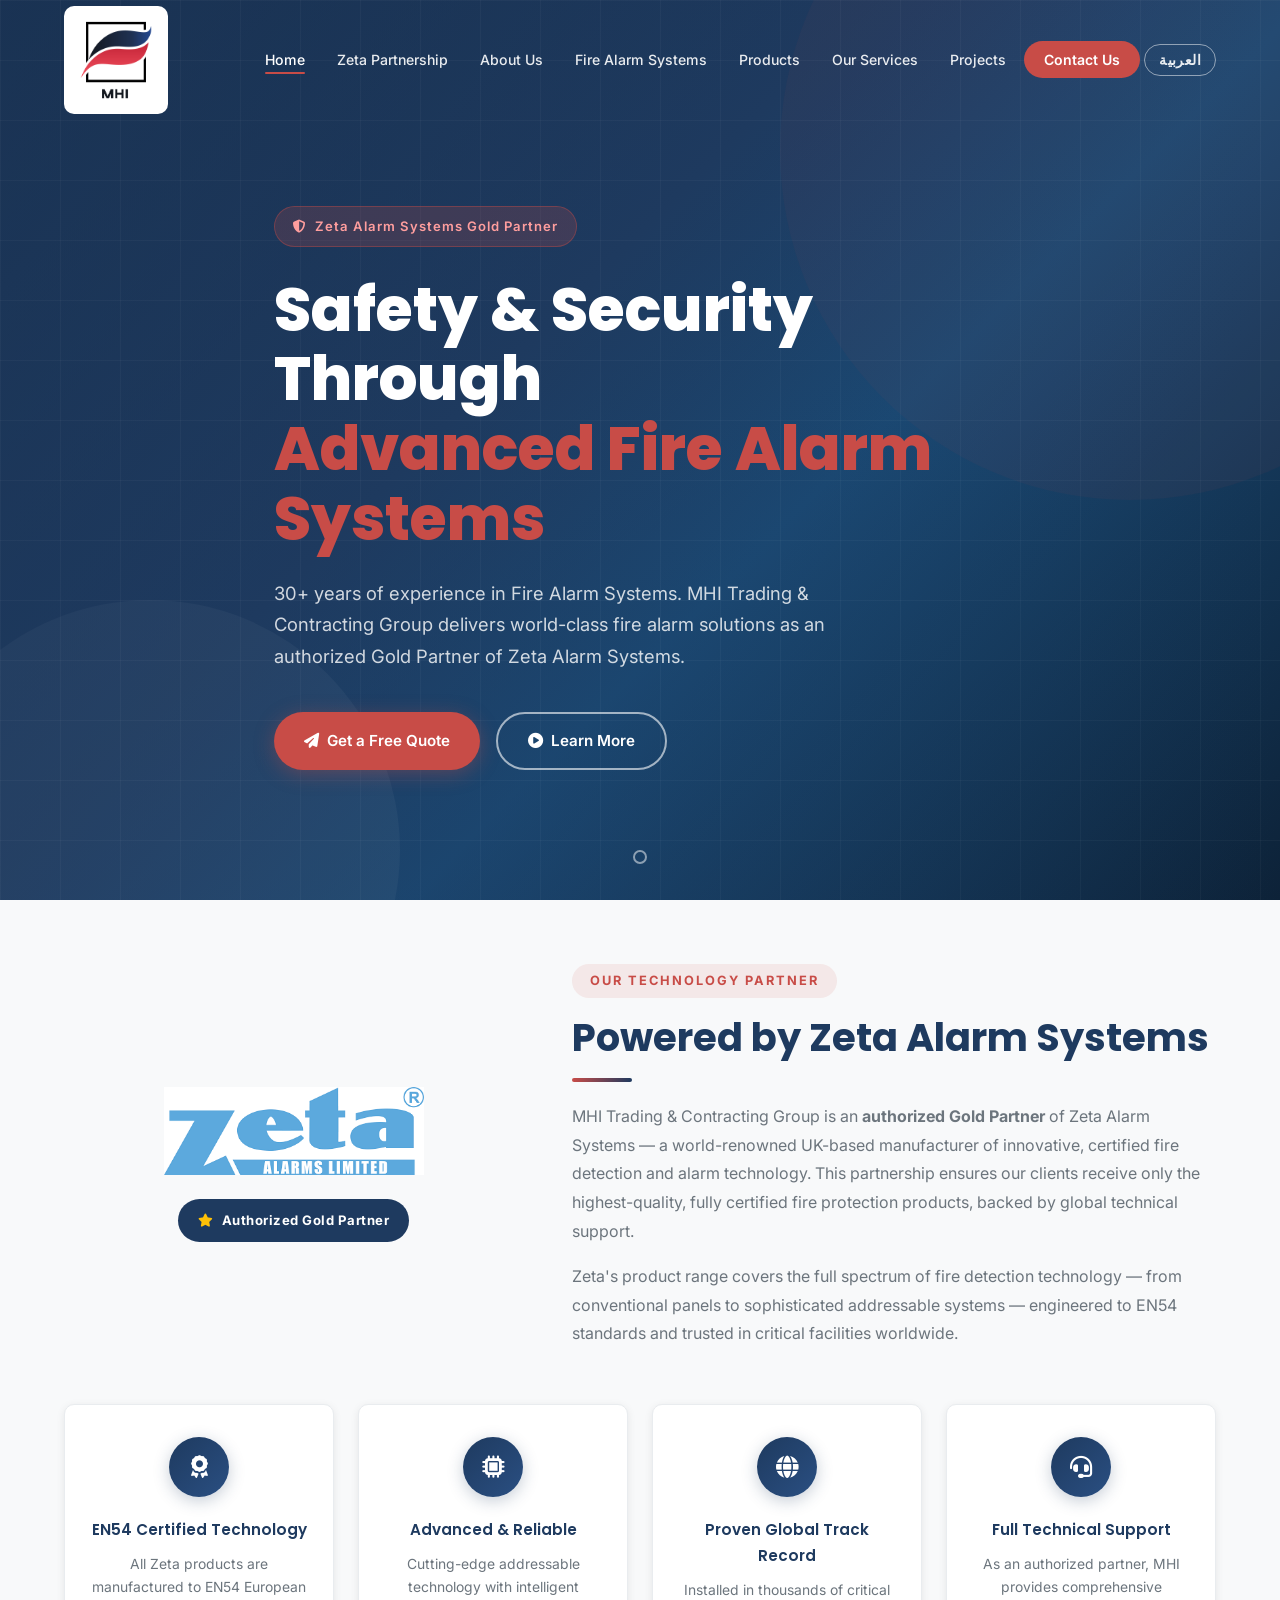
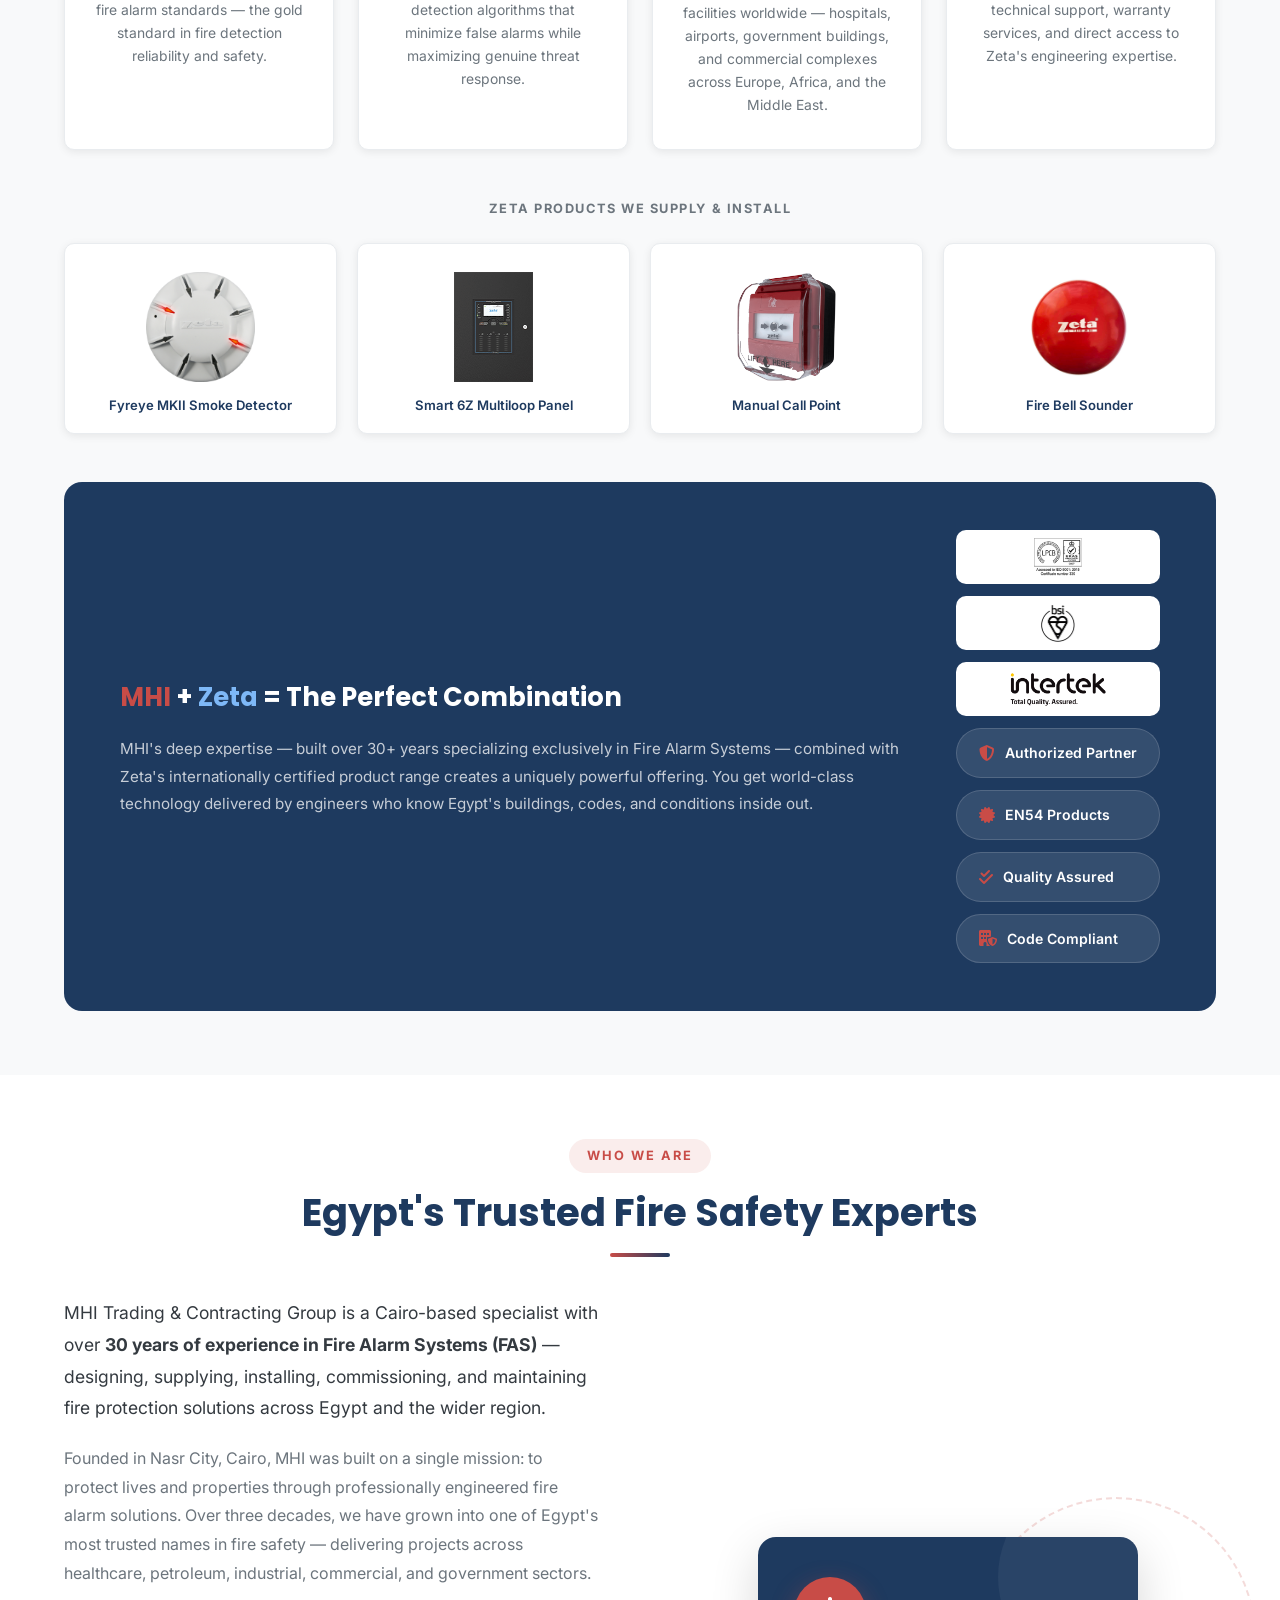
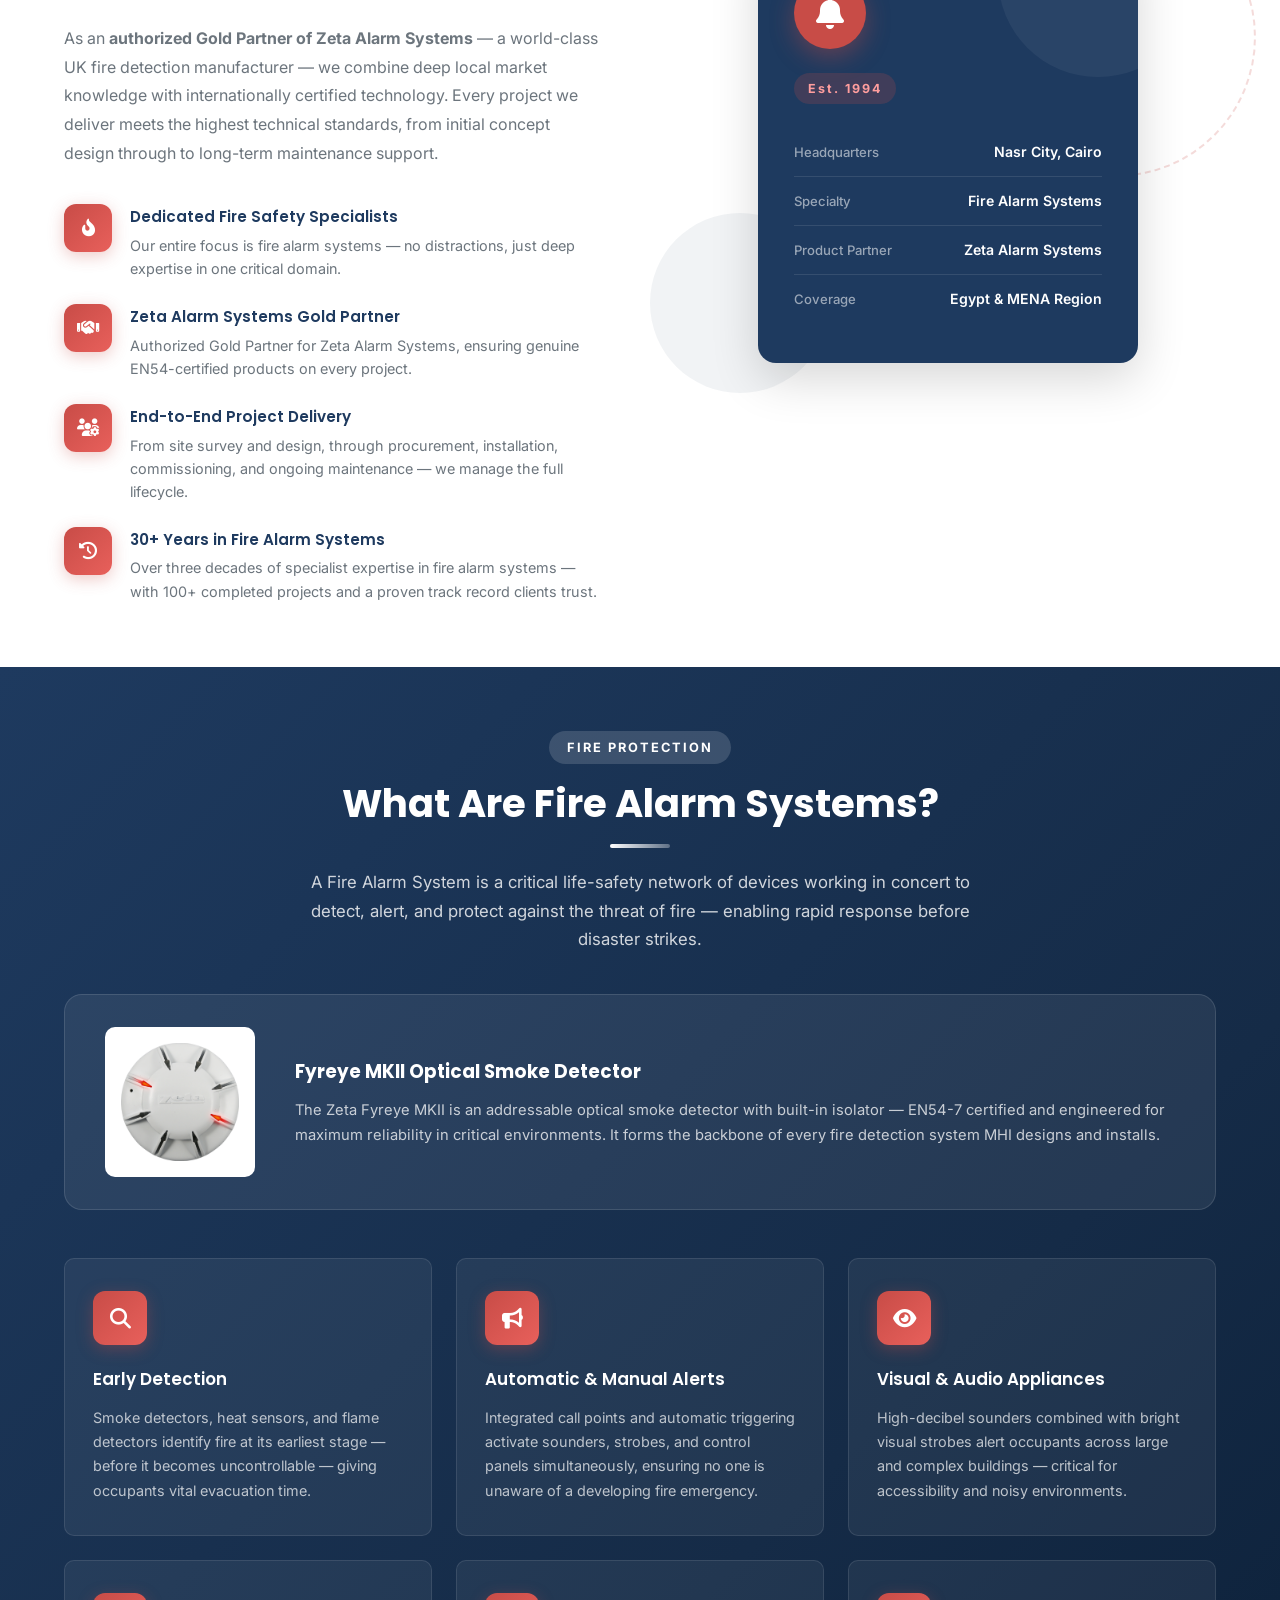
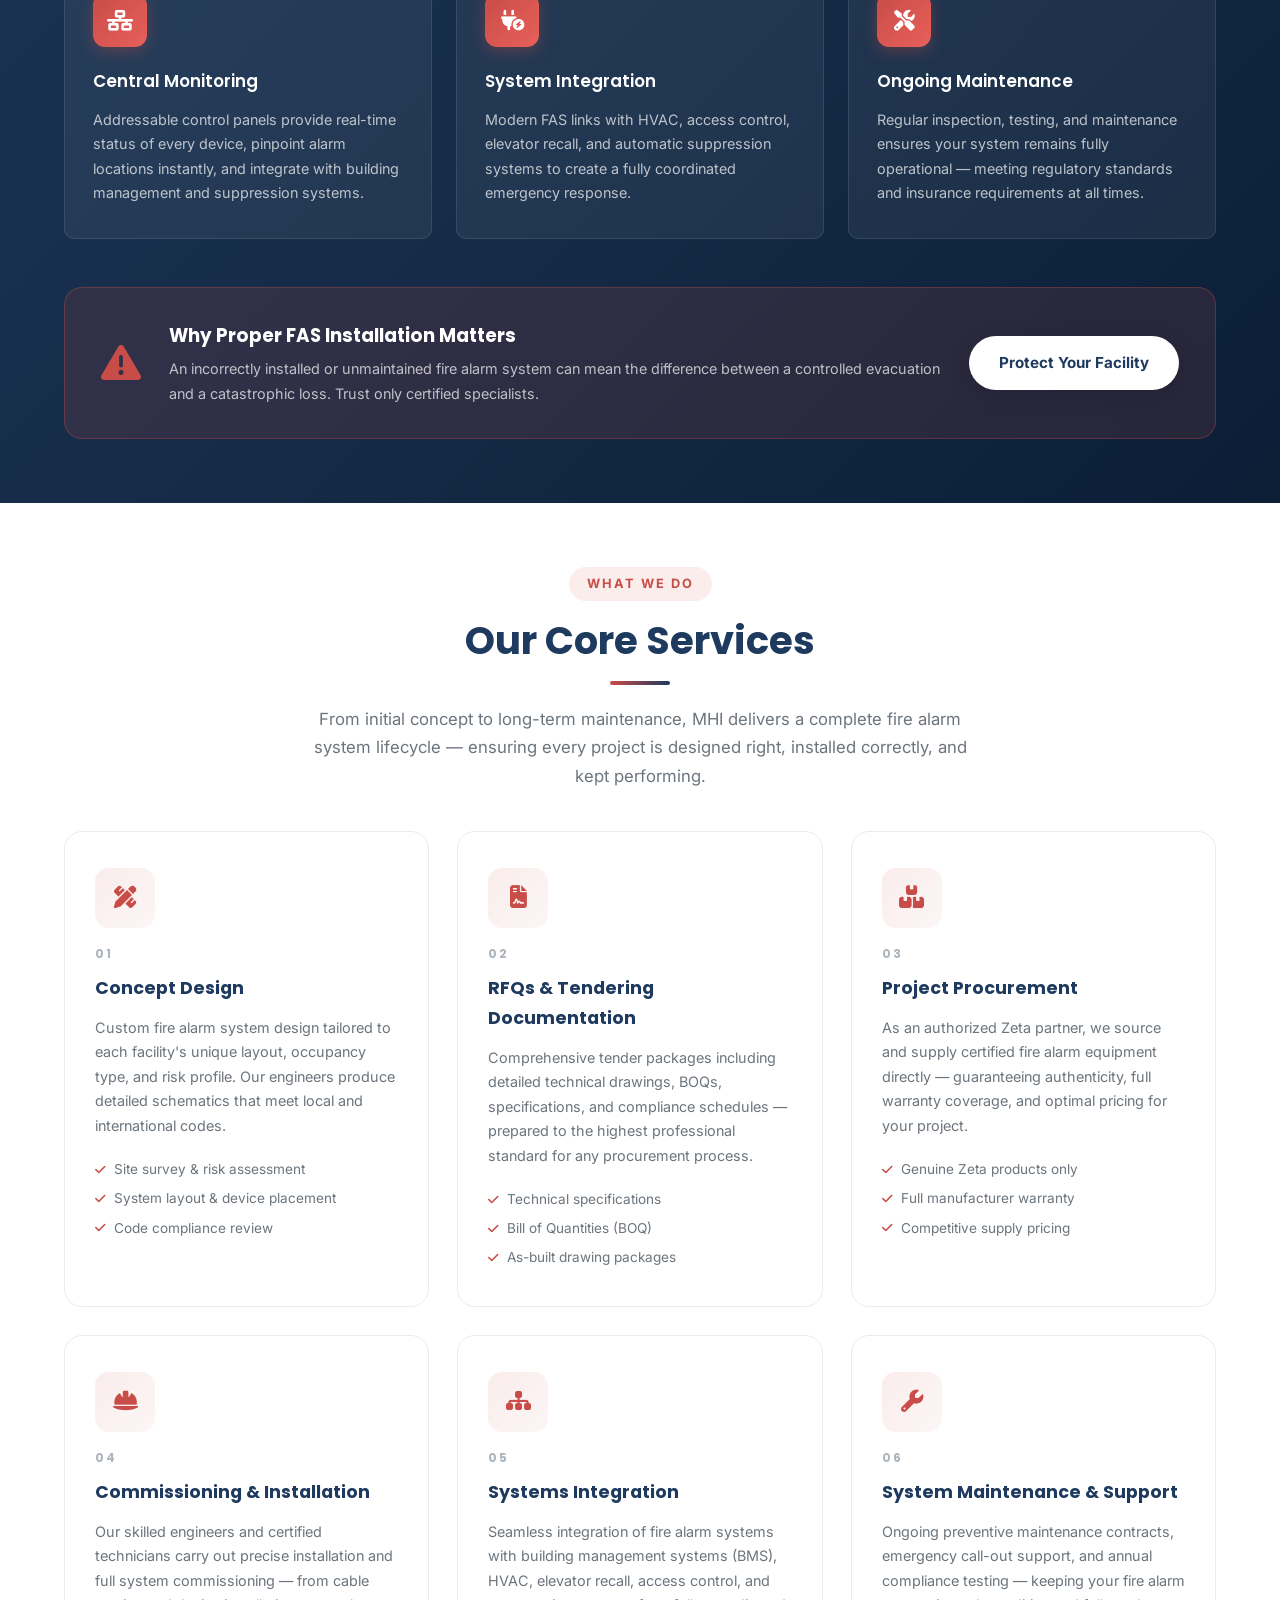
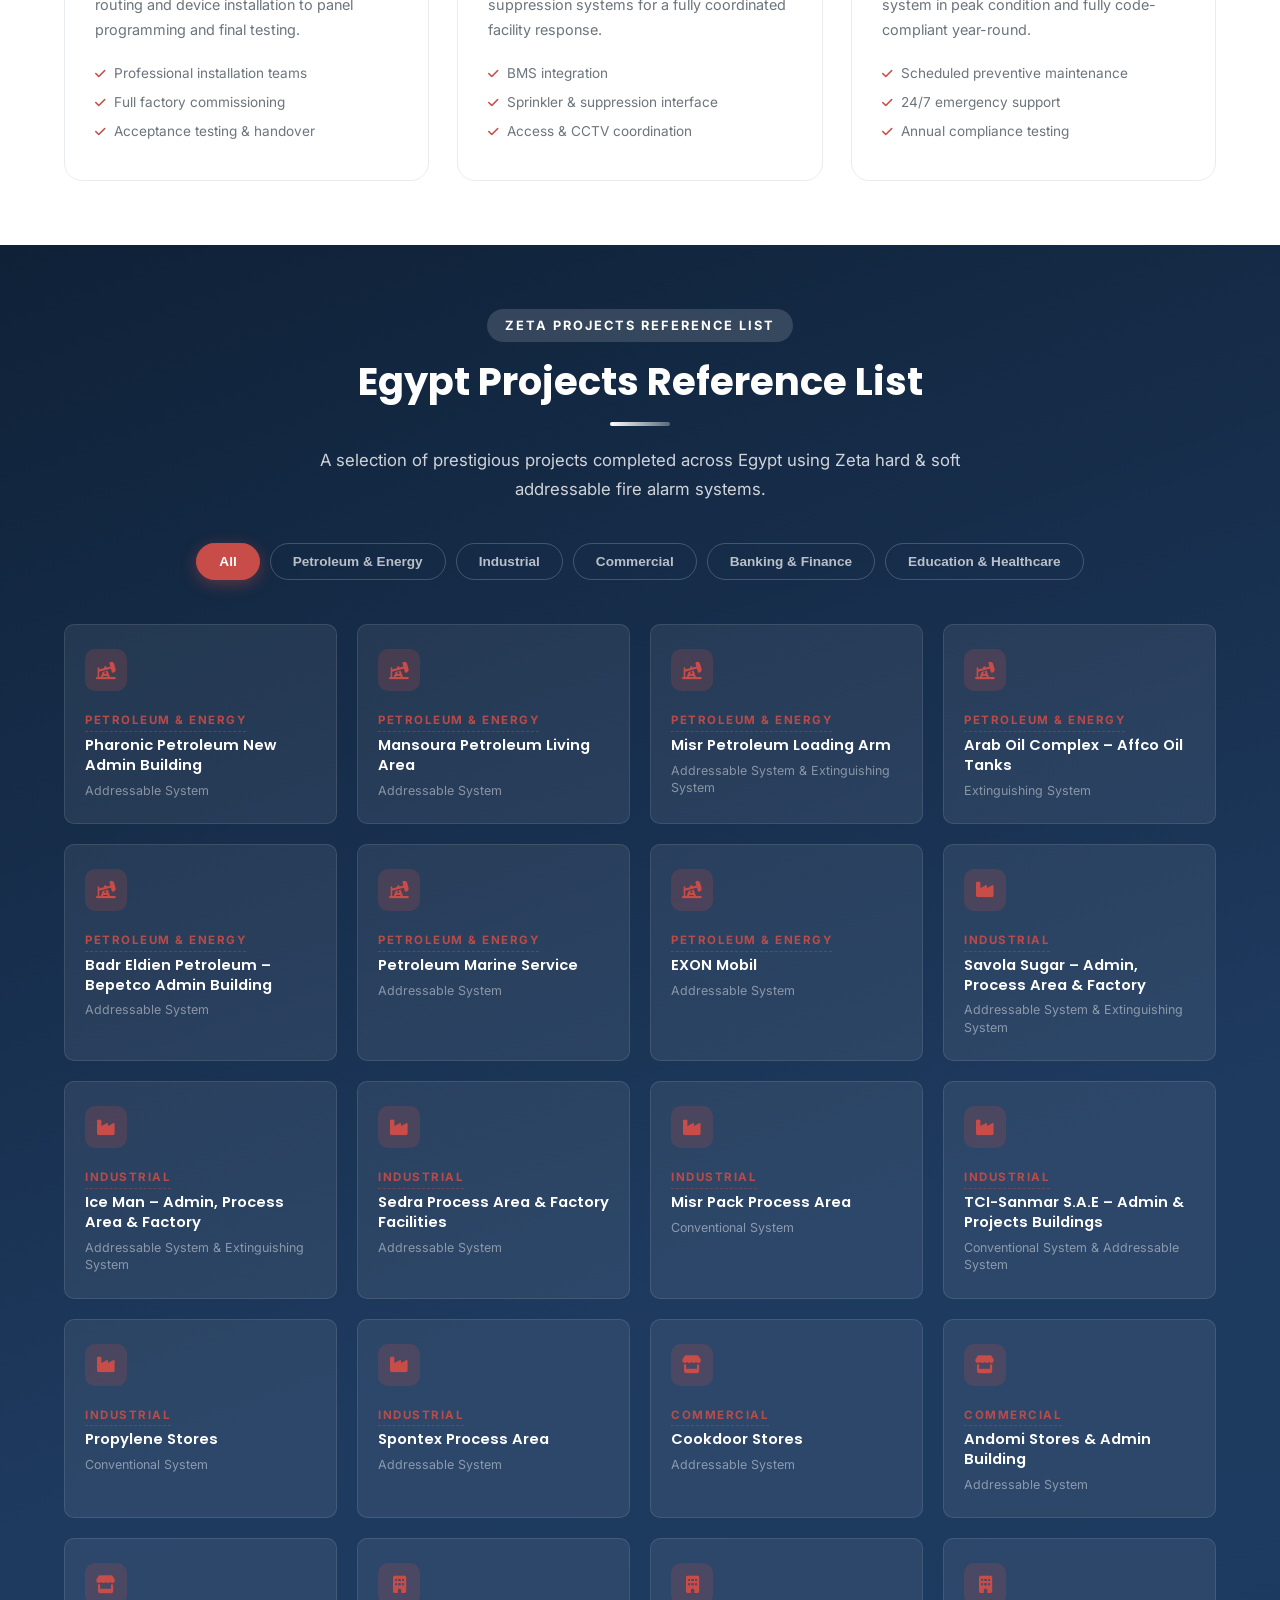
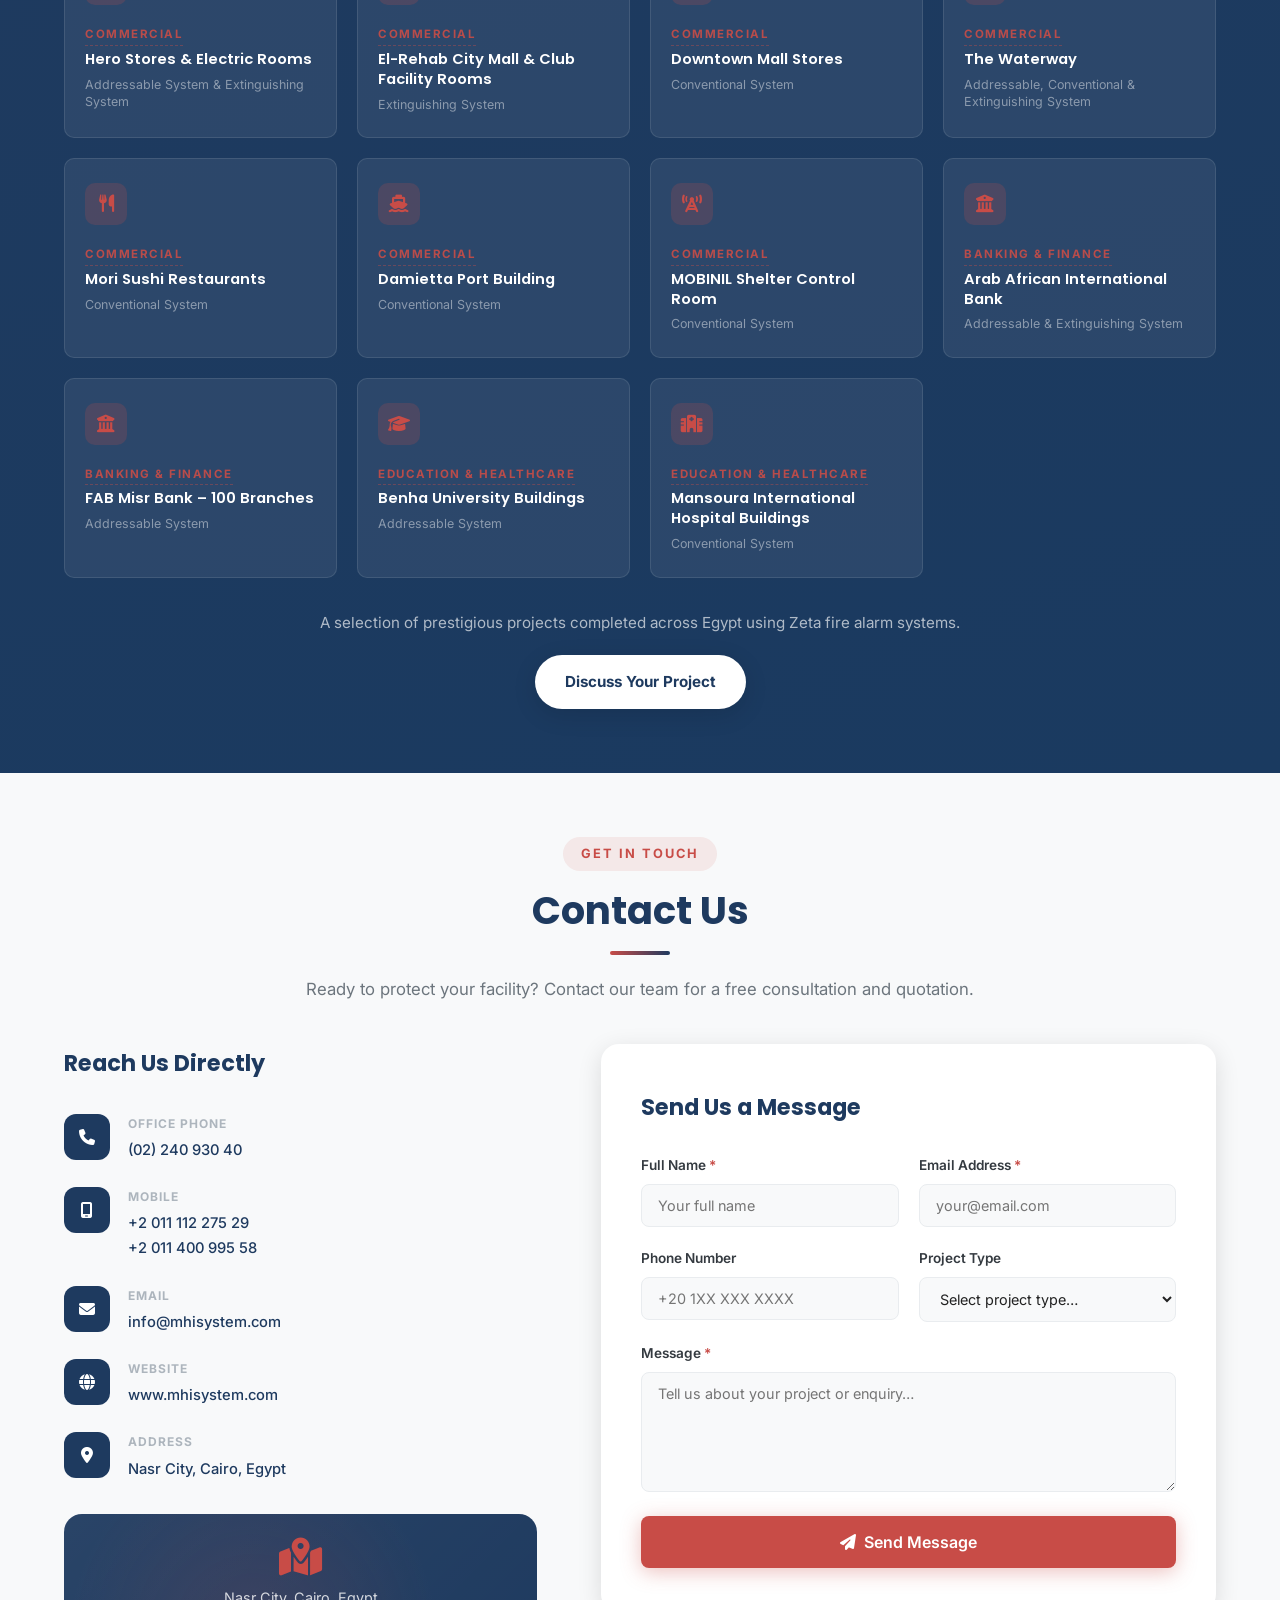
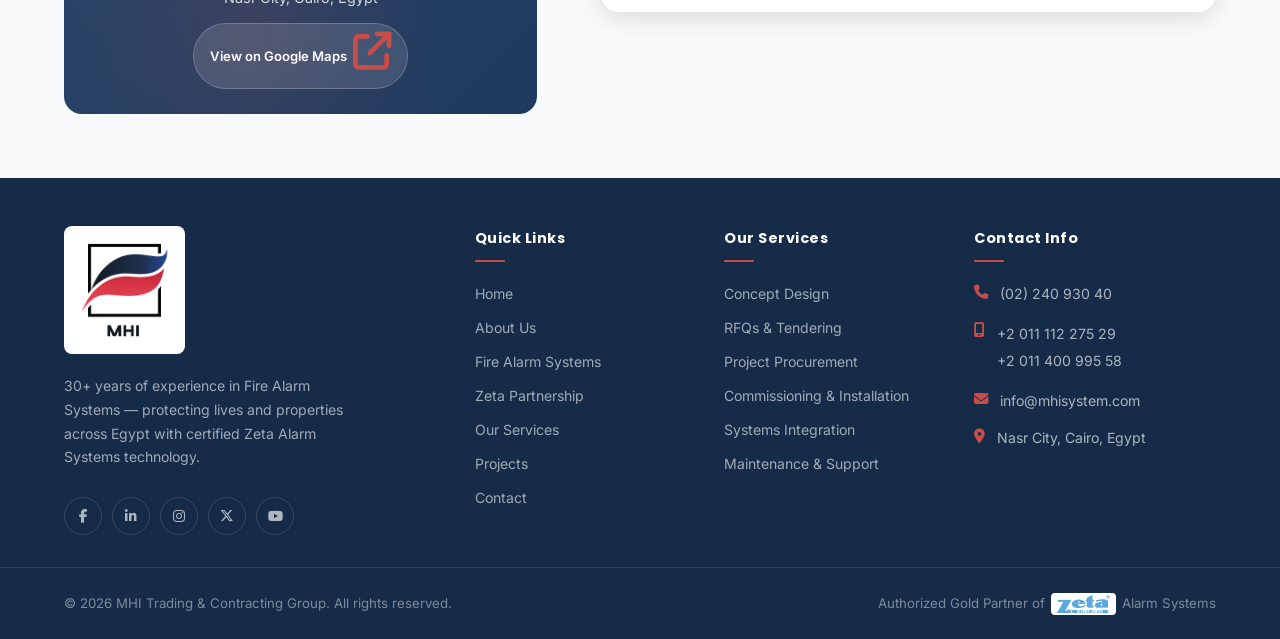
==== commit 8df28de9: "Move Products to a dedicated page (products.html + ar/products.html) Removes the inline products sec" ====
--- a/index.html
+++ b/index.html
@@ -37,7 +37,7 @@
         <li><a href="#zeta" class="nav-link">Zeta Partnership</a></li>
         <li><a href="#about" class="nav-link">About Us</a></li>
         <li><a href="#fire-alarm" class="nav-link">Fire Alarm Systems</a></li>
-        <li><a href="#products" class="nav-link">Products</a></li>
+        <li><a href="products.html" class="nav-link">Products</a></li>
         <li><a href="#services" class="nav-link">Our Services</a></li>
         <li><a href="#projects" class="nav-link">Projects</a></li>
         <li><a href="#contact" class="nav-link nav-cta">Contact Us</a></li>
@@ -354,149 +354,6 @@
     </section>
 
     <!-- ============================================================
-         PRODUCTS CATALOG
-    ============================================================ -->
-    <section id="products" class="section products-catalog">
-      <div class="container">
-        <div class="section-header">
-          <span class="section-tag">Zeta Product Range</span>
-          <h2 class="section-title">Fire Alarm Products</h2>
-          <div class="section-divider"></div>
-          <p class="section-subtitle">As an authorized Gold Partner of Zeta Alarm Systems, MHI supplies and installs the complete Zeta product range — all EN54-certified, UK-manufactured, and backed by full technical support and manufacturer warranty.</p>
-        </div>
-
-        <div class="prod-cat-tabs">
-          <button class="prod-cat-btn active" data-tab="addressable">Addressable Systems</button>
-          <button class="prod-cat-btn" data-tab="conventional">Conventional Systems</button>
-          <button class="prod-cat-btn" data-tab="gas">Gas Extinguishing</button>
-          <button class="prod-cat-btn" data-tab="domestic">Domestic Alarms</button>
-          <button class="prod-cat-btn" data-tab="test">Test Equipment</button>
-        </div>
-
-        <!-- Addressable Systems -->
-        <div class="prod-panel active" data-tab="addressable">
-          <p class="prod-panel-desc">Ideal for large buildings and networked installations. Each device is individually identified, providing precise fault location and maximum system integrity.</p>
-          <div class="prod-grid">
-            <div class="prod-card">
-              <div class="prod-card-img"><img src="images/control-panel.png" alt="SmartConnect Multi-Loop Panel" /></div>
-              <h4>SmartConnect Multi-Loop Panels</h4>
-              <p>Advanced addressable multiloop panels for large, complex networked fire alarm installations.</p>
-            </div>
-            <div class="prod-card">
-              <div class="prod-card-img"><img src="images/id2-panel.png" alt="Infinity ID2 Panel" /></div>
-              <h4>Infinity ID2 Panels</h4>
-              <p>Reliable addressable control panels for medium to large premises — EN54-2 &amp; EN54-4 certified.</p>
-            </div>
-            <div class="prod-card">
-              <div class="prod-card-img"><img src="images/smoke-detector.png" alt="MKII Addressable Detectors" /></div>
-              <h4>MKII Addressable Detectors &amp; Bases</h4>
-              <p>Optical, heat, and multi-sensor addressable detectors with built-in isolators for maximum loop integrity.</p>
-            </div>
-            <div class="prod-card">
-              <div class="prod-card-img"><img src="images/call-point.png" alt="MKII Addressable Call Points" /></div>
-              <h4>MKII Addressable Call Points</h4>
-              <p>Robust manual call points with Ultra-Guard protective covers for high-traffic and demanding environments.</p>
-            </div>
-            <div class="prod-card">
-              <div class="prod-card-img"><img src="images/raptor-sounder.png" alt="MKII Addressable Warning Devices" /></div>
-              <h4>MKII Addressable Warning Devices</h4>
-              <p>High-performance sounders, sounder beacons, and visual alarm devices for addressable systems.</p>
-            </div>
-            <div class="prod-card">
-              <div class="prod-card-img"><img src="images/fire-bell.jpg" alt="MKII Addressable Interfaces" /></div>
-              <h4>MKII Interfaces &amp; Accessories</h4>
-              <p>Input/output modules, relay cards, and ancillary devices for complete building system integration.</p>
-            </div>
-          </div>
-        </div>
-
-        <!-- Conventional Systems -->
-        <div class="prod-panel" data-tab="conventional">
-          <p class="prod-panel-desc">Ideal for smaller buildings and straightforward installations. Cost-effective and reliable zone-based fire detection for a wide range of premises.</p>
-          <div class="prod-grid">
-            <div class="prod-card">
-              <div class="prod-card-img"><img src="images/infinity8-panel.png" alt="Infinity8 Conventional Panel" /></div>
-              <h4>Infinity8 Conventional Panels</h4>
-              <p>1 to 16 zone conventional fire alarm control panels — compact, reliable, and easy to install.</p>
-            </div>
-            <div class="prod-card">
-              <div class="prod-card-img"><img src="images/control-panel.png" alt="SmartConnect Conventional Multiloop" /></div>
-              <h4>SmartConnect Conventional Multiloop</h4>
-              <p>Multi-loop conventional panels with LED zone indication for medium-sized premises.</p>
-            </div>
-            <div class="prod-card">
-              <div class="prod-card-img"><img src="images/conventional-detectors.png" alt="Fyreye MKII Conventional Detectors" /></div>
-              <h4>Fyreye MKII Conventional Detectors</h4>
-              <p>Optical, heat, and multi-sensor conventional detectors engineered for dependable zone-based detection.</p>
-            </div>
-            <div class="prod-card">
-              <div class="prod-card-img"><img src="images/cp4-call-point.png" alt="CP4 Conventional Call Points" /></div>
-              <h4>CP4 Conventional Call Points</h4>
-              <p>Robust conventional manual call points, surface and flush mounted, for reliable manual activation.</p>
-            </div>
-            <div class="prod-card">
-              <div class="prod-card-img"><img src="images/raptor-sounder.png" alt="Conventional Warning Devices" /></div>
-              <h4>Conventional Warning Devices</h4>
-              <p>Wall sounders, sounder beacons, fire bells, and weatherproof Raptor sounders for all environments.</p>
-            </div>
-            <div class="prod-card">
-              <div class="prod-card-img"><img src="images/beam-detector.png" alt="Beam & Flame Detectors" /></div>
-              <h4>Beam &amp; Flame Detectors</h4>
-              <p>Zeta Beam Xtra and UV/IR flame detectors for large open spaces, warehouses, and high-risk areas.</p>
-            </div>
-          </div>
-        </div>
-
-        <!-- Gas Extinguishing -->
-        <div class="prod-panel" data-tab="gas">
-          <p class="prod-panel-desc">Total flooding gas extinguishing systems for the protection of critical assets in server rooms, electrical switchrooms, and specialist facilities.</p>
-          <div class="prod-grid prod-grid-center">
-            <div class="prod-card">
-              <div class="prod-card-img"><img src="images/gas-panel.png" alt="Premier EX Pro" /></div>
-              <h4>Premier EX Pro</h4>
-              <p>Advanced gas extinguishing control panel for clean agent and CO₂ suppression systems in critical environments.</p>
-            </div>
-          </div>
-        </div>
-
-        <!-- Domestic -->
-        <div class="prod-panel" data-tab="domestic">
-          <p class="prod-panel-desc">Reliable standalone fire alarm detectors for residential properties, apartments, and small domestic installations.</p>
-          <div class="prod-grid">
-            <div class="prod-card">
-              <div class="prod-card-img"><img src="images/smoke-detector.png" alt="Battery Operated Detectors" /></div>
-              <h4>Battery Operated Detectors</h4>
-              <p>Standalone battery-powered smoke and heat detectors for quick, simple residential installation — no wiring required.</p>
-            </div>
-            <div class="prod-card">
-              <div class="prod-card-img"><img src="images/conventional-detectors.png" alt="Mains Operated Detectors" /></div>
-              <h4>Mains Operated Detectors</h4>
-              <p>240V mains-powered interconnectable detectors with battery back-up for comprehensive domestic protection.</p>
-            </div>
-          </div>
-        </div>
-
-        <!-- Test Equipment -->
-        <div class="prod-panel" data-tab="test">
-          <p class="prod-panel-desc">Professional detector testing tools and aerosols for commissioning engineers and maintenance technicians.</p>
-          <div class="prod-grid">
-            <div class="prod-card">
-              <div class="prod-card-img"><img src="images/test-equipment.jpg" alt="Detector Test Tools" /></div>
-              <h4>Detector Test Tools</h4>
-              <p>Extended reach test poles and functional test heads for smoke, heat, and multi-sensor detectors at height.</p>
-            </div>
-            <div class="prod-card">
-              <div class="prod-card-img"><img src="images/smoke-detector.png" alt="Detector Test Aerosols" /></div>
-              <h4>Detector Test Aerosols</h4>
-              <p>Smoke and heat simulation aerosols for functional testing of fire detectors during commissioning and maintenance visits.</p>
-            </div>
-          </div>
-        </div>
-
-      </div>
-    </section>
-
-    <!-- ============================================================
          OUR SERVICES
     ============================================================ -->
     <section id="services" class="section services">
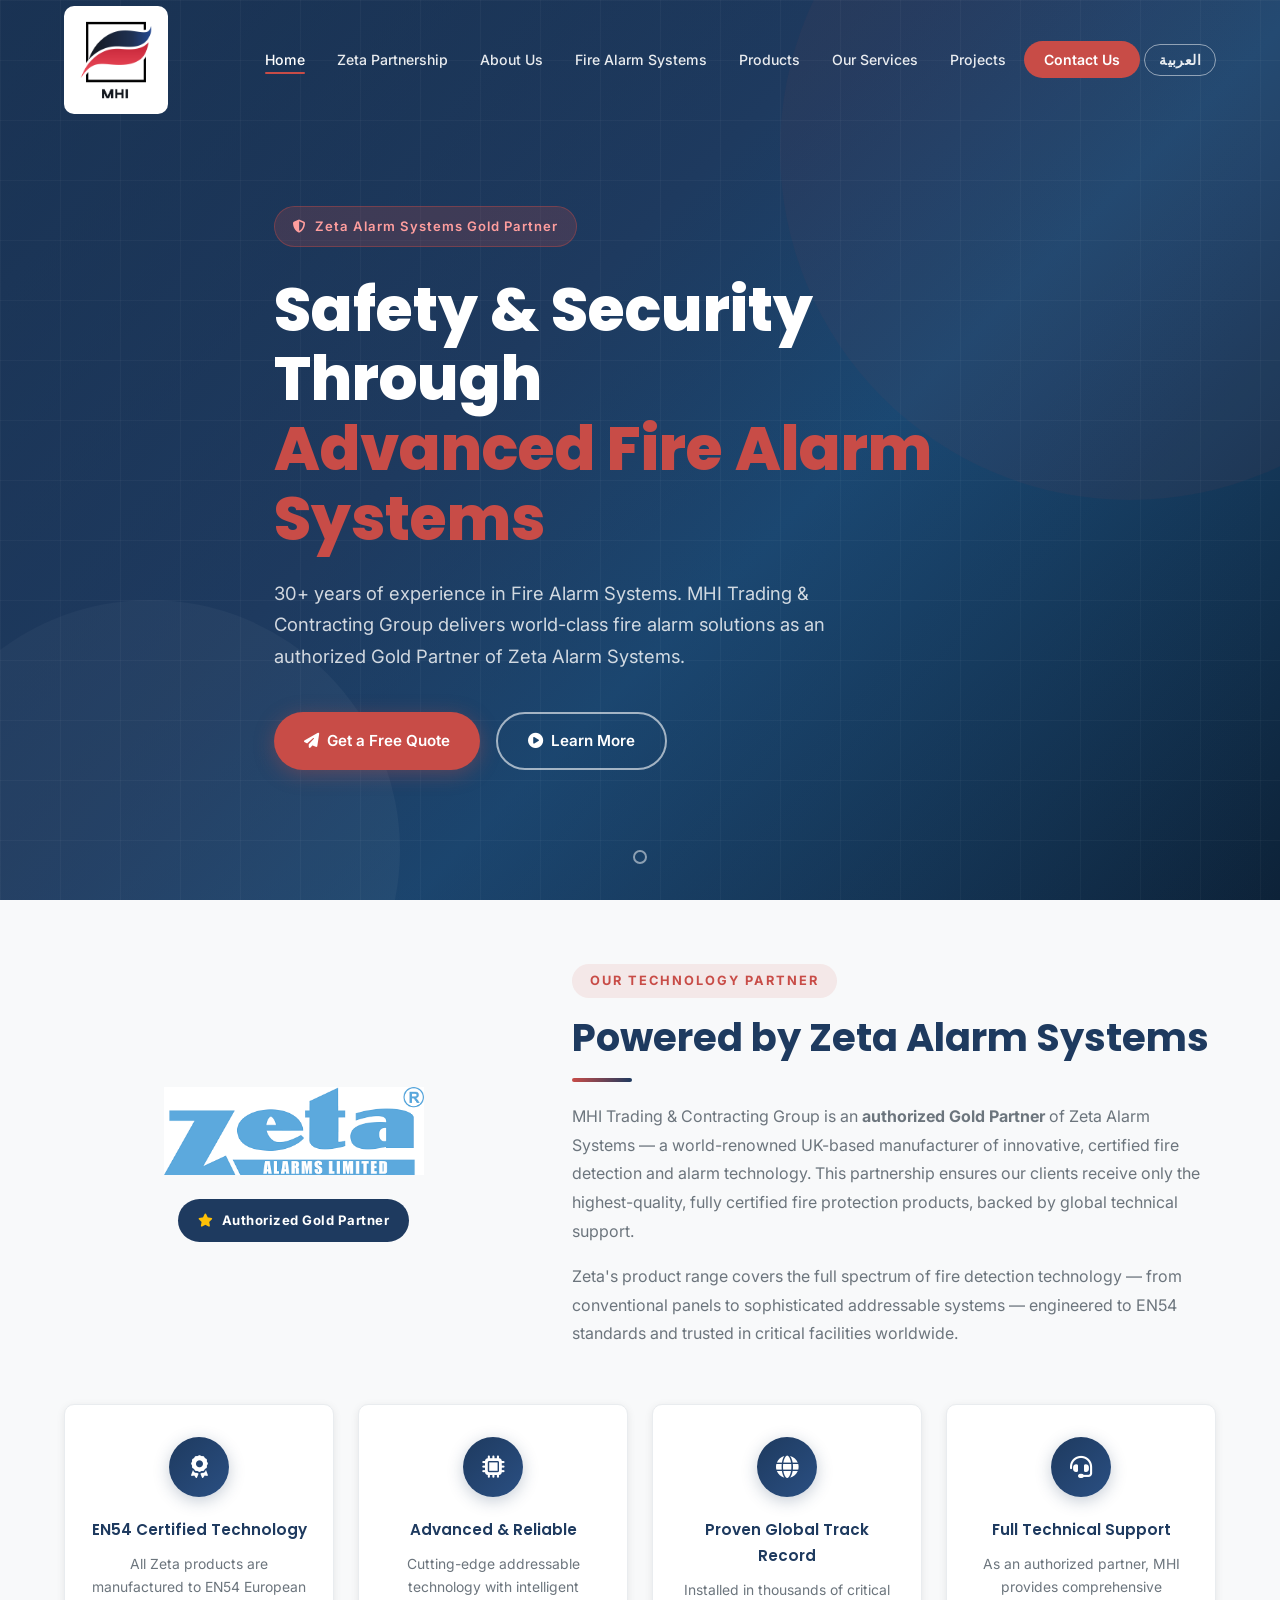
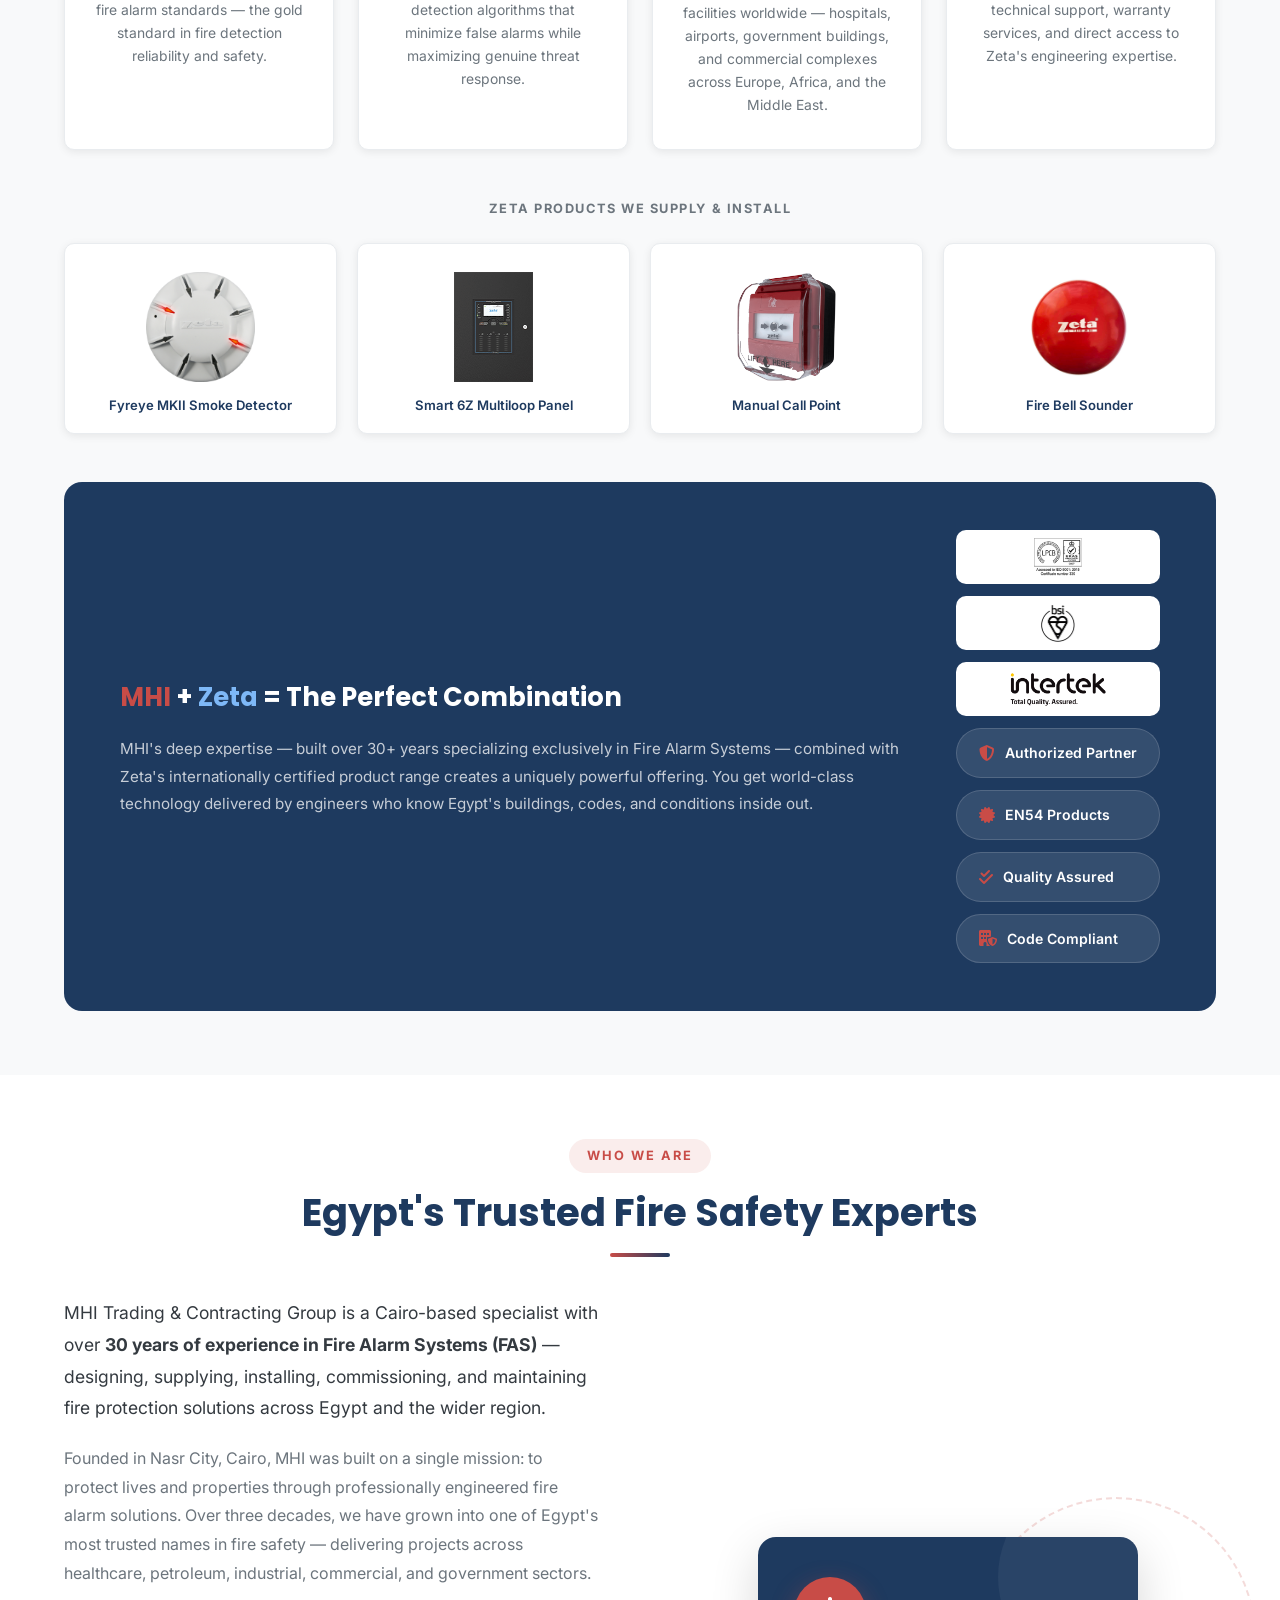
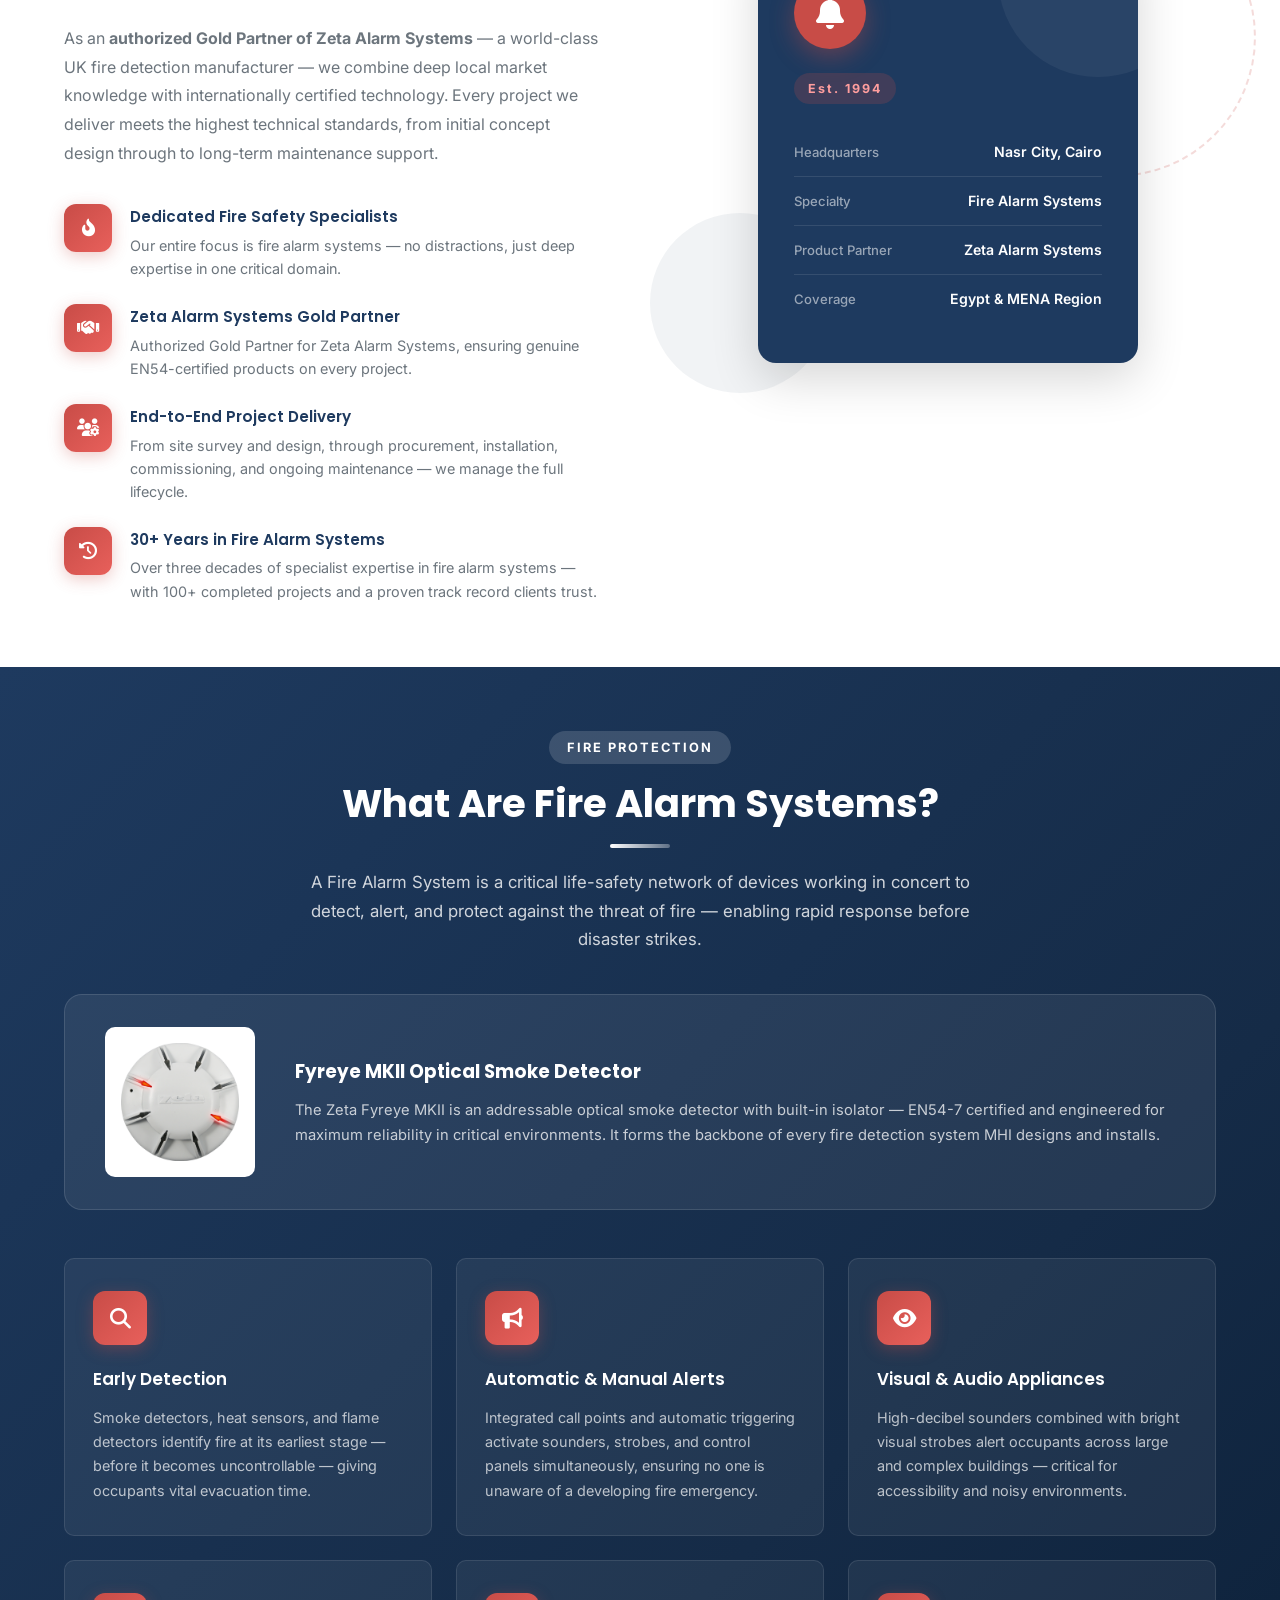
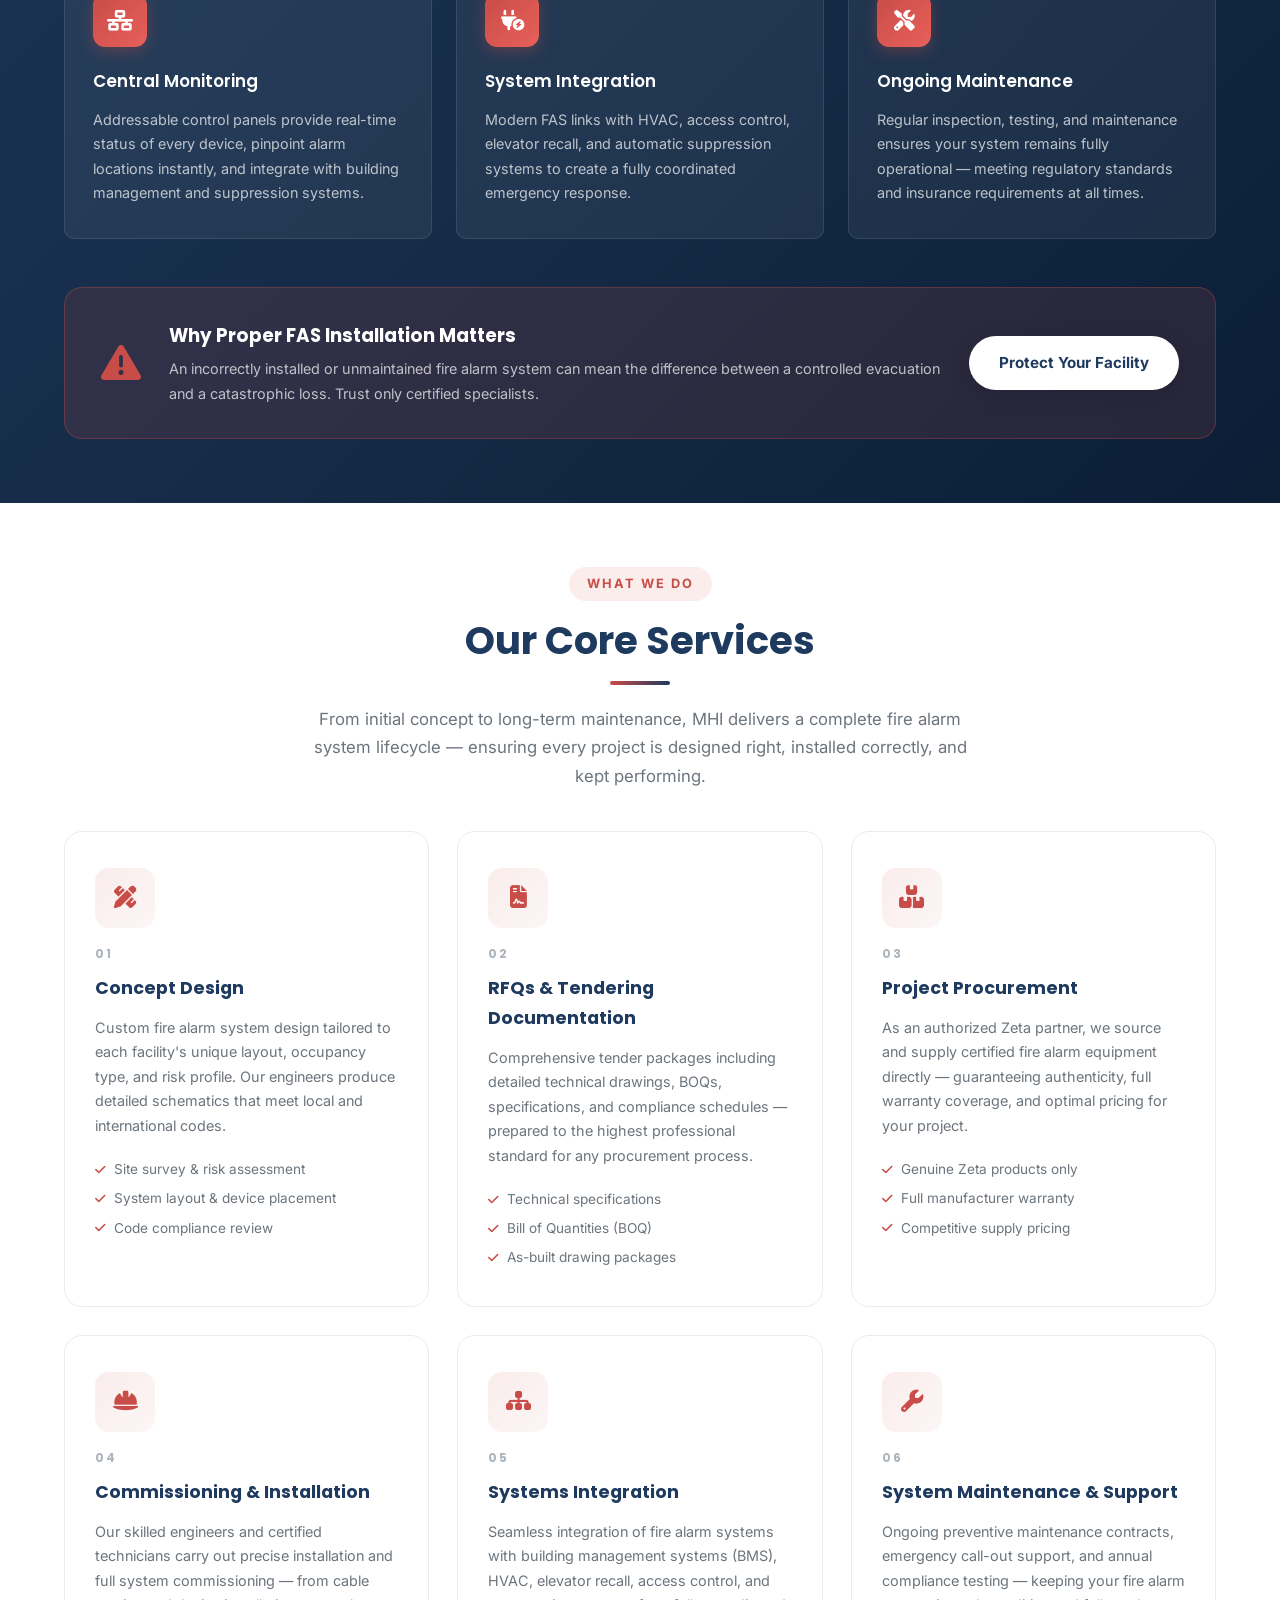
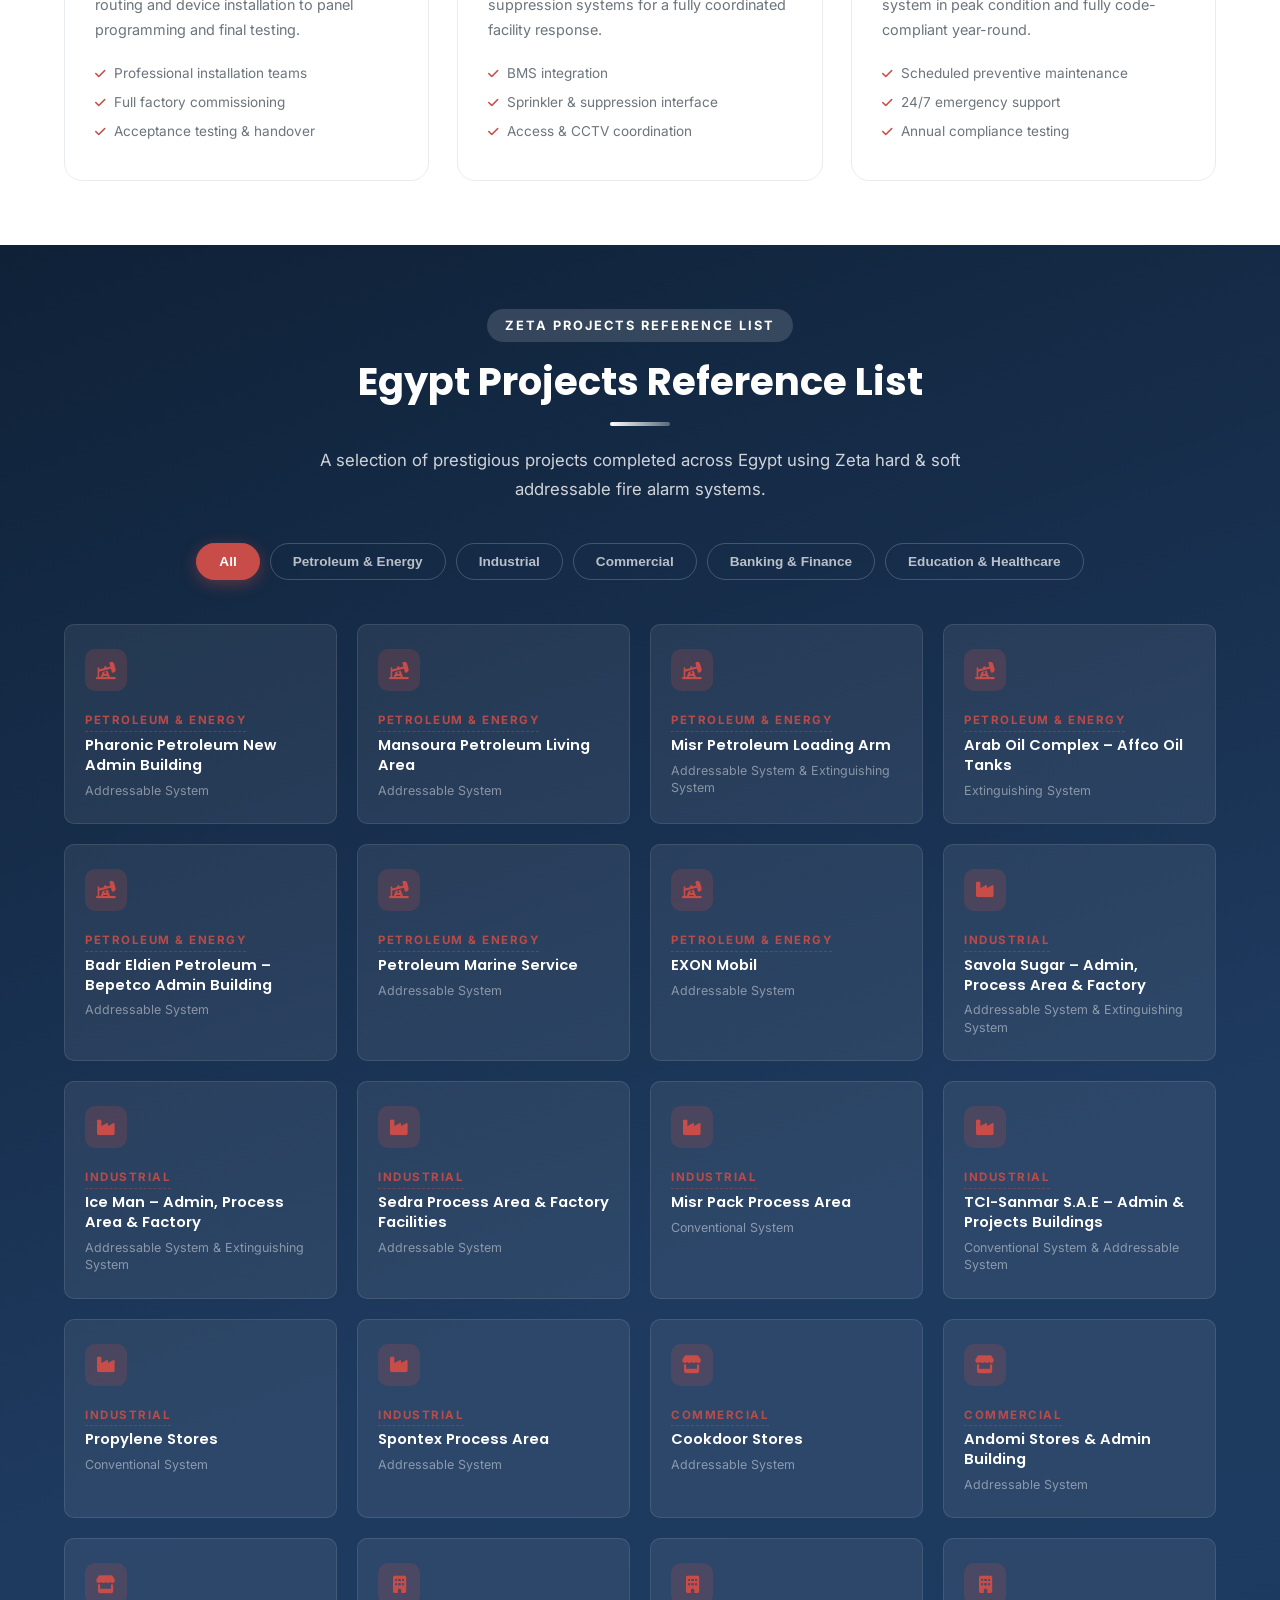
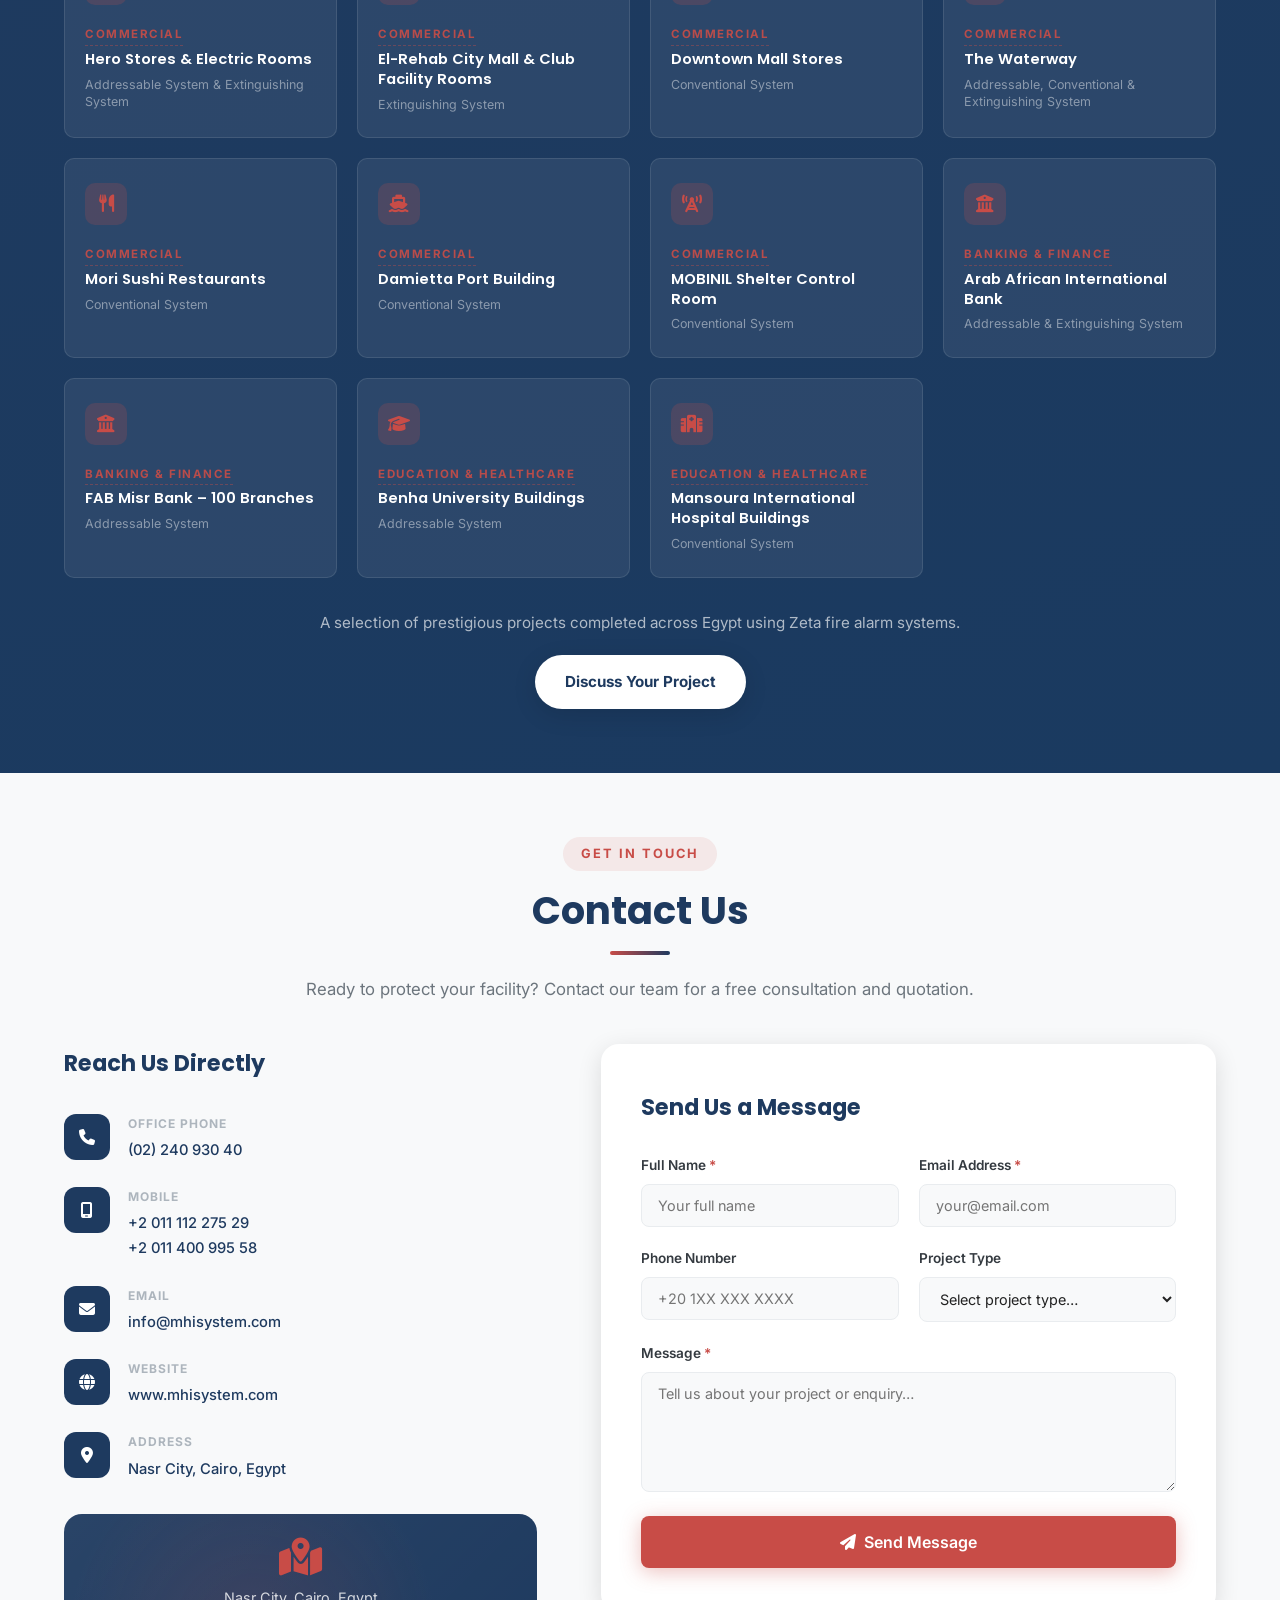
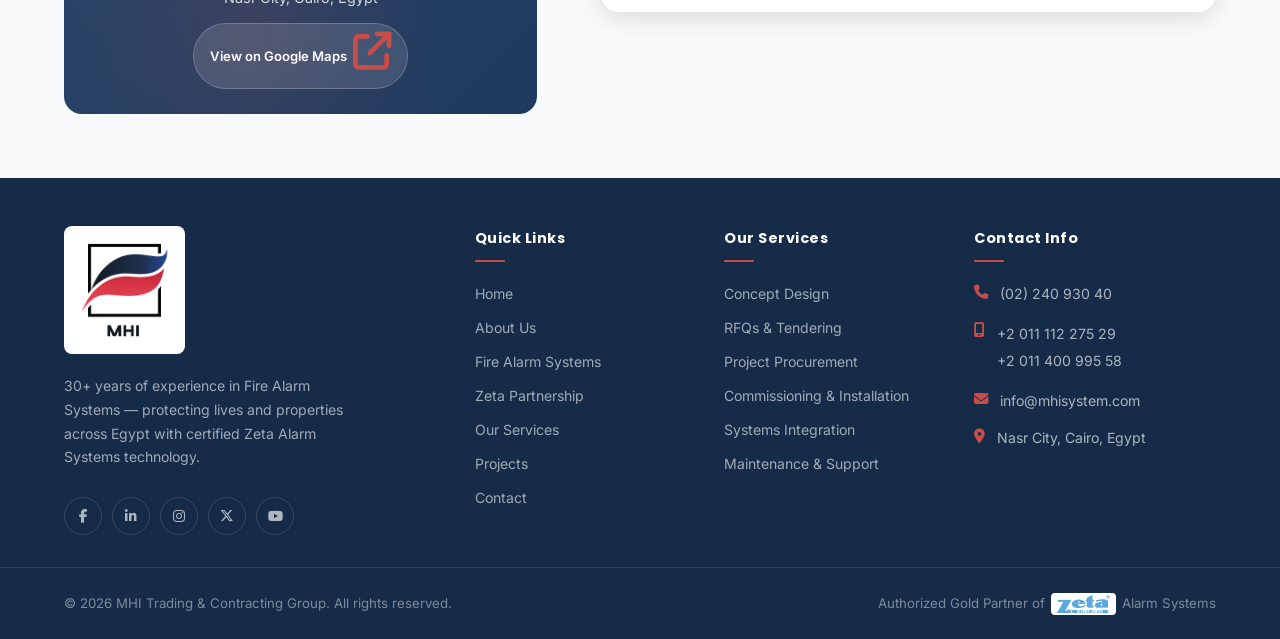
==== commit 0db71b50: "Add GA4 tracking to all pages and analytics dashboard - Inject G-HJ7PJTKDHN gtag snippet into <head>" ====
--- a/index.html
+++ b/index.html
@@ -17,6 +17,10 @@
 
   <!-- Stylesheet -->
   <link rel="stylesheet" href="css/styles.css" />
+
+  <!-- Google Analytics -->
+  <script async src="https://www.googletagmanager.com/gtag/js?id=G-HJ7PJTKDHN"></script>
+  <script>window.dataLayer=window.dataLayer||[];function gtag(){dataLayer.push(arguments);}gtag('js',new Date());gtag('config','G-HJ7PJTKDHN');</script>
 </head>
 <body>
 
--- a/css/styles.css
+++ b/css/styles.css
@@ -175,7 +175,8 @@
   padding: 0;
 }
 
-.header.scrolled {
+.header.scrolled,
+.page-static .header {
   background: var(--white);
   box-shadow: 0 2px 24px rgba(0,0,0,.1);
 }
@@ -233,9 +234,12 @@
 .nav-link:hover,
 .nav-link.active { color: var(--white); }
 
-.header.scrolled .nav-link { color: var(--gray-800); }
+.header.scrolled .nav-link,
+.page-static .header .nav-link { color: var(--gray-800); }
 .header.scrolled .nav-link:hover,
-.header.scrolled .nav-link.active { color: var(--blue); }
+.header.scrolled .nav-link.active,
+.page-static .header .nav-link:hover,
+.page-static .header .nav-link.active { color: var(--blue); }
 
 .nav-link.nav-cta {
   background: var(--red);
@@ -267,11 +271,13 @@
   background: rgba(255,255,255,.15);
   border-color: rgba(255,255,255,.9);
 }
-.header.scrolled .nav-link.lang-switch {
+.header.scrolled .nav-link.lang-switch,
+.page-static .header .nav-link.lang-switch {
   border-color: var(--blue);
   color: var(--blue) !important;
 }
-.header.scrolled .nav-link.lang-switch:hover {
+.header.scrolled .nav-link.lang-switch:hover,
+.page-static .header .nav-link.lang-switch:hover {
   background: var(--blue);
   color: var(--white) !important;
 }
@@ -294,7 +300,8 @@
   transition: var(--transition);
 }
 
-.header.scrolled .hamburger span { background: var(--blue); }
+.header.scrolled .hamburger span,
+.page-static .header .hamburger span { background: var(--blue); }
 
 .hamburger.open span:nth-child(1) { transform: translateY(7.5px) rotate(45deg); }
 .hamburger.open span:nth-child(2) { opacity: 0; transform: scaleX(0); }
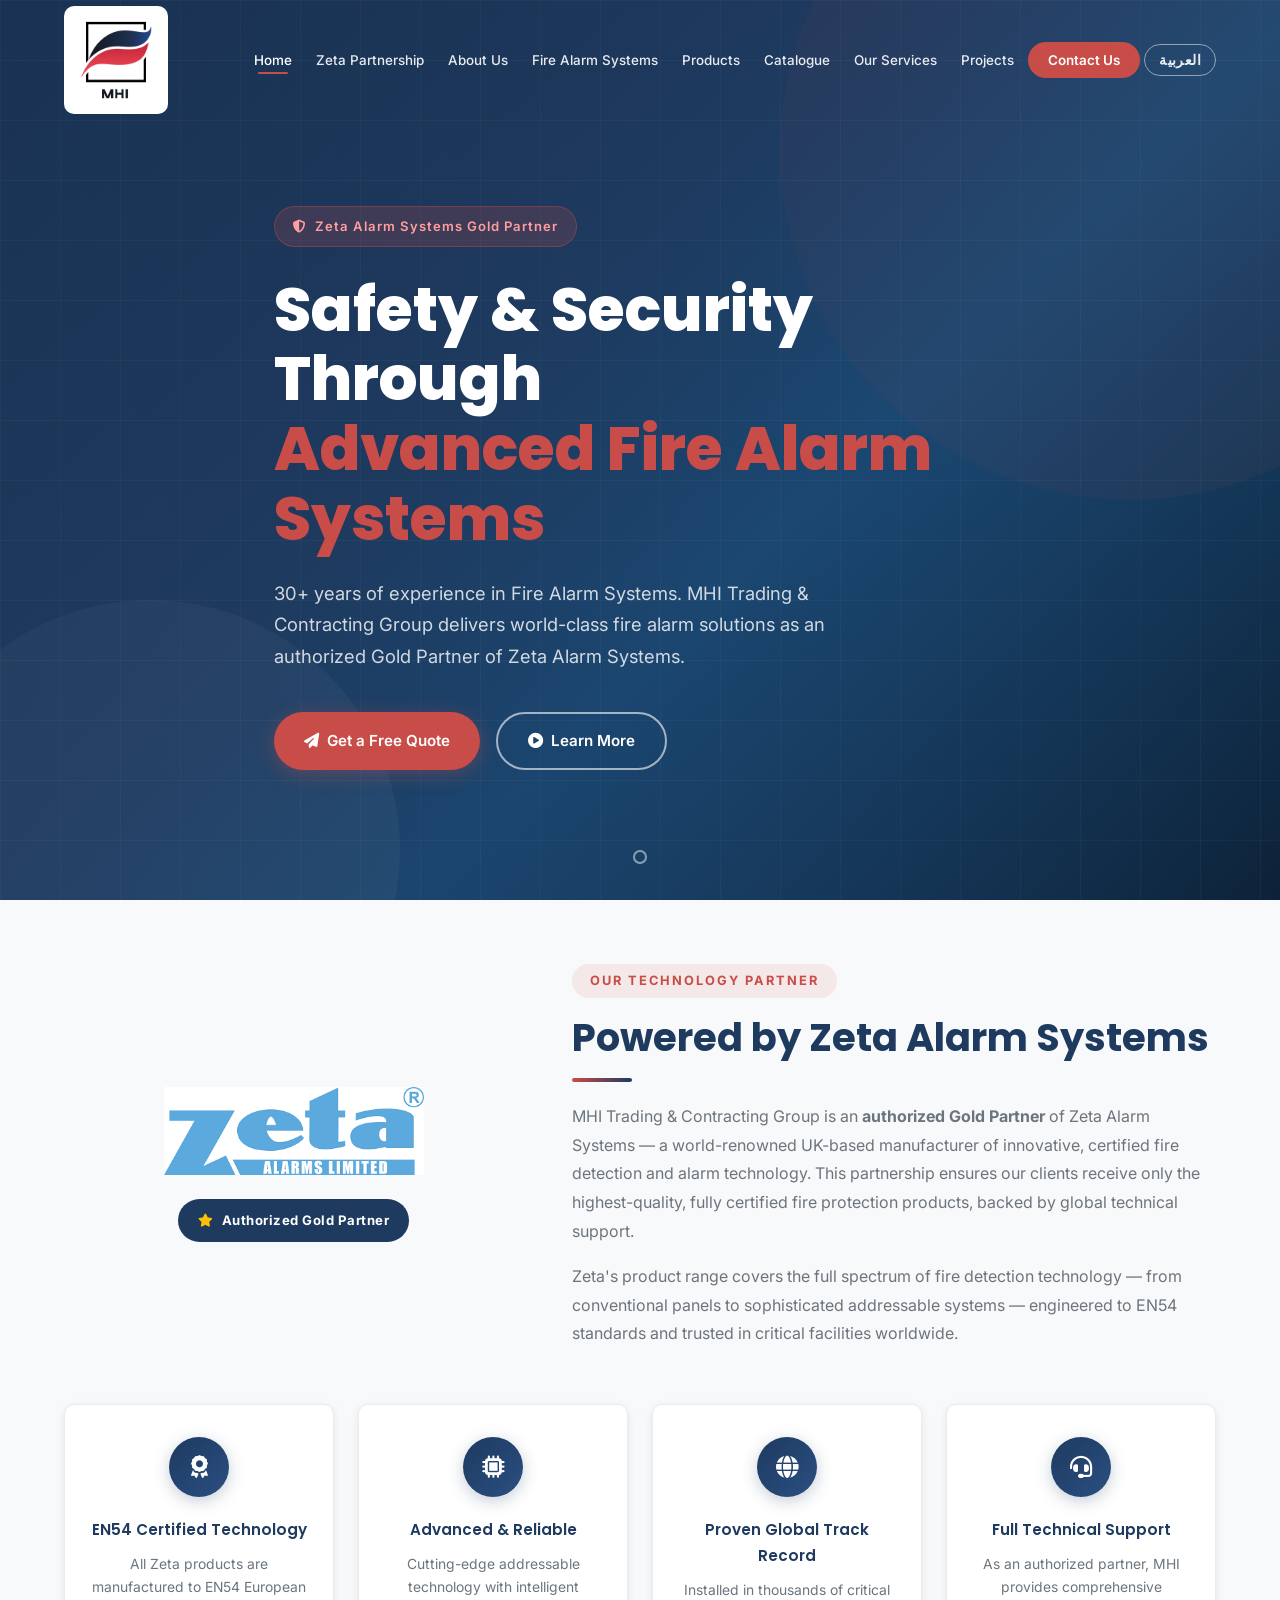
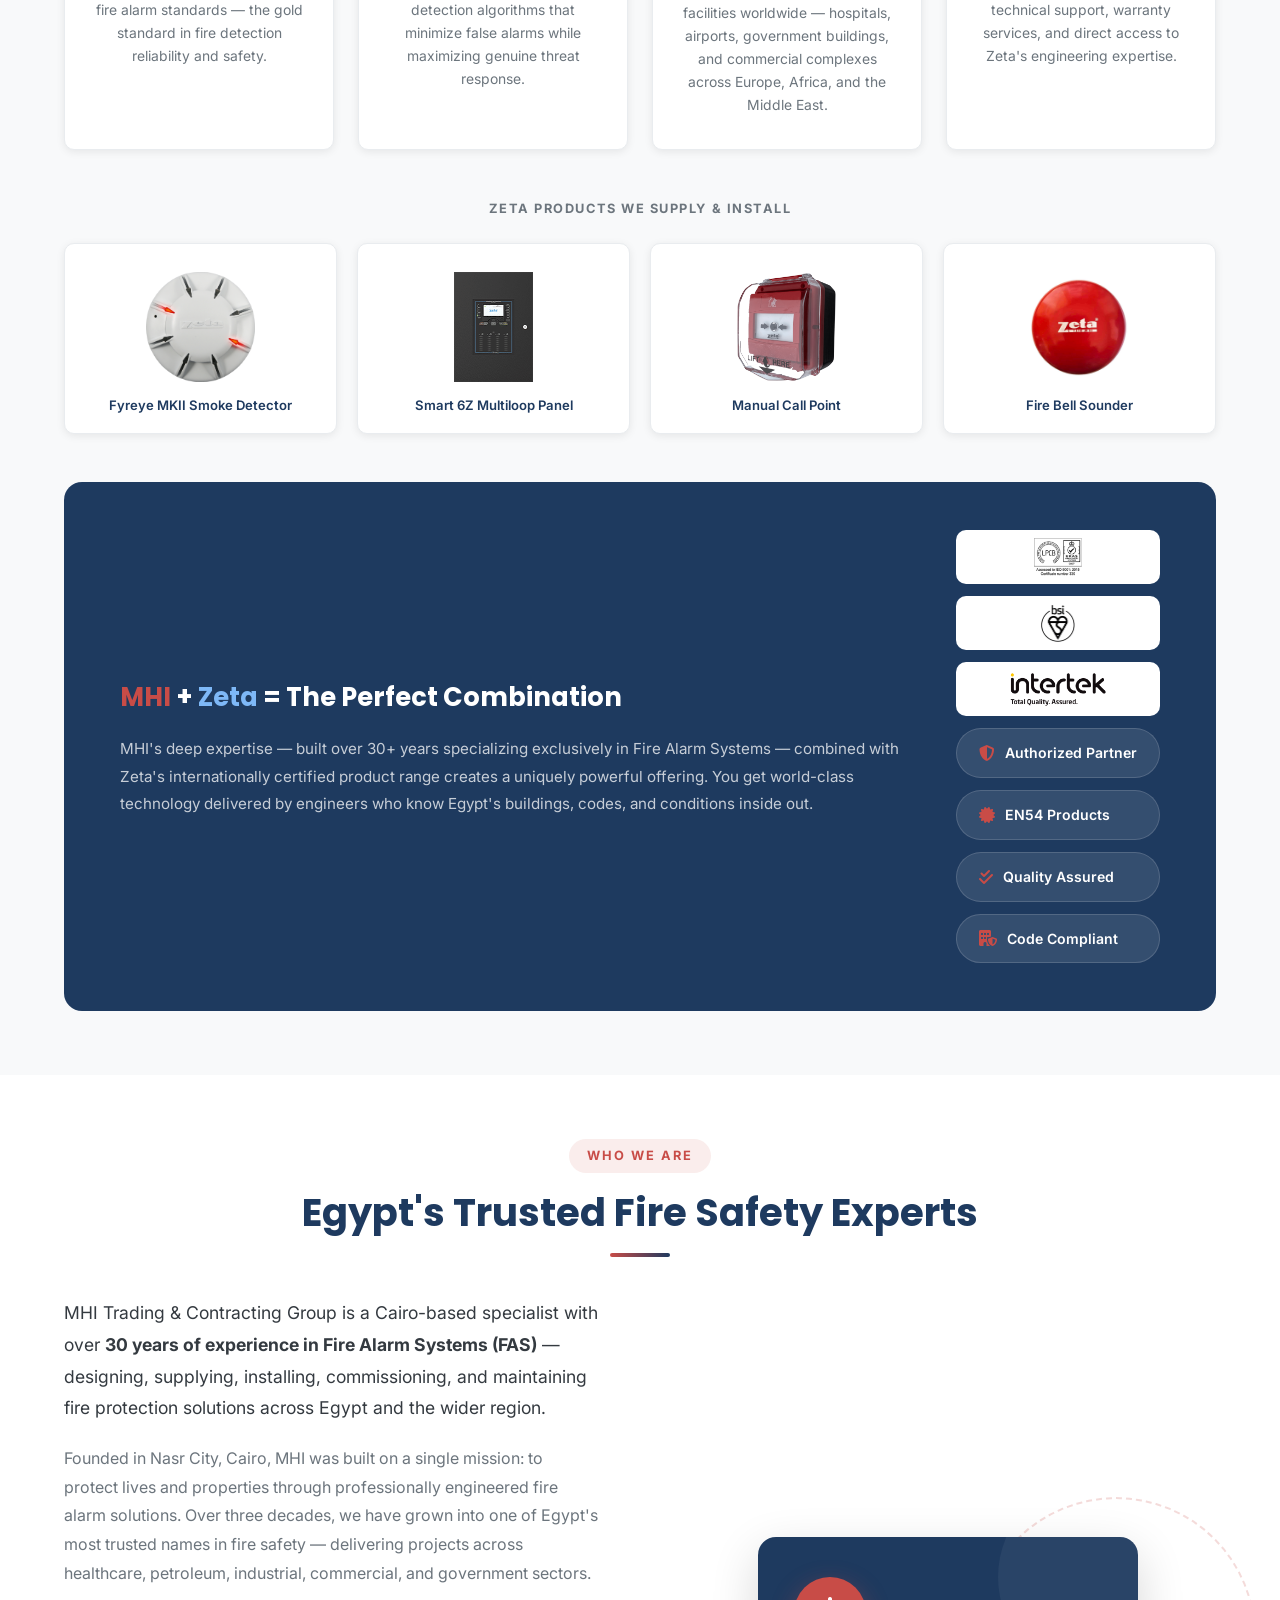
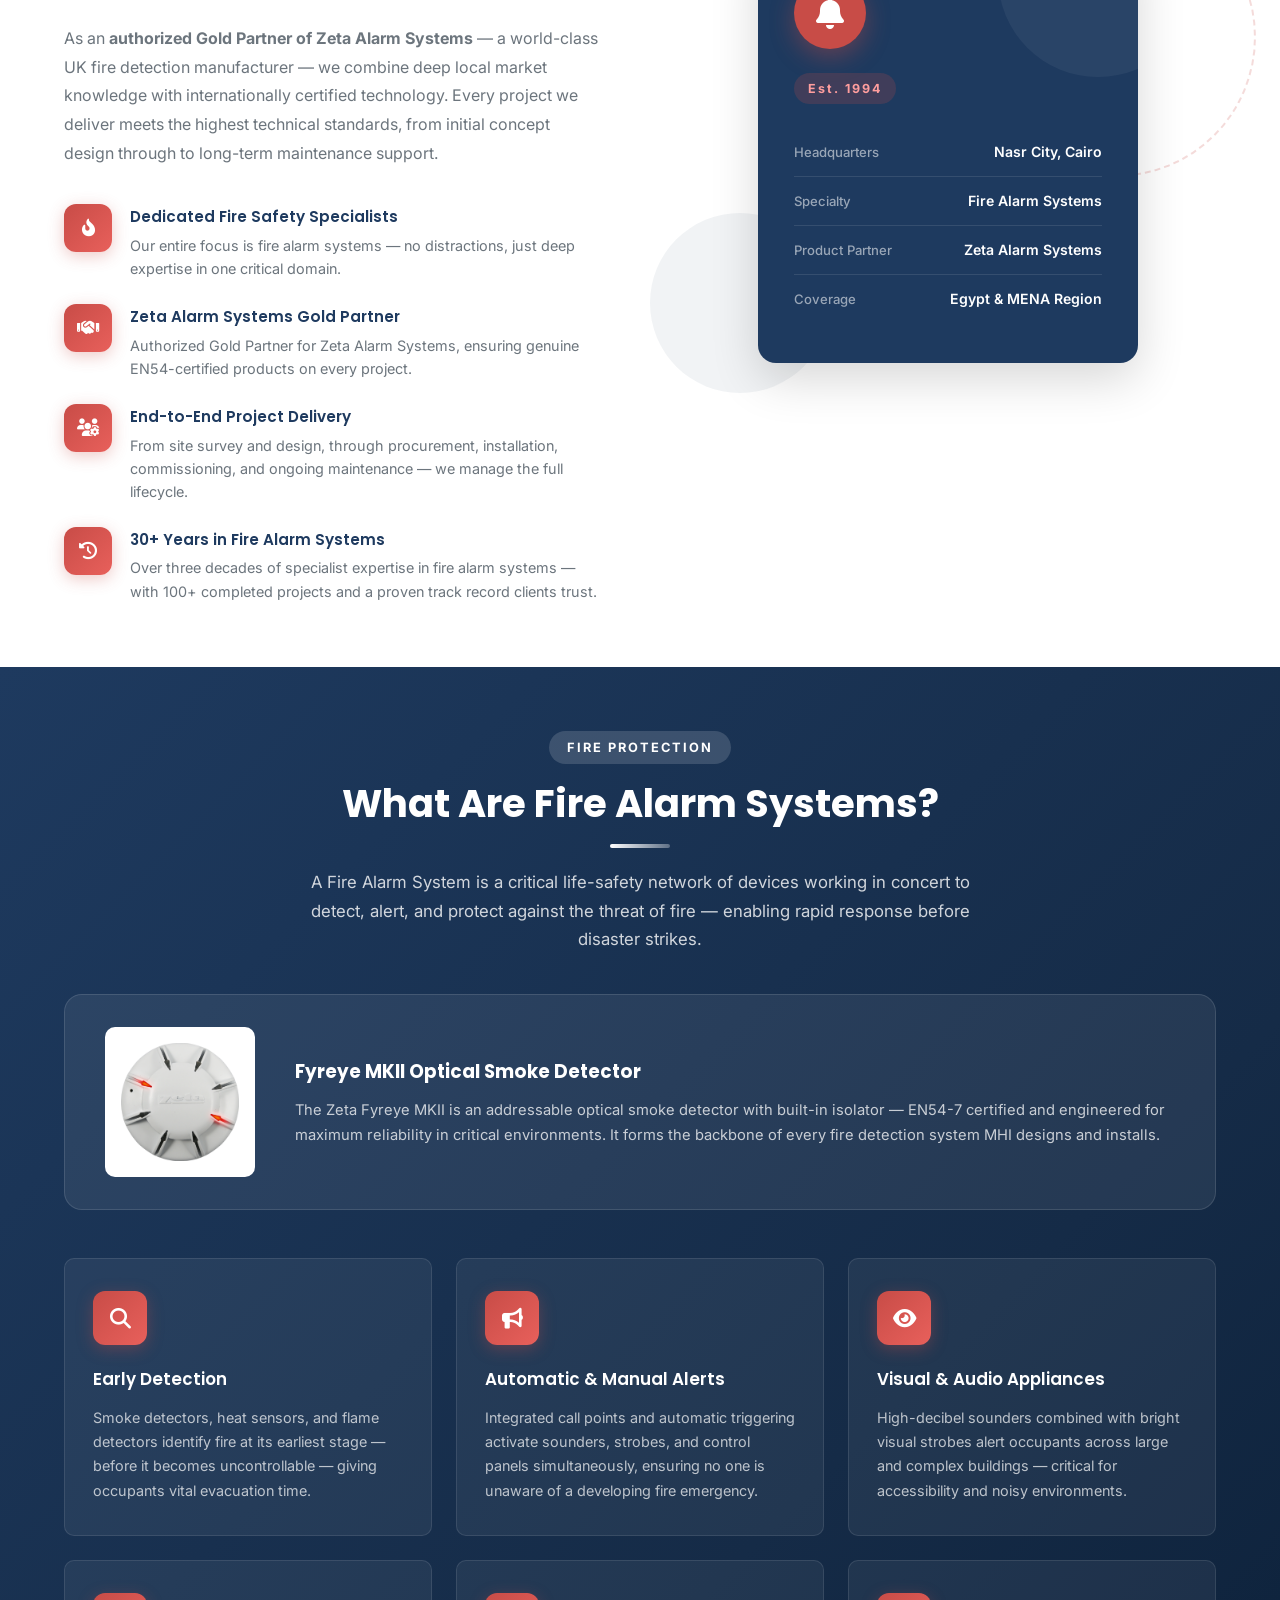
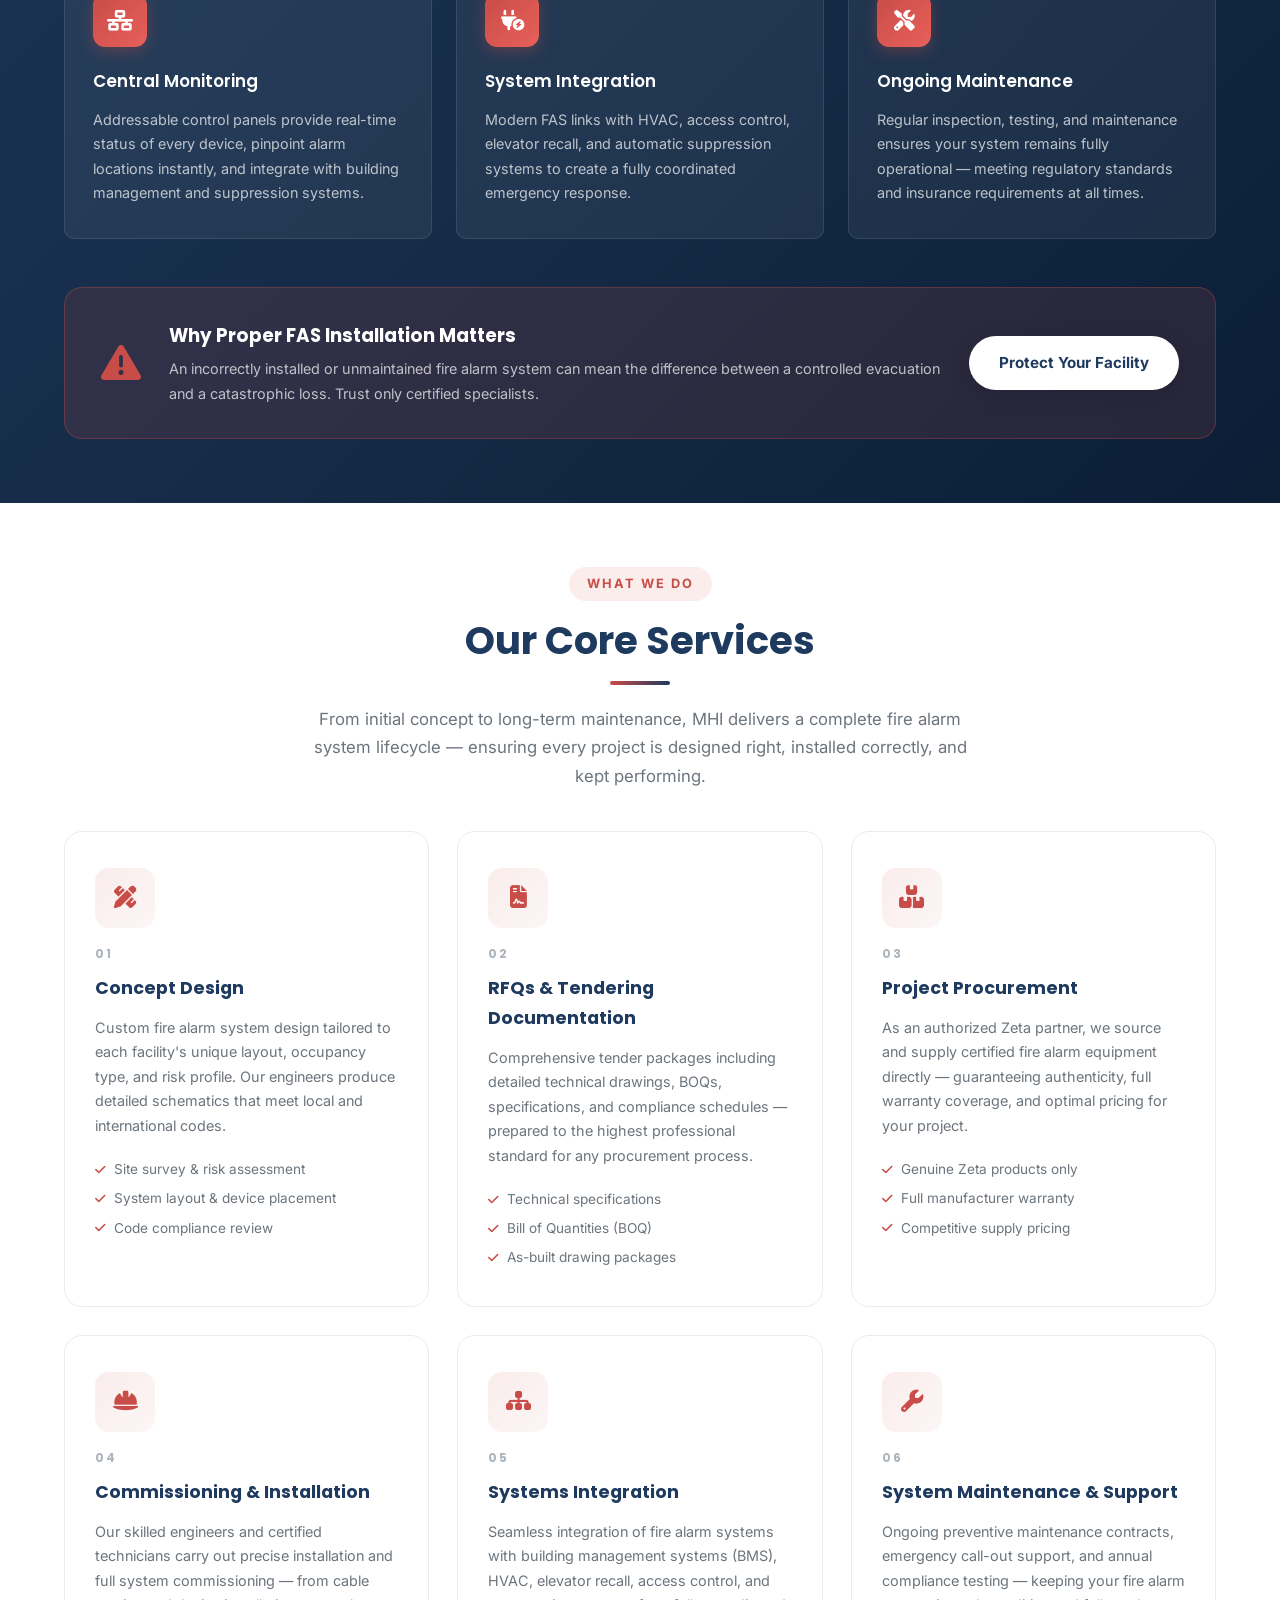
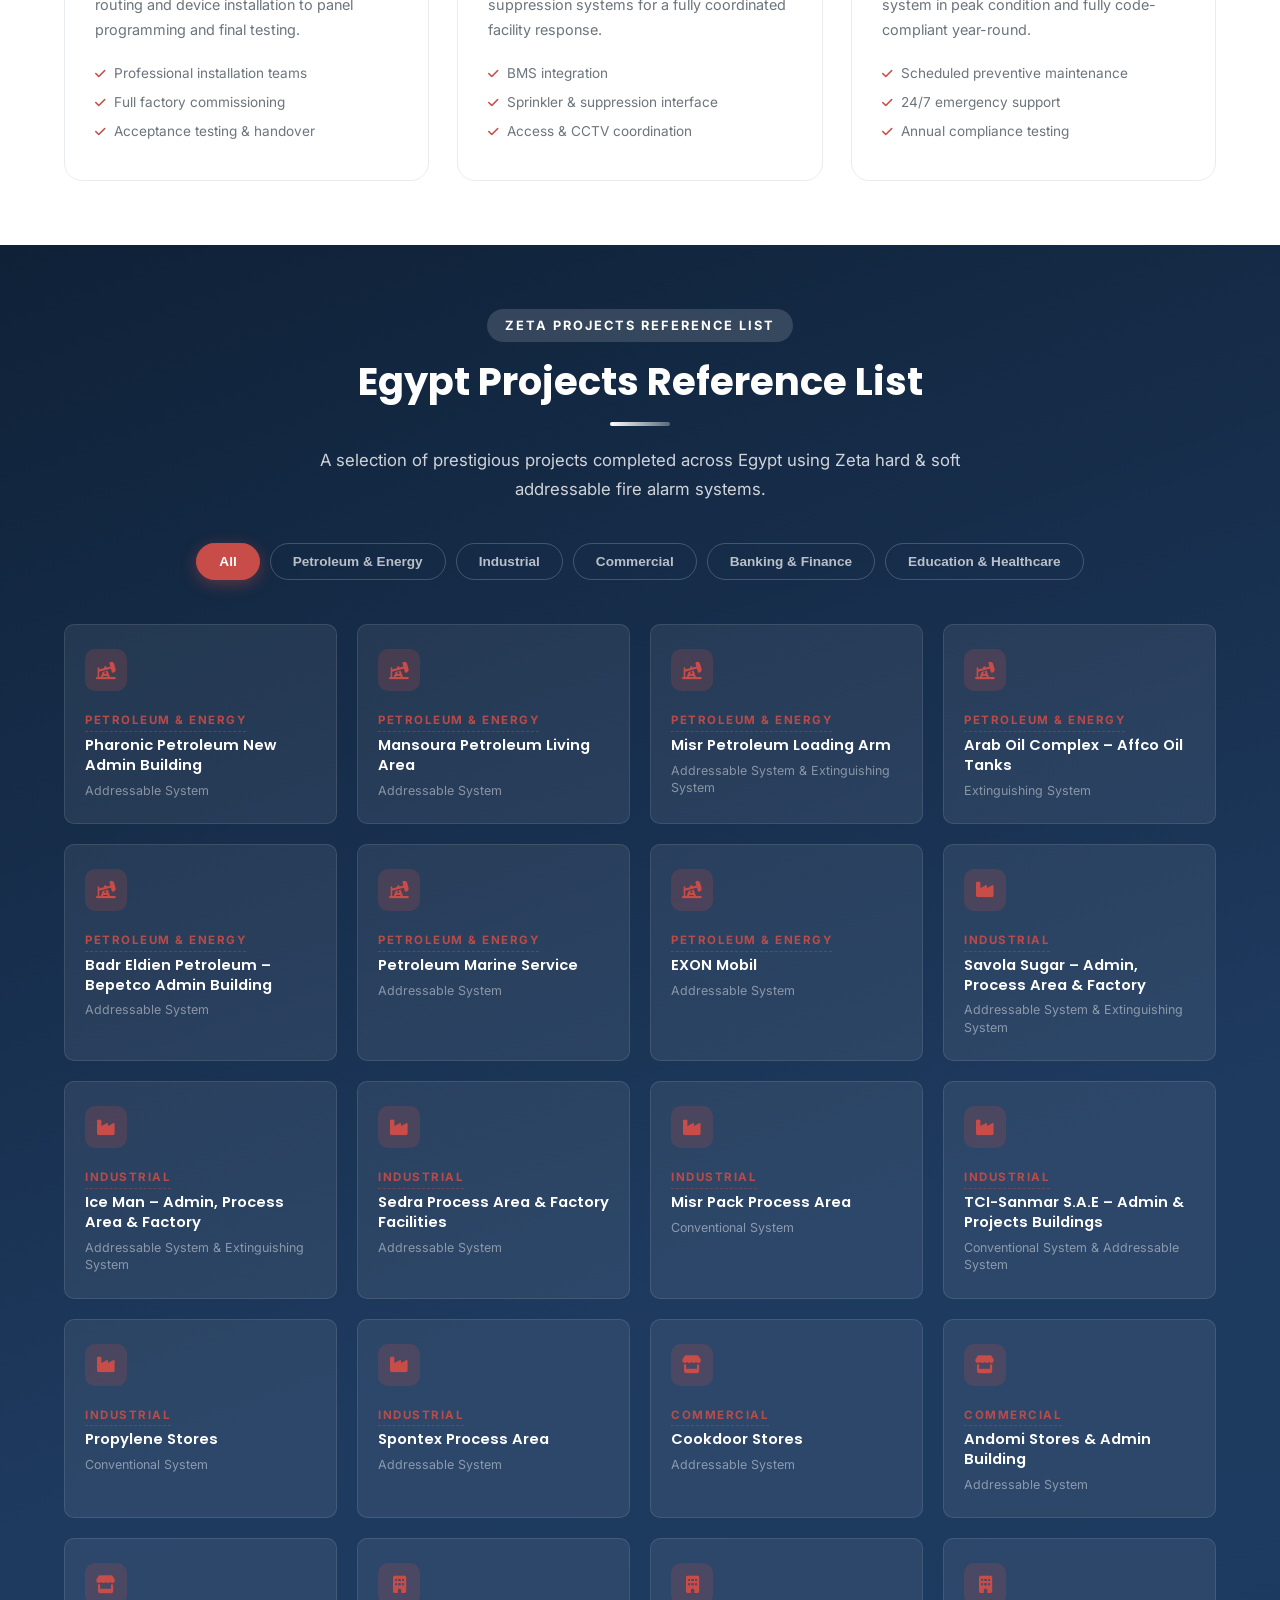
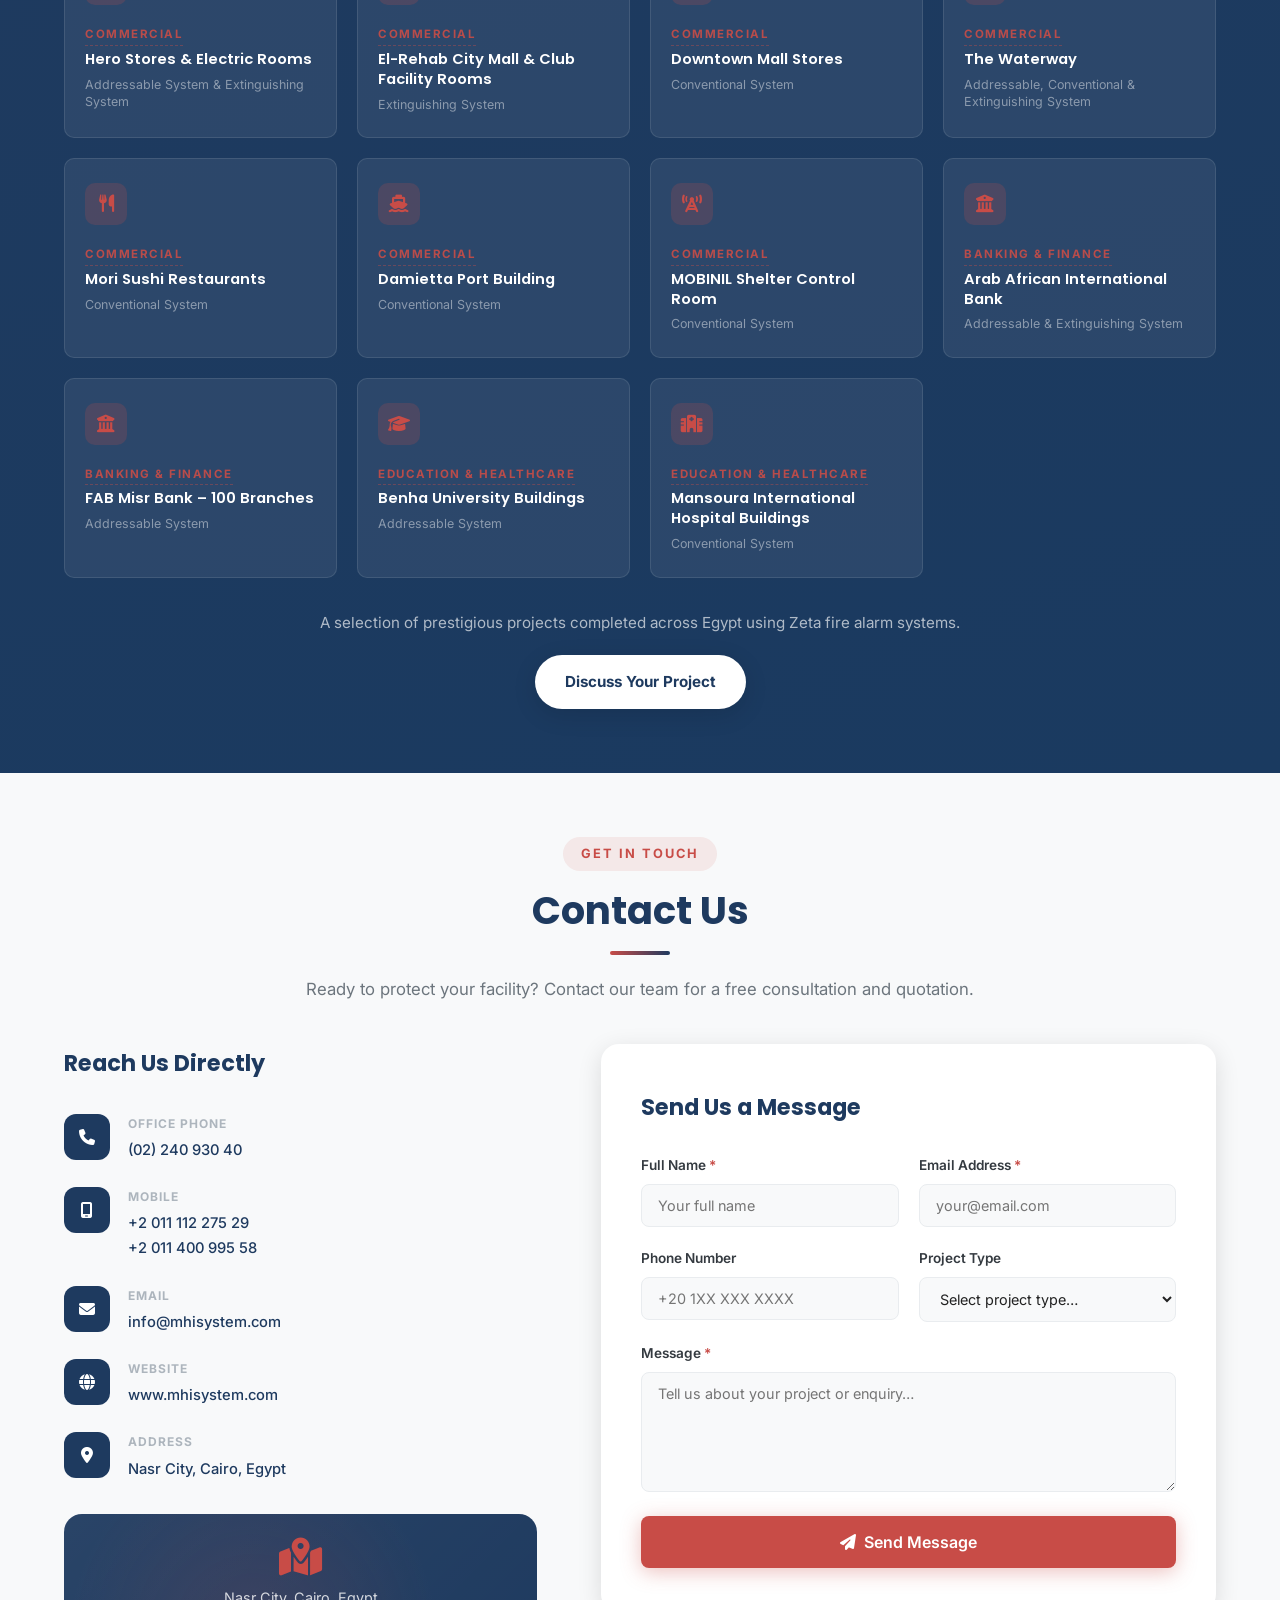
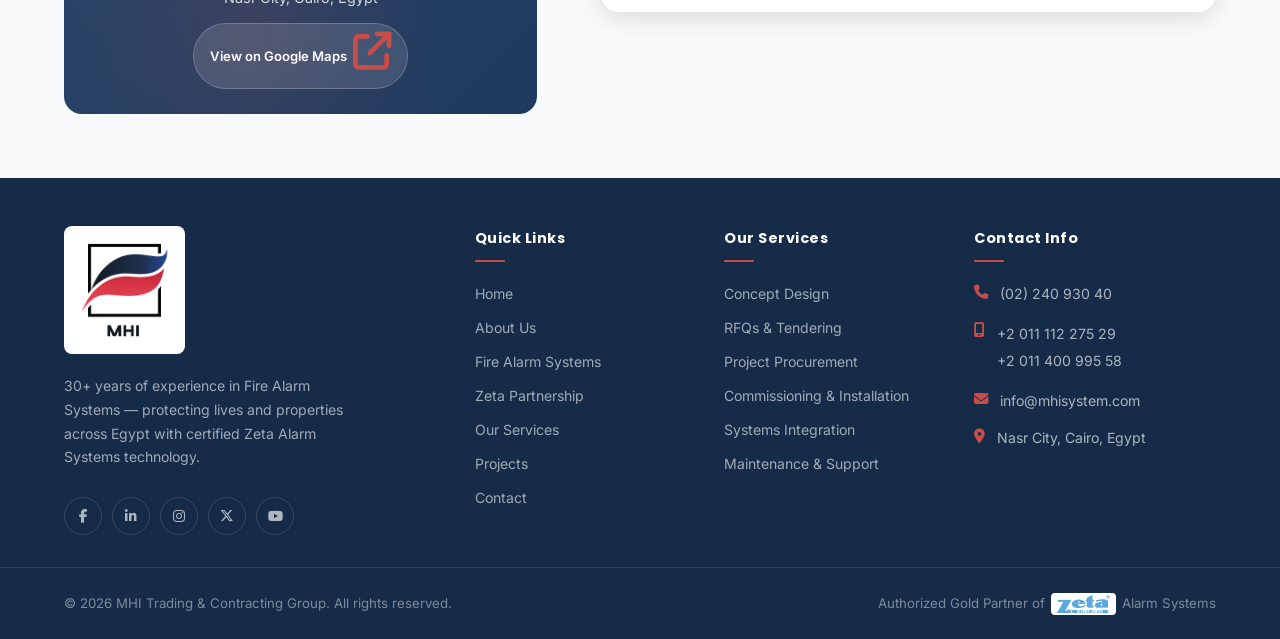
==== commit 2199ec04: "Add email-gated Zeta catalogue download Header link and first products tab open an email popup (Web3" ====
--- a/index.html
+++ b/index.html
@@ -42,6 +42,7 @@
         <li><a href="#about" class="nav-link">About Us</a></li>
         <li><a href="#fire-alarm" class="nav-link">Fire Alarm Systems</a></li>
         <li><a href="products.html" class="nav-link">Products</a></li>
+        <li><a href="#catalogue" class="nav-link" data-catalog-open>Catalogue</a></li>
         <li><a href="#services" class="nav-link">Our Services</a></li>
         <li><a href="#projects" class="nav-link">Projects</a></li>
         <li><a href="#contact" class="nav-link nav-cta">Contact Us</a></li>
@@ -970,6 +971,40 @@
     </div>
   </footer>
 
+  <!-- Catalogue download (email-gated) -->
+  <div class="catalog-modal" id="catalogModal" role="dialog" aria-modal="true" aria-labelledby="catalogTitle" aria-hidden="true">
+    <div class="catalog-box">
+      <button type="button" class="catalog-close" aria-label="Close">&times;</button>
+
+      <div class="catalog-step" id="catalogStepForm">
+        <h3 id="catalogTitle">Download the Zeta Product Catalogue</h3>
+        <p>Enter your email address and choose your language to get the full catalogue.</p>
+        <form id="catalogForm" novalidate data-error-msg="Sorry, something went wrong. Please try again or email us at info@mhisystem.com">
+          <input type="hidden" name="access_key" value="a216b57f-4d25-4ff0-a7a1-caee9b956564" />
+          <input type="hidden" name="subject" value="Catalogue Download — MHI Website" />
+          <input type="hidden" name="from_name" value="MHI Website" />
+          <input type="hidden" name="redirect" value="false" />
+          <input type="checkbox" name="botcheck" class="hp" tabindex="-1" autocomplete="off" />
+          <div class="form-group">
+            <label for="catalogEmail">Email Address <span class="req">*</span></label>
+            <input type="email" id="catalogEmail" name="email" placeholder="your@email.com" autocomplete="email" required />
+          </div>
+          <div class="catalog-error" id="catalogError">Please enter a valid email address.</div>
+          <button type="submit" class="btn btn-primary btn-submit"><i class="fas fa-unlock"></i> Get the Catalogue</button>
+        </form>
+      </div>
+
+      <div class="catalog-step" id="catalogStepDownload" hidden>
+        <h3>Thank you!</h3>
+        <p>Choose your language to download the catalogue.</p>
+        <div class="catalog-downloads">
+          <a class="btn btn-primary" href="catalog/Zeta-Product-Catalogue-English.pdf" download><i class="fas fa-download"></i> English Catalogue</a>
+          <a class="btn btn-primary" href="catalog/Zeta-Product-Catalogue-Arabic.pdf" download><i class="fas fa-download"></i> الكتالوج بالعربية</a>
+        </div>
+      </div>
+    </div>
+  </div>
+
   <!-- Back to Top -->
   <button class="back-to-top" id="backToTop" aria-label="Back to top">
     <i class="fas fa-chevron-up"></i>
--- a/css/styles.css
+++ b/css/styles.css
@@ -1905,3 +1905,57 @@
   .projects-grid { grid-template-columns: 1fr; }
   .hero-badge    { font-size: .75rem; }
 }
+
+/* ============================================================
+   CATALOGUE DOWNLOAD (email-gated)
+============================================================ */
+.catalog-tab-btn {
+  padding: 10px 24px;
+  border-radius: 50px;
+  border: 2px solid var(--red);
+  background: var(--red);
+  color: var(--white);
+  font-family: var(--font-body);
+  font-size: .88rem;
+  font-weight: 700;
+  cursor: pointer;
+  display: inline-flex;
+  align-items: center;
+  gap: 8px;
+  transition: all var(--transition);
+}
+.catalog-tab-btn:hover { background: var(--red-dark); border-color: var(--red-dark); transform: translateY(-1px); }
+
+.catalog-modal {
+  position: fixed; inset: 0; z-index: 2000;
+  display: none; align-items: center; justify-content: center;
+  padding: 20px; background: rgba(15,23,42,.6);
+}
+.catalog-modal.open { display: flex; }
+.catalog-box {
+  position: relative; width: 100%; max-width: 440px;
+  background: var(--white); border-radius: 16px;
+  padding: 32px 28px 28px; box-shadow: 0 20px 60px rgba(0,0,0,.35);
+  animation: fadeInUp .3s ease both;
+}
+.catalog-close {
+  position: absolute; top: 12px; inset-inline-end: 14px;
+  background: none; border: 0; font-size: 1.6rem; line-height: 1;
+  color: var(--gray-600); cursor: pointer;
+}
+.catalog-close:hover { color: var(--red); }
+.catalog-box h3 { font-size: 1.25rem; color: var(--blue); margin-bottom: 6px; }
+.catalog-box > p, .catalog-step > p { color: var(--gray-600); font-size: .9rem; margin-bottom: 18px; }
+.catalog-box .hp { position: absolute; left: -9999px; opacity: 0; height: 0; width: 0; }
+.catalog-error { color: #e53e3e; font-size: .82rem; margin: -8px 0 12px; display: none; }
+.catalog-downloads { display: grid; gap: 12px; margin-top: 4px; }
+.catalog-downloads .btn { justify-content: center; width: 100%; }
+.catalog-step[hidden] { display: none; }
+
+/* Desktop nav: keep every label on one line now that the menu has more items */
+@media (min-width: 769px) {
+  .nav-link { padding: 8px 10px; font-size: .84rem; }
+}
+@media (min-width: 1001px) {
+  .nav-link { white-space: nowrap; }
+}
